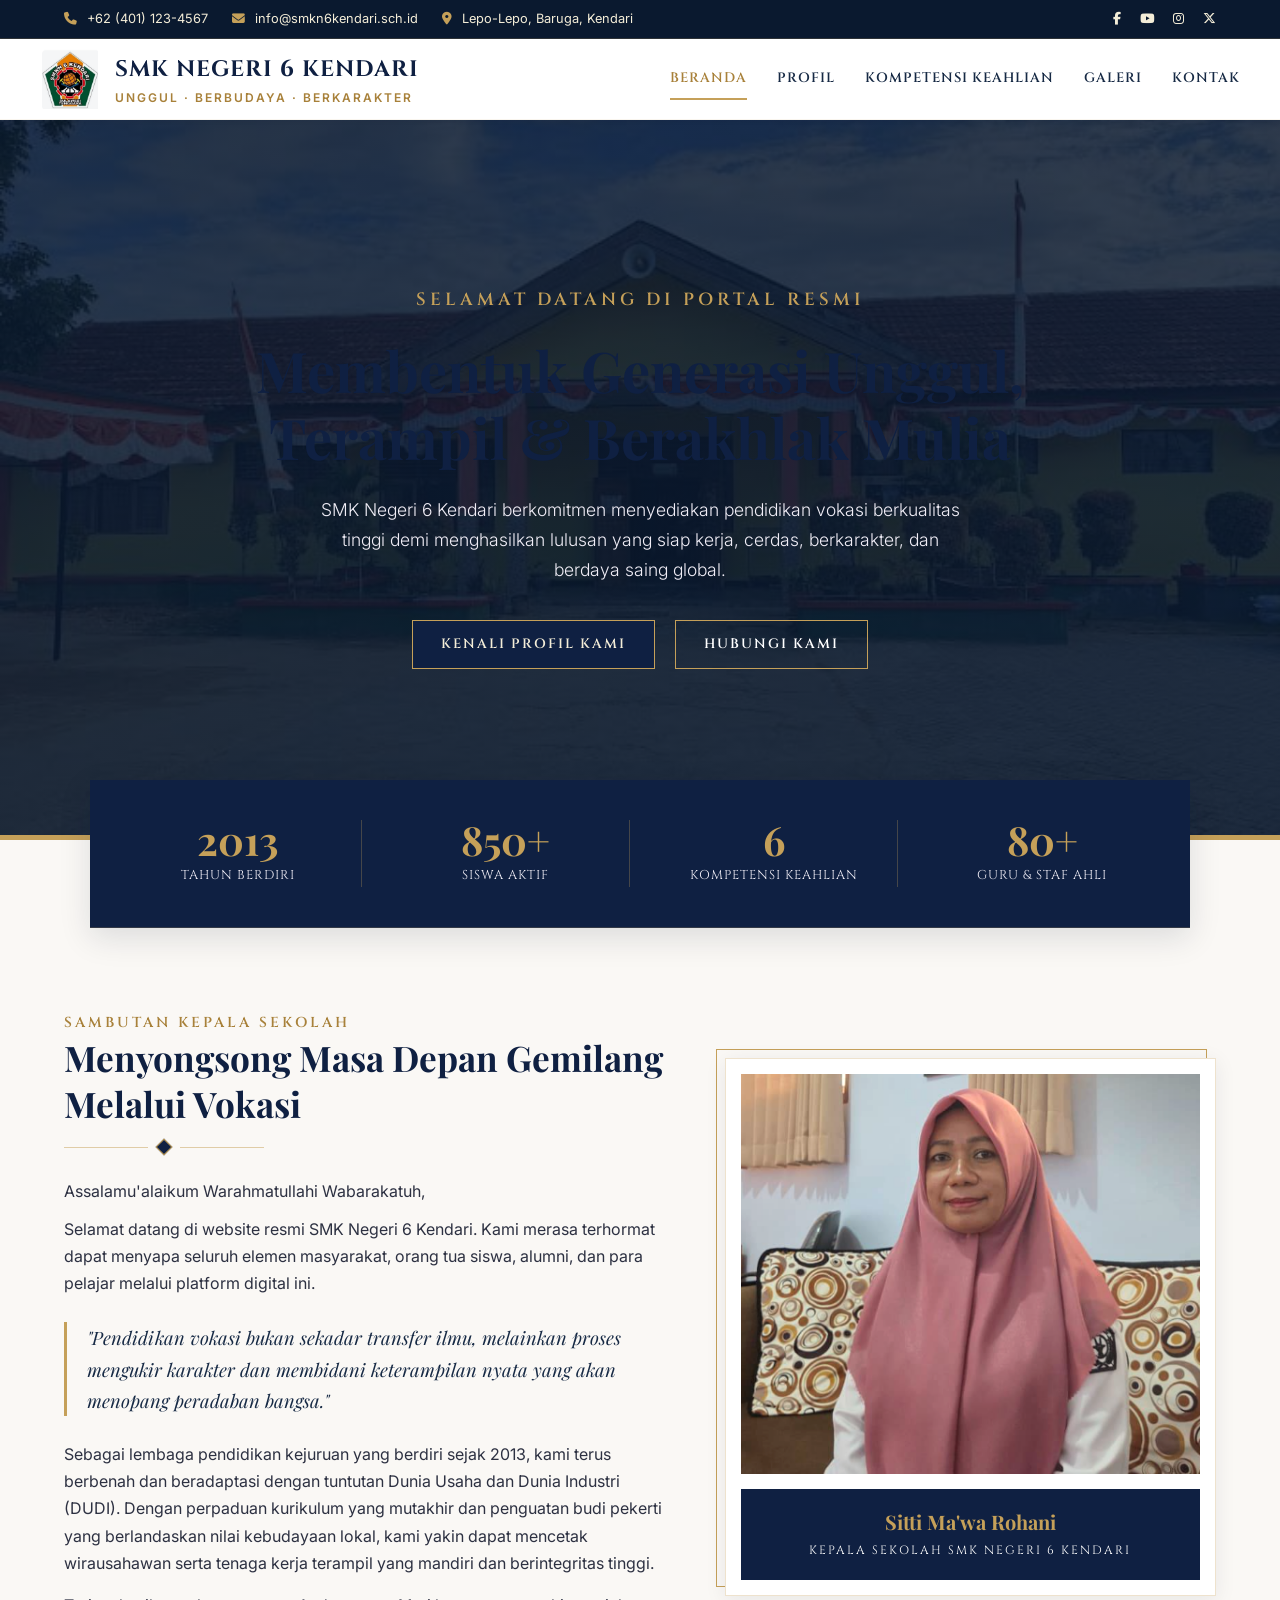
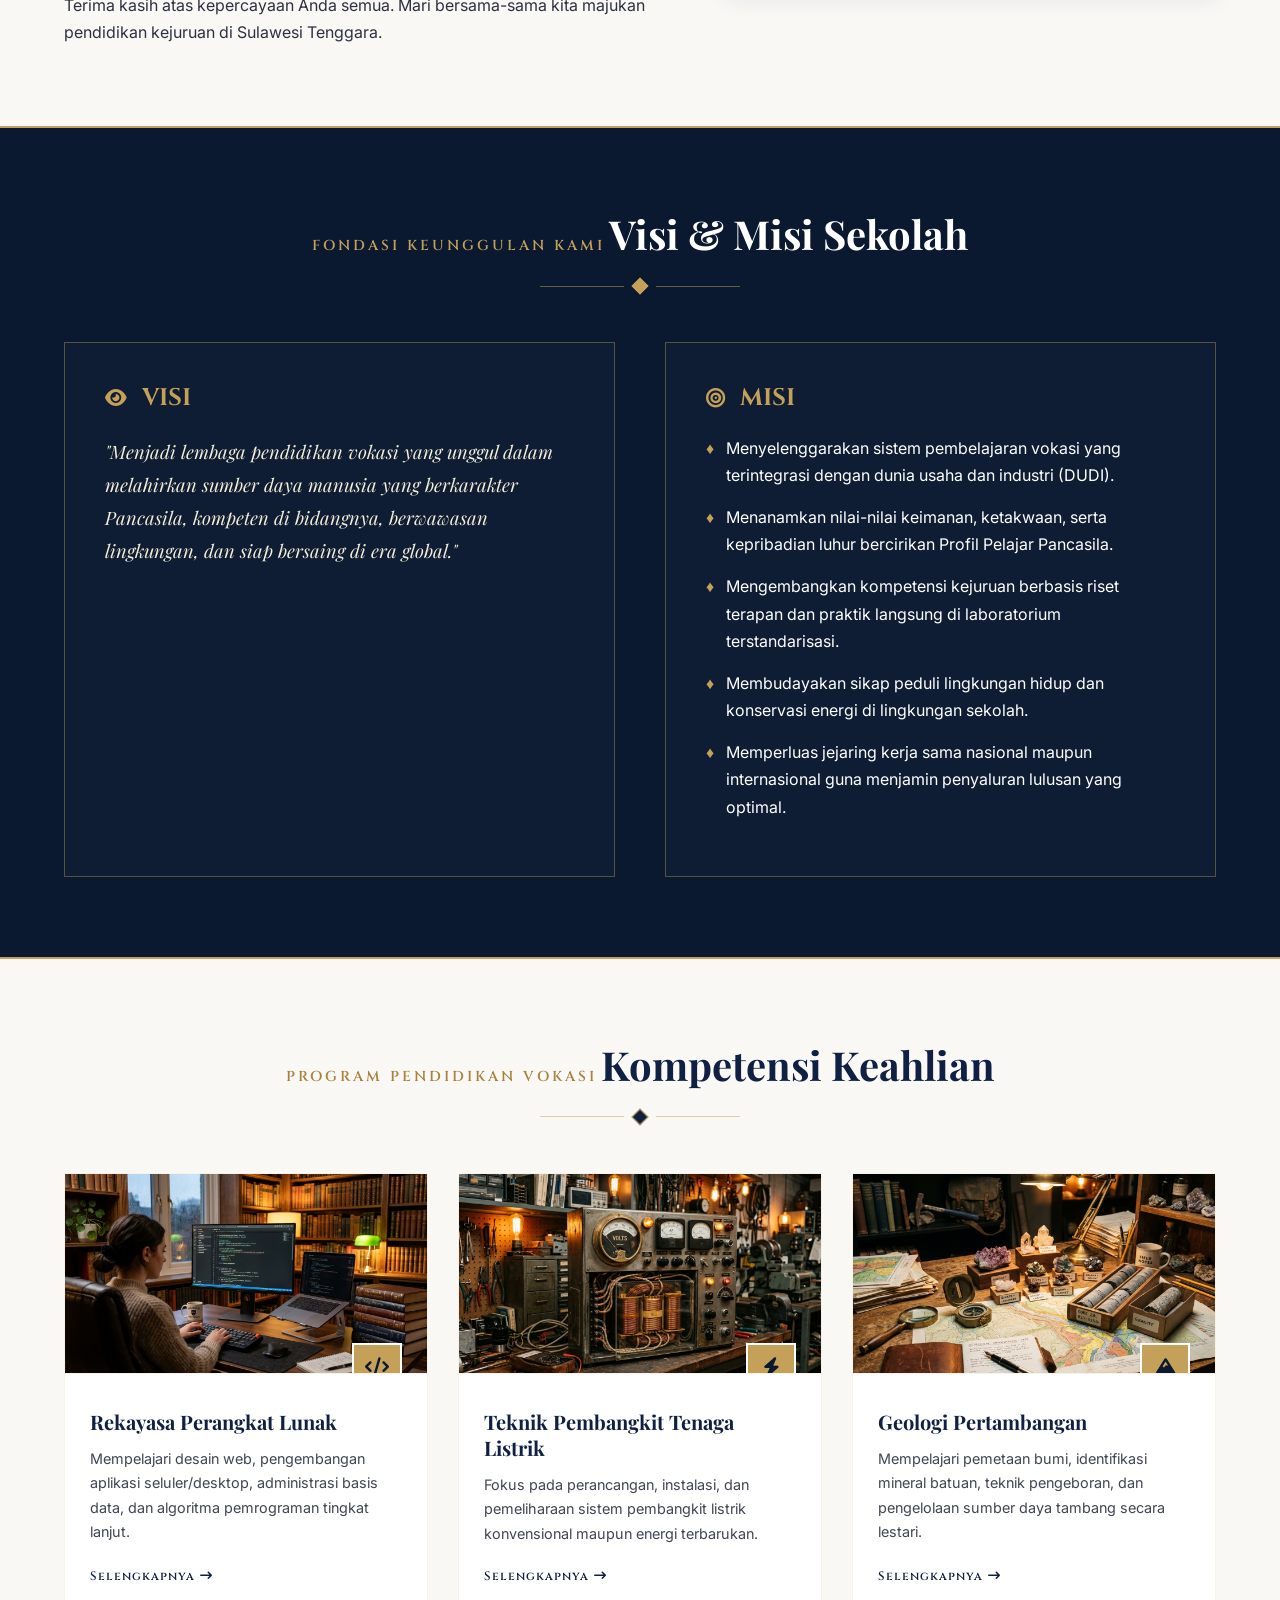
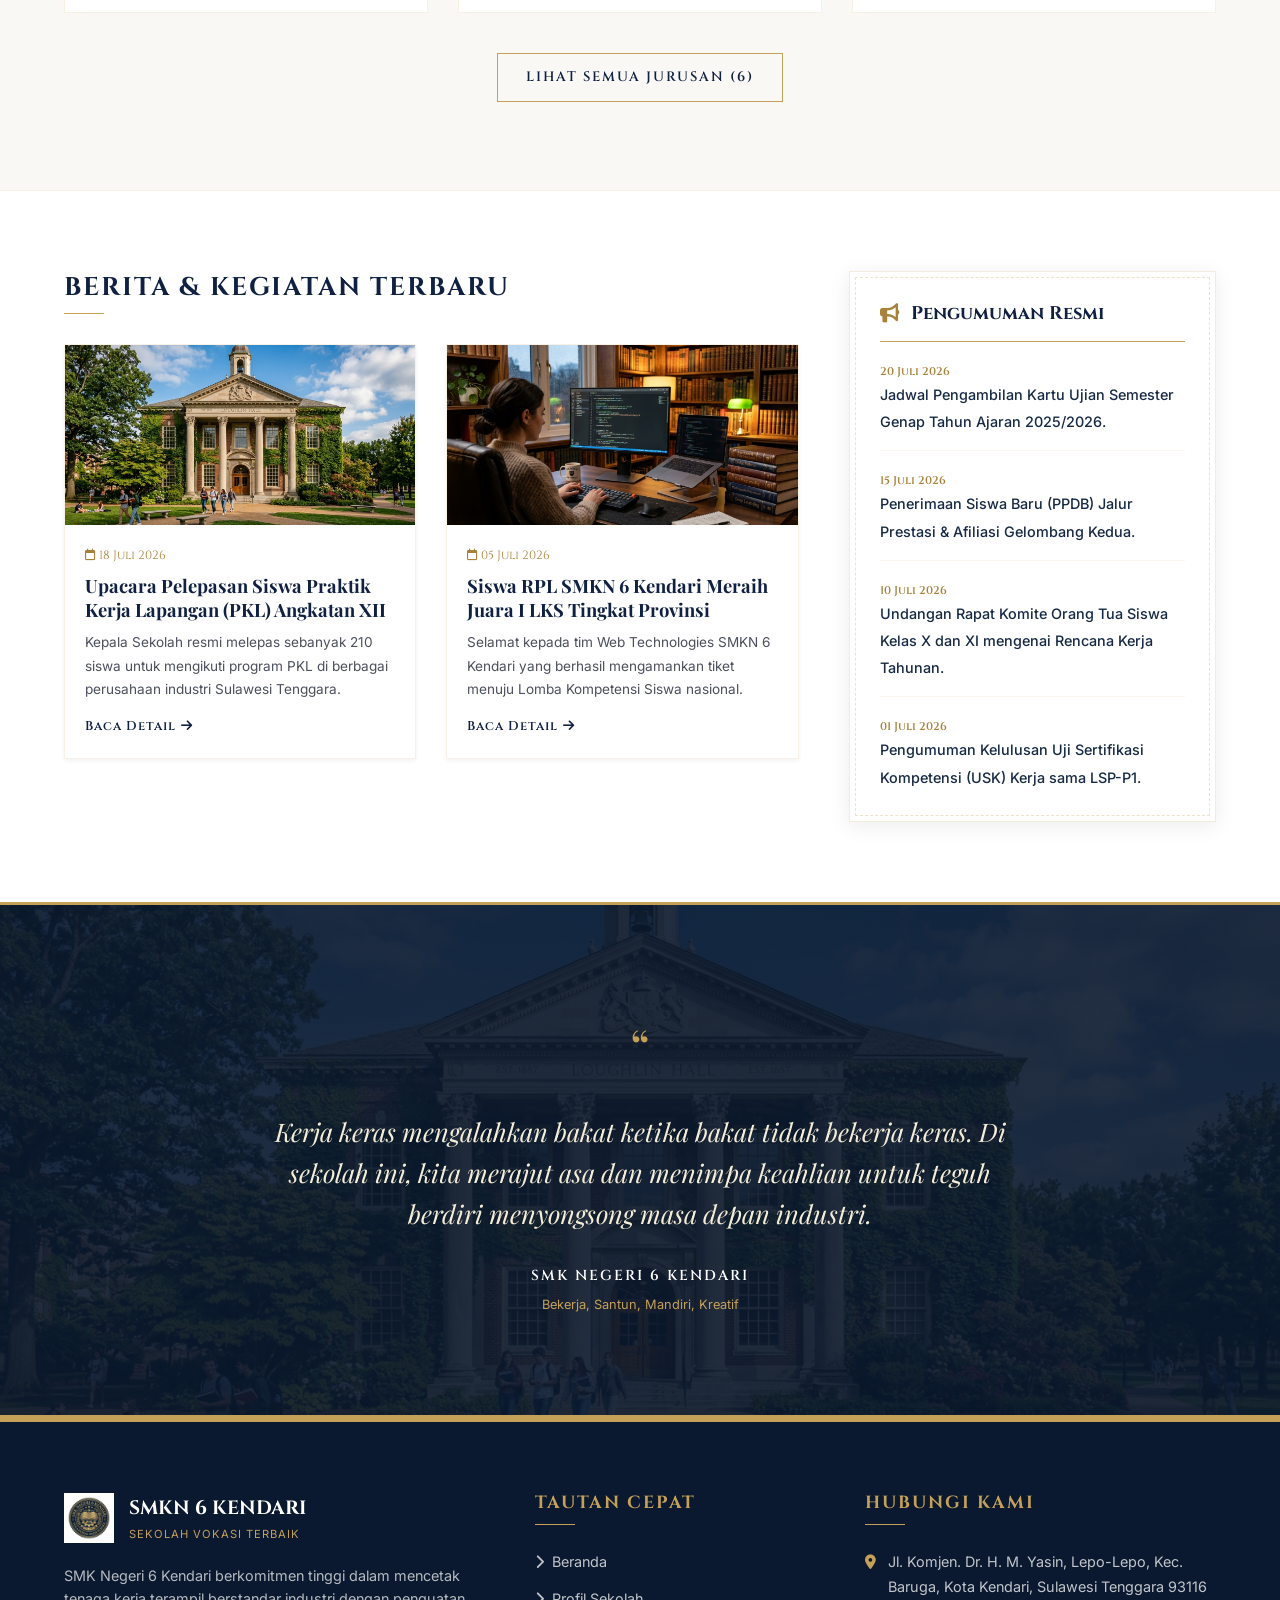
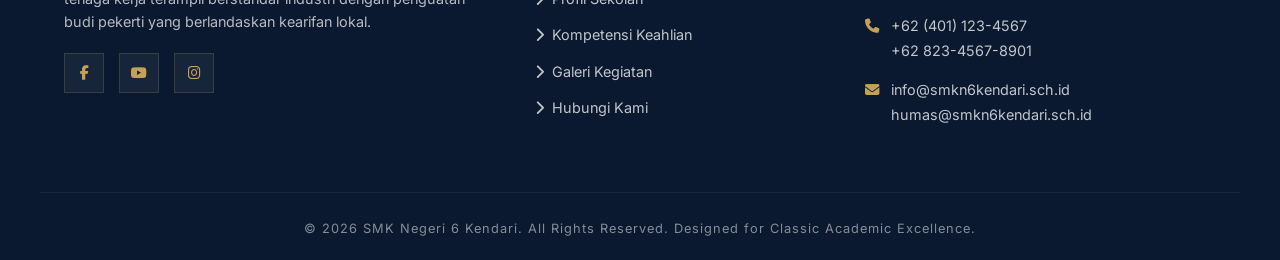
==== index.html @ 278844f0 "commitan pertama" ====
<!DOCTYPE html>
<html lang="id">
<head>
  <meta charset="UTF-8">
  <meta name="viewport" content="width=device-width, initial-scale=1.0">
  <meta name="description" content="Website Resmi SMK Negeri 6 Kendari. Unggul, Berbudaya, Berkarakter. Temukan profil sekolah, program keahlian, prestasi, dan pendaftaran siswa baru.">
  <title>SMK Negeri 6 Kendari - Website Resmi Sekolah</title>
  <link rel="stylesheet" href="style.css">
  <!-- FontAwesome Icons for Classic Emblems and Utilities -->
  <link rel="stylesheet" href="https://cdnjs.cloudflare.com/ajax/libs/font-awesome/6.4.0/css/all.min.css">
</head>
<body>

  <!-- TOP CONTACT BAR -->
  <div class="top-bar">
    <div class="container top-bar-content">
      <div class="top-contacts">
        <span><i class="fa-solid fa-phone"></i> +62 (401) 123-4567</span>
        <span><i class="fa-solid fa-envelope"></i> info@smkn6kendari.sch.id</span>
        <span><i class="fa-solid fa-location-dot"></i> Lepo-Lepo, Baruga, Kendari</span>
      </div>
      <div class="top-socials">
        <a href="#" aria-label="Facebook"><i class="fa-brands fa-facebook-f"></i></a>
        <a href="#" aria-label="YouTube"><i class="fa-brands fa-youtube"></i></a>
        <a href="#" aria-label="Instagram"><i class="fa-brands fa-instagram"></i></a>
        <a href="#" aria-label="Twitter"><i class="fa-brands fa-x-twitter"></i></a>
      </div>
    </div>
  </div>

  <!-- NAVIGATION HEADER -->
  <header>
    <div class="container nav-container">
      <a href="index.html" class="logo-link">
        <img src="logo smk6.png" alt="Logo SMKN 6 Kendari" class="logo-img">
        <div class="logo-text">
          <span class="logo-title">SMK NEGERI 6 KENDARI</span>
          <span class="logo-subtitle">Unggul · Berbudaya · Berkarakter</span>
        </div>
      </a>

      <!-- Desktop Navigation Menu -->
      <nav>
        <ul class="nav-menu">
          <li class="nav-item active"><a href="index.html" class="nav-link">Beranda</a></li>
          <li class="nav-item"><a href="profil.html" class="nav-link">Profil</a></li>
          <li class="nav-item"><a href="jurusan.html" class="nav-link">Kompetensi Keahlian</a></li>
          <li class="nav-item"><a href="galeri.html" class="nav-link">Galeri</a></li>
          <li class="nav-item"><a href="kontak.html" class="nav-link">Kontak</a></li>
        </ul>
      </nav>

      <!-- Mobile Menu Toggle -->
      <button class="menu-toggle" aria-label="Buka Menu">
        <span></span>
        <span></span>
        <span></span>
      </button>
    </div>
  </header>

  <!-- HERO SECTION -->
  <section class="hero">
    <div class="container">
      <div class="hero-content">
        <p class="hero-tagline">Selamat Datang di Portal Resmi</p>
        <h1 class="hero-title">Membentuk Generasi Unggul, Terampil & Berakhlak Mulia</h1>
        <p class="hero-desc">SMK Negeri 6 Kendari berkomitmen menyediakan pendidikan vokasi berkualitas tinggi demi menghasilkan lulusan yang siap kerja, cerdas, berkarakter, dan berdaya saing global.</p>
        <div class="hero-buttons">
          <a href="profil.html" class="btn btn-primary">Kenali Profil Kami</a>
          <a href="kontak.html" class="btn btn-outline" style="border-color: var(--color-gold); color: var(--color-white);">Hubungi Kami</a>
        </div>
      </div>
    </div>
  </section>

  <!-- QUICK STATS BAR -->
  <section class="stats-bar">
    <div class="container">
      <div class="stats-grid">
        <div class="stat-item">
          <div class="stat-num">2013</div>
          <div class="stat-label">Tahun Berdiri</div>
        </div>
        <div class="stat-item">
          <div class="stat-num">850+</div>
          <div class="stat-label">Siswa Aktif</div>
        </div>
        <div class="stat-item">
          <div class="stat-num">6</div>
          <div class="stat-label">Kompetensi Keahlian</div>
        </div>
        <div class="stat-item">
          <div class="stat-num">80+</div>
          <div class="stat-label">Guru & Staf Ahli</div>
        </div>
      </div>
    </div>
  </section>

  <!-- WELCOME / PRINCIPAL SECTION -->
  <section class="section-padding">
    <div class="container">
      <div class="welcome-grid">
        <div class="welcome-text">
          <span class="section-subtitle">Sambutan Kepala Sekolah</span>
          <h2 class="section-title" style="font-size: 2.2rem;">Menyongsong Masa Depan Gemilang Melalui Vokasi</h2>
          <div class="flourish" style="margin: 15px 0 25px 0;">
            <div class="flourish-diamond"></div>
          </div>
          <p>Assalamu'alaikum Warahmatullahi Wabarakatuh,</p>
          <p style="margin-top: 10px;">Selamat datang di website resmi SMK Negeri 6 Kendari. Kami merasa terhormat dapat menyapa seluruh elemen masyarakat, orang tua siswa, alumni, dan para pelajar melalui platform digital ini.</p>
          <blockquote>
            "Pendidikan vokasi bukan sekadar transfer ilmu, melainkan proses mengukir karakter dan membidani keterampilan nyata yang akan menopang peradaban bangsa."
          </blockquote>
          <p>Sebagai lembaga pendidikan kejuruan yang berdiri sejak 2013, kami terus berbenah dan beradaptasi dengan tuntutan Dunia Usaha dan Dunia Industri (DUDI). Dengan perpaduan kurikulum yang mutakhir dan penguatan budi pekerti yang berlandaskan nilai kebudayaan lokal, kami yakin dapat mencetak wirausahawan serta tenaga kerja terampil yang mandiri dan berintegritas tinggi.</p>
          <p style="margin-top: 15px;">Terima kasih atas kepercayaan Anda semua. Mari bersama-sama kita majukan pendidikan kejuruan di Sulawesi Tenggara.</p>
        </div>
        <div class="welcome-image">
          <div class="principal-card">
            <img src="kepala sekolah.png" alt="Foto Kepala SMK Negeri 6 Kendari" class="principal-img">
            <div class="principal-info">
              <h3 class="principal-name">Sitti Ma'wa Rohani</h3>
              <p class="principal-title">Kepala Sekolah SMK Negeri 6 Kendari</p>
            </div>
          </div>
        </div>
      </div>
    </div>
  </section>

  <!-- VISION & MISSION (HIGHLIGHTED CLASSIC BOXES) -->
  <section class="section-padding bg-navy-dark">
    <div class="container">
      <div class="section-title-wrap">
        <span class="section-subtitle" style="color: var(--color-gold);">Fondasi Keunggulan Kami</span>
        <h2 class="section-title">Visi & Misi Sekolah</h2>
        <div class="flourish">
          <div class="flourish-diamond" style="background-color: var(--color-gold);"></div>
        </div>
      </div>
      
      <div class="vision-mission-grid">
        <div class="classic-box">
          <h3 class="classic-box-title"><i class="fa-solid fa-eye"></i> VISI</h3>
          <p style="font-size: 1.15rem; font-family: var(--font-serif); line-height: 1.8; color: var(--color-gold-light); font-style: italic;">
            "Menjadi lembaga pendidikan vokasi yang unggul dalam melahirkan sumber daya manusia yang berkarakter Pancasila, kompeten di bidangnya, berwawasan lingkungan, dan siap bersaing di era global."
          </p>
        </div>
        <div class="classic-box">
          <h3 class="classic-box-title"><i class="fa-solid fa-bullseye"></i> MISI</h3>
          <ul class="mission-list">
            <li>Menyelenggarakan sistem pembelajaran vokasi yang terintegrasi dengan dunia usaha dan industri (DUDI).</li>
            <li>Menanamkan nilai-nilai keimanan, ketakwaan, serta kepribadian luhur bercirikan Profil Pelajar Pancasila.</li>
            <li>Mengembangkan kompetensi kejuruan berbasis riset terapan dan praktik langsung di laboratorium terstandarisasi.</li>
            <li>Membudayakan sikap peduli lingkungan hidup dan konservasi energi di lingkungan sekolah.</li>
            <li>Memperluas jejaring kerja sama nasional maupun internasional guna menjamin penyaluran lulusan yang optimal.</li>
          </ul>
        </div>
      </div>
    </div>
  </section>

  <!-- JURUSAN / KOMPETENSI KEAHLIAN PREVIEW -->
  <section class="section-padding">
    <div class="container">
      <div class="section-title-wrap">
        <span class="section-subtitle">Program Pendidikan Vokasi</span>
        <h2 class="section-title">Kompetensi Keahlian</h2>
        <div class="flourish">
          <div class="flourish-diamond"></div>
        </div>
      </div>

      <div class="majors-grid">
        <!-- Major 1: RPL -->
        <div class="major-card">
          <div class="major-card-img-wrap">
            <img src="assets/rpl.jpg" alt="Rekayasa Perangkat Lunak" class="major-card-img">
            <div class="major-card-icon"><i class="fa-solid fa-code"></i></div>
          </div>
          <div class="major-card-body">
            <h3 class="major-card-title">Rekayasa Perangkat Lunak</h3>
            <p class="major-card-desc">Mempelajari desain web, pengembangan aplikasi seluler/desktop, administrasi basis data, dan algoritma pemrograman tingkat lanjut.</p>
            <a href="jurusan.html#rpl" class="major-card-link">Selengkapnya <i class="fa-solid fa-arrow-right-long"></i></a>
          </div>
        </div>

        <!-- Major 2: TPTL -->
        <div class="major-card">
          <div class="major-card-img-wrap">
            <img src="assets/listrik.jpg" alt="Teknik Pembangkit Tenaga Listrik" class="major-card-img">
            <div class="major-card-icon"><i class="fa-solid fa-bolt"></i></div>
          </div>
          <div class="major-card-body">
            <h3 class="major-card-title">Teknik Pembangkit Tenaga Listrik</h3>
            <p class="major-card-desc">Fokus pada perancangan, instalasi, dan pemeliharaan sistem pembangkit listrik konvensional maupun energi terbarukan.</p>
            <a href="jurusan.html#tptl" class="major-card-link">Selengkapnya <i class="fa-solid fa-arrow-right-long"></i></a>
          </div>
        </div>

        <!-- Major 3: Geologi Pertambangan -->
        <div class="major-card">
          <div class="major-card-img-wrap">
            <img src="assets/geologi.jpg" alt="Geologi Pertambangan" class="major-card-img">
            <div class="major-card-icon"><i class="fa-solid fa-mountain"></i></div>
          </div>
          <div class="major-card-body">
            <h3 class="major-card-title">Geologi Pertambangan</h3>
            <p class="major-card-desc">Mempelajari pemetaan bumi, identifikasi mineral batuan, teknik pengeboran, dan pengelolaan sumber daya tambang secara lestari.</p>
            <a href="jurusan.html#geologi" class="major-card-link">Selengkapnya <i class="fa-solid fa-arrow-right-long"></i></a>
          </div>
        </div>
      </div>

      <div class="text-center" style="margin-top: 40px;">
        <a href="jurusan.html" class="btn btn-outline">Lihat Semua Jurusan (6)</a>
      </div>
    </div>
  </section>

  <!-- NEWS & ANNOUNCEMENTS SECTION -->
  <section class="section-padding" style="background-color: var(--color-white); border-top: 1px solid rgba(197, 160, 89, 0.15);">
    <div class="container">
      <div class="news-announcement-grid">
        
        <!-- Left: School News -->
        <div>
          <h3 class="footer-title" style="color: var(--color-navy); font-size: 1.6rem; margin-bottom: 30px;">Berita & Kegiatan Terbaru</h3>
          <div class="news-grid">
            <article class="news-item">
              <img src="assets/hero_bg.jpg" alt="Pelepasan Siswa PKL" class="news-item-img">
              <div class="news-item-content">
                <span class="news-date"><i class="fa-regular fa-calendar"></i> 18 Juli 2026</span>
                <h4 class="news-title"><a href="#">Upacara Pelepasan Siswa Praktik Kerja Lapangan (PKL) Angkatan XII</a></h4>
                <p class="news-excerpt">Kepala Sekolah resmi melepas sebanyak 210 siswa untuk mengikuti program PKL di berbagai perusahaan industri Sulawesi Tenggara.</p>
                <a href="#" class="major-card-link" style="font-size: 0.8rem;">Baca Detail <i class="fa-solid fa-arrow-right"></i></a>
              </div>
            </article>

            <article class="news-item">
              <img src="assets/rpl.jpg" alt="Juara LKS" class="news-item-img">
              <div class="news-item-content">
                <span class="news-date"><i class="fa-regular fa-calendar"></i> 05 Juli 2026</span>
                <h4 class="news-title"><a href="#">Siswa RPL SMKN 6 Kendari Meraih Juara I LKS Tingkat Provinsi</a></h4>
                <p class="news-excerpt">Selamat kepada tim Web Technologies SMKN 6 Kendari yang berhasil mengamankan tiket menuju Lomba Kompetensi Siswa nasional.</p>
                <a href="#" class="major-card-link" style="font-size: 0.8rem;">Baca Detail <i class="fa-solid fa-arrow-right"></i></a>
              </div>
            </article>
          </div>
        </div>

        <!-- Right: Official Announcements -->
        <div>
          <div class="announcement-box">
            <div class="announcement-title-wrap">
              <i class="fa-solid fa-bullhorn"></i>
              <h3 style="font-family: var(--font-classic); font-size: 1.15rem; color: var(--color-navy); font-weight: 700;">Pengumuman Resmi</h3>
            </div>
            <div class="announcement-list">
              <div class="announcement-item">
                <span class="announcement-date">20 Juli 2026</span>
                <a href="#" class="announcement-text">Jadwal Pengambilan Kartu Ujian Semester Genap Tahun Ajaran 2025/2026.</a>
              </div>
              <div class="announcement-item">
                <span class="announcement-date">15 Juli 2026</span>
                <a href="#" class="announcement-text">Penerimaan Siswa Baru (PPDB) Jalur Prestasi & Afiliasi Gelombang Kedua.</a>
              </div>
              <div class="announcement-item">
                <span class="announcement-date">10 Juli 2026</span>
                <a href="#" class="announcement-text">Undangan Rapat Komite Orang Tua Siswa Kelas X dan XI mengenai Rencana Kerja Tahunan.</a>
              </div>
              <div class="announcement-item">
                <span class="announcement-date">01 Juli 2026</span>
                <a href="#" class="announcement-text">Pengumuman Kelulusan Uji Sertifikasi Kompetensi (USK) Kerja sama LSP-P1.</a>
              </div>
            </div>
          </div>
        </div>

      </div>
    </div>
  </section>

  <!-- CLASSIC QUOTE SECTION -->
  <section class="classic-quote-section">
    <div class="container quote-container">
      <div class="quote-icon">“</div>
      <p class="quote-text">Kerja keras mengalahkan bakat ketika bakat tidak bekerja keras. Di sekolah ini, kita merajut asa dan menimpa keahlian untuk teguh berdiri menyongsong masa depan industri.</p>
      <div class="quote-author">SMK NEGERI 6 KENDARI</div>
      <div class="quote-author-title">Bekerja, Santun, Mandiri, Kreatif</div>
    </div>
  </section>

  <!-- FOOTER -->
  <footer>
    <div class="container footer-grid">
      <!-- Footer Info -->
      <div>
        <div class="footer-logo">
          <img src="assets/logo.jpg" alt="Logo SMKN 6" class="footer-logo-img">
          <div class="footer-logo-text">
            <span class="footer-logo-title">SMKN 6 KENDARI</span>
            <span class="footer-logo-subtitle">Sekolah Vokasi Terbaik</span>
          </div>
        </div>
        <p class="footer-about-text">SMK Negeri 6 Kendari berkomitmen tinggi dalam mencetak tenaga kerja terampil berstandar industri dengan penguatan budi pekerti yang berlandaskan kearifan lokal.</p>
        <div class="footer-socials">
          <a href="#" aria-label="Facebook"><i class="fa-brands fa-facebook-f"></i></a>
          <a href="#" aria-label="YouTube"><i class="fa-brands fa-youtube"></i></a>
          <a href="#" aria-label="Instagram"><i class="fa-brands fa-instagram"></i></a>
        </div>
      </div>

      <!-- Quick Links -->
      <div>
        <h4 class="footer-title">Tautan Cepat</h4>
        <ul class="footer-links">
          <li><a href="index.html"><i class="fa-solid fa-chevron-right"></i> Beranda</a></li>
          <li><a href="profil.html"><i class="fa-solid fa-chevron-right"></i> Profil Sekolah</a></li>
          <li><a href="jurusan.html"><i class="fa-solid fa-chevron-right"></i> Kompetensi Keahlian</a></li>
          <li><a href="galeri.html"><i class="fa-solid fa-chevron-right"></i> Galeri Kegiatan</a></li>
          <li><a href="kontak.html"><i class="fa-solid fa-chevron-right"></i> Hubungi Kami</a></li>
        </ul>
      </div>

      <!-- Contacts -->
      <div>
        <h4 class="footer-title">Hubungi Kami</h4>
        <ul class="footer-contacts">
          <li>
            <i class="fa-solid fa-location-dot"></i>
            <span>Jl. Komjen. Dr. H. M. Yasin, Lepo-Lepo, Kec. Baruga, Kota Kendari, Sulawesi Tenggara 93116</span>
          </li>
          <li>
            <i class="fa-solid fa-phone"></i>
            <span>+62 (401) 123-4567<br>+62 823-4567-8901</span>
          </li>
          <li>
            <i class="fa-solid fa-envelope"></i>
            <span>info@smkn6kendari.sch.id<br>humas@smkn6kendari.sch.id</span>
          </li>
        </ul>
      </div>
    </div>

    <!-- Copyright -->
    <div class="container footer-bottom">
      <p>&copy; 2026 SMK Negeri 6 Kendari. All Rights Reserved. Designed for Classic Academic Excellence.</p>
    </div>
  </footer>

  <script src="script.js"></script>
</body>
</html>
---- style.css ----
/* 
 * SMK Negeri 6 Kendari - Classic Theme Stylesheet
 * Colors: Deep Navy Blue, Antique Gold, Warm Ivory, Pure White, Charcoal
 * Typography: Playfair Display (Serif) & Inter (Sans-serif)
 */

@import url('https://fonts.googleapis.com/css2?family=Inter:wght@300;400;500;600;700&family=Playfair+Display:ital,wght@0,400;0,600;0,700;1,400&family=Cinzel:wght@400;600;700&display=swap');

/* --- DESIGN SYSTEM TOKENS --- */
:root {
  --color-navy-dark: #0a192f;
  --color-navy: #0f2042;
  --color-navy-light: #172a45;
  --color-gold: #c5a059;
  --color-gold-dark: #a8813a;
  --color-gold-light: #f4edd8;
  --color-ivory: #faf8f5;
  --color-white: #ffffff;
  --color-charcoal: #2d3142;
  --color-gray-light: #f0edf6;
  --color-gray: #8d99ae;
  
  --font-serif: 'Playfair Display', Georgia, serif;
  --font-sans: 'Inter', Helvetica, Arial, sans-serif;
  --font-classic: 'Cinzel', serif;

  --shadow-sm: 0 2px 4px rgba(10, 25, 47, 0.05);
  --shadow-md: 0 4px 20px rgba(10, 25, 47, 0.08);
  --shadow-lg: 0 10px 30px rgba(10, 25, 47, 0.12);
  --border-classic: 1px solid rgba(197, 160, 89, 0.3);
  
  --transition-smooth: all 0.4s cubic-bezier(0.16, 1, 0.3, 1);
  --transition-fast: all 0.2s ease-out;
}

/* --- BASE STYLES --- */
* {
  box-sizing: border-box;
  margin: 0;
  padding: 0;
}

html {
  scroll-behavior: smooth;
}

body {
  font-family: var(--font-sans);
  color: var(--color-charcoal);
  background-color: var(--color-ivory);
  line-height: 1.7;
  overflow-x: hidden;
}

h1, h2, h3, h4, h5, h6 {
  font-family: var(--font-serif);
  color: var(--color-navy);
  font-weight: 700;
  line-height: 1.3;
}

a {
  color: inherit;
  text-decoration: none;
  transition: var(--transition-fast);
}

img {
  max-width: 100%;
  height: auto;
  display: block;
}

ul {
  list-style: none;
}

/* --- SCROLLBAR --- */
::-webkit-scrollbar {
  width: 10px;
}
::-webkit-scrollbar-track {
  background: var(--color-ivory);
}
::-webkit-scrollbar-thumb {
  background: var(--color-navy-light);
  border: 2px solid var(--color-ivory);
  border-radius: 5px;
}
::-webkit-scrollbar-thumb:hover {
  background: var(--color-gold);
}

/* --- CONTAINER & UTILITIES --- */
.container {
  width: 100%;
  max-width: 1200px;
  margin: 0 auto;
  padding: 0 24px;
}

.section-padding {
  padding: 80px 0;
}

.text-center { text-align: center; }

/* Flourish separators for classic theme */
.flourish {
  display: flex;
  align-items: center;
  justify-content: center;
  margin: 20px auto 30px auto;
  width: 200px;
}
.flourish::before, .flourish::after {
  content: "";
  flex: 1;
  height: 1px;
  background-color: var(--color-gold);
  opacity: 0.5;
}
.flourish-diamond {
  width: 12px;
  height: 12px;
  border: 1px solid var(--color-gold);
  transform: rotate(45deg);
  margin: 0 10px;
  background-color: var(--color-navy);
}

/* Section Header */
.section-title-wrap {
  text-align: center;
  margin-bottom: 50px;
}
.section-subtitle {
  font-family: var(--font-classic);
  color: var(--color-gold-dark);
  font-size: 0.9rem;
  letter-spacing: 3px;
  text-transform: uppercase;
  margin-bottom: 8px;
  font-weight: 600;
}
.section-title {
  font-size: 2.5rem;
  position: relative;
  display: inline-block;
}

/* Buttons */
.btn {
  display: inline-block;
  padding: 12px 28px;
  font-family: var(--font-classic);
  font-size: 0.85rem;
  font-weight: 600;
  letter-spacing: 2px;
  text-transform: uppercase;
  border: 1px solid transparent;
  cursor: pointer;
  transition: var(--transition-smooth);
  border-radius: 0; /* Classic flat edge */
  position: relative;
  overflow: hidden;
  z-index: 1;
}

.btn-primary {
  background-color: var(--color-navy);
  color: var(--color-gold-light);
  border-color: var(--color-gold);
}
.btn-primary::after {
  content: '';
  position: absolute;
  top: 0;
  left: 0;
  width: 100%;
  height: 100%;
  background: var(--color-gold);
  z-index: -1;
  transform: scaleX(0);
  transform-origin: right;
  transition: transform 0.4s cubic-bezier(0.16, 1, 0.3, 1);
}
.btn-primary:hover::after {
  transform: scaleX(1);
  transform-origin: left;
}
.btn-primary:hover {
  color: var(--color-navy-dark);
}

.btn-outline {
  background-color: transparent;
  color: var(--color-navy);
  border-color: var(--color-gold);
}
.btn-outline:hover {
  background-color: var(--color-navy);
  color: var(--color-gold-light);
  border-color: var(--color-navy);
}

/* --- HEADER / NAVIGATION --- */
.top-bar {
  background-color: var(--color-navy-dark);
  color: var(--color-gold-light);
  padding: 8px 0;
  font-size: 0.8rem;
  border-bottom: 1px solid rgba(197, 160, 89, 0.2);
}
.top-bar-content {
  display: flex;
  justify-content: space-between;
  align-items: center;
  flex-wrap: wrap;
}
.top-contacts span {
  margin-right: 20px;
}
.top-contacts i {
  color: var(--color-gold);
  margin-right: 6px;
}
.top-socials a {
  margin-left: 15px;
  color: var(--color-gold-light);
}
.top-socials a:hover {
  color: var(--color-white);
}

header {
  background-color: var(--color-white);
  box-shadow: var(--shadow-sm);
  position: sticky;
  top: 0;
  z-index: 100;
  transition: var(--transition-fast);
  border-bottom: 1px solid rgba(197, 160, 89, 0.1);
}
header.scrolled {
  box-shadow: var(--shadow-md);
  padding: 5px 0;
}

.nav-container {
  display: flex;
  justify-content: space-between;
  align-items: center;
  padding: 10px 0;
}

.logo-link {
  display: flex;
  align-items: center;
  gap: 15px;
}
.logo-img {
  width: 60px;
  height: 60px;
  object-fit: contain;
}
.logo-text {
  display: flex;
  flex-direction: column;
}
.logo-title {
  font-family: var(--font-classic);
  font-size: 1.4rem;
  font-weight: 700;
  letter-spacing: 1px;
  color: var(--color-navy);
}
.logo-subtitle {
  font-size: 0.75rem;
  letter-spacing: 2px;
  text-transform: uppercase;
  color: var(--color-gold-dark);
  font-weight: 600;
}

/* Desktop Navigation */
.nav-menu {
  display: flex;
  gap: 30px;
}
.nav-item {
  position: relative;
}
.nav-link {
  font-family: var(--font-classic);
  font-size: 0.85rem;
  font-weight: 600;
  letter-spacing: 1px;
  color: var(--color-navy-light);
  padding: 10px 0;
  text-transform: uppercase;
  display: inline-block;
}
.nav-link::after {
  content: '';
  position: absolute;
  bottom: 0;
  left: 0;
  width: 100%;
  height: 2px;
  background-color: var(--color-gold);
  transform: scaleX(0);
  transform-origin: right;
  transition: transform 0.3s ease-out;
}
.nav-link:hover::after, .nav-item.active .nav-link::after {
  transform: scaleX(1);
  transform-origin: left;
}
.nav-link:hover, .nav-item.active .nav-link {
  color: var(--color-gold-dark);
}

/* Mobile Menu Button */
.menu-toggle {
  display: none;
  background: none;
  border: none;
  cursor: pointer;
  padding: 10px;
}
.menu-toggle span {
  display: block;
  width: 25px;
  height: 2px;
  background-color: var(--color-navy);
  margin-bottom: 5px;
  transition: var(--transition-fast);
}
.menu-toggle span:last-child {
  margin-bottom: 0;
}

/* --- HERO SECTION --- */
.hero {
  position: relative;
  height: 80vh;
  min-height: 500px;
  background: linear-gradient(rgba(10, 25, 47, 0.85), rgba(10, 25, 47, 0.85)), url('gedung\ smk6.jpeg') no-repeat center center/cover;
  display: flex;
  align-items: center;
  color: var(--color-white);
  border-bottom: 5px solid var(--color-gold);
  text-align: center;
}
.hero-content {
  max-width: 800px;
  margin: 0 auto;
  z-index: 2;
  opacity: 0;
  transform: translateY(20px);
  animation: fadeInUp 1s cubic-bezier(0.16, 1, 0.3, 1) forwards;
}
.hero-tagline {
  font-family: var(--font-classic);
  color: var(--color-gold);
  font-size: 1.1rem;
  letter-spacing: 4px;
  text-transform: uppercase;
  margin-bottom: 20px;
  font-weight: 600;
}
.hero-title {
  font-size: 3.5rem;
  font-family: var(--font-serif);
  margin-bottom: 25px;
  font-weight: 700;
  line-height: 1.2;
}
.hero-desc {
  font-size: 1.1rem;
  color: var(--color-gray-light);
  margin-bottom: 35px;
  max-width: 650px;
  margin-left: auto;
  margin-right: auto;
  font-weight: 300;
}
.hero-buttons {
  display: flex;
  gap: 20px;
  justify-content: center;
}

/* --- INFO STATS BAR --- */
.stats-bar {
  background-color: var(--color-navy);
  color: var(--color-white);
  padding: 40px 0;
  border-bottom: 1px solid rgba(197, 160, 89, 0.2);
  margin-top: -60px;
  position: relative;
  z-index: 5;
  box-shadow: var(--shadow-lg);
  max-width: 1100px;
  margin-left: auto;
  margin-right: auto;
}
.stats-grid {
  display: grid;
  grid-template-columns: repeat(4, 1fr);
  gap: 20px;
  text-align: center;
}
.stat-item {
  border-right: 1px solid rgba(197, 160, 89, 0.3);
}
.stat-item:last-child {
  border-right: none;
}
.stat-num {
  font-family: var(--font-serif);
  font-size: 2.5rem;
  font-weight: 700;
  color: var(--color-gold);
  line-height: 1;
  margin-bottom: 5px;
}
.stat-label {
  font-family: var(--font-classic);
  font-size: 0.8rem;
  letter-spacing: 1px;
  text-transform: uppercase;
  color: var(--color-gray-light);
}

/* --- WELCOME / PRINCIPAL SECTION --- */
.welcome-grid {
  display: grid;
  grid-template-columns: 1.1fr 0.9fr;
  gap: 60px;
  align-items: center;
}
.welcome-text blockquote {
  font-family: var(--font-serif);
  font-size: 1.15rem;
  font-style: italic;
  color: var(--color-navy-light);
  border-left: 3px solid var(--color-gold);
  padding-left: 20px;
  margin: 25px 0;
}
.principal-card {
  position: relative;
  border: 1px solid rgba(197, 160, 89, 0.3);
  padding: 15px;
  background-color: var(--color-white);
  box-shadow: var(--shadow-md);
}
.principal-card::after {
  content: "";
  position: absolute;
  top: -10px;
  left: -10px;
  width: 100%;
  height: 100%;
  border: 1px solid var(--color-gold);
  z-index: -1;
  pointer-events: none;
}
.principal-img {
  width: 100%;
  height: 400px;
  object-fit: cover;
  filter: sepia(10%) contrast(105%);
}
.principal-info {
  background-color: var(--color-navy);
  color: var(--color-white);
  padding: 20px;
  margin-top: 15px;
  text-align: center;
}
.principal-name {
  font-family: var(--font-serif);
  font-size: 1.25rem;
  color: var(--color-gold);
}
.principal-title {
  font-family: var(--font-classic);
  font-size: 0.75rem;
  letter-spacing: 2px;
  text-transform: uppercase;
  margin-top: 5px;
}

/* --- VISION & MISSION --- */
.bg-navy-dark {
  background-color: var(--color-navy-dark);
  color: var(--color-white);
  border-top: 2px solid var(--color-gold);
  border-bottom: 2px solid var(--color-gold);
}
.bg-navy-dark .section-title {
  color: var(--color-white);
}
.vision-mission-grid {
  display: grid;
  grid-template-columns: 1fr 1fr;
  gap: 50px;
}
.classic-box {
  border: 1px solid rgba(197, 160, 89, 0.4);
  padding: 40px;
  position: relative;
  background-color: rgba(255, 255, 255, 0.02);
}
.classic-box-title {
  font-family: var(--font-classic);
  font-size: 1.5rem;
  color: var(--color-gold);
  margin-bottom: 20px;
  display: flex;
  align-items: center;
  gap: 15px;
}
.classic-box-title i {
  font-size: 1.2rem;
}
.mission-list {
  padding-left: 20px;
}
.mission-list li {
  margin-bottom: 15px;
  position: relative;
  list-style-type: none;
}
.mission-list li::before {
  content: "♦";
  position: absolute;
  left: -20px;
  color: var(--color-gold);
}

/* --- MAJORS PREVIEW --- */
.majors-grid {
  display: grid;
  grid-template-columns: repeat(3, 1fr);
  gap: 30px;
}
.major-card {
  background-color: var(--color-white);
  border: 1px solid rgba(197, 160, 89, 0.15);
  transition: var(--transition-smooth);
  position: relative;
  display: flex;
  flex-direction: column;
}
.major-card:hover {
  transform: translateY(-8px);
  border-color: var(--color-gold);
  box-shadow: var(--shadow-lg);
}
.major-card-img-wrap {
  position: relative;
  overflow: hidden;
  height: 200px;
  border-bottom: 1px solid rgba(197, 160, 89, 0.15);
}
.major-card-img {
  width: 100%;
  height: 100%;
  object-fit: cover;
  transition: var(--transition-smooth);
}
.major-card:hover .major-card-img {
  transform: scale(1.08);
}
.major-card-icon {
  position: absolute;
  bottom: -20px;
  right: 25px;
  background-color: var(--color-gold);
  color: var(--color-navy-dark);
  width: 50px;
  height: 50px;
  display: flex;
  align-items: center;
  justify-content: center;
  font-size: 1.2rem;
  box-shadow: var(--shadow-sm);
  border: 2px solid var(--color-white);
}
.major-card-body {
  padding: 35px 25px 25px 25px;
  flex-grow: 1;
  display: flex;
  flex-direction: column;
}
.major-card-title {
  font-family: var(--font-serif);
  font-size: 1.25rem;
  margin-bottom: 12px;
  color: var(--color-navy);
}
.major-card-desc {
  font-size: 0.9rem;
  color: var(--color-charcoal);
  opacity: 0.9;
  margin-bottom: 20px;
  flex-grow: 1;
}
.major-card-link {
  font-family: var(--font-classic);
  font-size: 0.75rem;
  font-weight: 600;
  letter-spacing: 1px;
  color: var(--color-navy);
  align-self: flex-start;
  display: flex;
  align-items: center;
  gap: 5px;
}
.major-card-link i {
  transition: transform 0.2s ease;
}
.major-card:hover .major-card-link i {
  transform: translateX(4px);
}
.major-card-link:hover {
  color: var(--color-gold-dark);
}

/* --- NEWS & ANNOUNCEMENTS --- */
.news-announcement-grid {
  display: grid;
  grid-template-columns: 2fr 1fr;
  gap: 50px;
}

/* News List */
.news-grid {
  display: grid;
  grid-template-columns: 1fr 1fr;
  gap: 30px;
}
.news-item {
  background-color: var(--color-white);
  border: 1px solid rgba(197, 160, 89, 0.15);
  box-shadow: var(--shadow-sm);
}
.news-item-img {
  height: 180px;
  width: 100%;
  object-fit: cover;
}
.news-item-content {
  padding: 20px;
}
.news-date {
  font-family: var(--font-classic);
  font-size: 0.75rem;
  color: var(--color-gold-dark);
  margin-bottom: 8px;
  display: block;
}
.news-title {
  font-family: var(--font-serif);
  font-size: 1.15rem;
  margin-bottom: 10px;
}
.news-excerpt {
  font-size: 0.85rem;
  color: var(--color-charcoal);
  opacity: 0.85;
  margin-bottom: 15px;
}

/* Announcements Column */
.announcement-box {
  background-color: var(--color-white);
  border: 1px solid rgba(197, 160, 89, 0.2);
  padding: 30px;
  box-shadow: var(--shadow-md);
  position: relative;
}
.announcement-box::before {
  content: "";
  position: absolute;
  top: 5px;
  left: 5px;
  right: 5px;
  bottom: 5px;
  border: 1px dashed rgba(197, 160, 89, 0.3);
  pointer-events: none;
}
.announcement-title-wrap {
  border-bottom: 1px solid var(--color-gold);
  padding-bottom: 15px;
  margin-bottom: 20px;
  display: flex;
  align-items: center;
  gap: 12px;
}
.announcement-title-wrap i {
  color: var(--color-gold-dark);
  font-size: 1.2rem;
}
.announcement-list {
  display: flex;
  flex-direction: column;
  gap: 20px;
}
.announcement-item {
  border-bottom: 1px solid rgba(197, 160, 89, 0.1);
  padding-bottom: 15px;
}
.announcement-item:last-child {
  border-bottom: none;
  padding-bottom: 0;
}
.announcement-date {
  font-family: var(--font-classic);
  font-size: 0.7rem;
  color: var(--color-gold-dark);
  font-weight: 600;
  display: block;
}
.announcement-text {
  font-size: 0.9rem;
  font-weight: 500;
  color: var(--color-navy-light);
  line-height: 1.4;
  margin-top: 4px;
}
.announcement-text:hover {
  color: var(--color-gold-dark);
}

/* --- TESTIMONIALS / GREETING QUOTE --- */
.classic-quote-section {
  background: linear-gradient(rgba(10, 25, 47, 0.9), rgba(10, 25, 47, 0.9)), url('assets/hero_bg.jpg') no-repeat center center/cover;
  color: var(--color-white);
  padding: 100px 0;
  text-align: center;
  border-top: 3px solid var(--color-gold);
  border-bottom: 3px solid var(--color-gold);
}
.quote-container {
  max-width: 800px;
  margin: 0 auto;
}
.quote-icon {
  font-size: 3rem;
  color: var(--color-gold);
  margin-bottom: 25px;
  font-family: var(--font-serif);
}
.quote-text {
  font-family: var(--font-serif);
  font-size: 1.6rem;
  line-height: 1.6;
  font-style: italic;
  margin-bottom: 30px;
  color: var(--color-gold-light);
}
.quote-author {
  font-family: var(--font-classic);
  font-size: 0.9rem;
  letter-spacing: 2px;
  text-transform: uppercase;
  color: var(--color-white);
  font-weight: 600;
}
.quote-author-title {
  font-size: 0.8rem;
  color: var(--color-gold);
  margin-top: 5px;
}

/* --- FOOTER --- */
footer {
  background-color: var(--color-navy-dark);
  color: var(--color-white);
  padding: 70px 0 20px 0;
  border-top: 4px solid var(--color-gold);
  font-size: 0.9rem;
}
.footer-grid {
  display: grid;
  grid-template-columns: 1.2fr 0.8fr 1fr;
  gap: 50px;
  margin-bottom: 50px;
}
.footer-logo {
  display: flex;
  align-items: center;
  gap: 15px;
  margin-bottom: 20px;
}
.footer-logo-img {
  width: 50px;
  height: 50px;
}
.footer-logo-text {
  display: flex;
  flex-direction: column;
}
.footer-logo-title {
  font-family: var(--font-classic);
  font-size: 1.2rem;
  color: var(--color-white);
  font-weight: 700;
}
.footer-logo-subtitle {
  font-size: 0.7rem;
  letter-spacing: 1px;
  text-transform: uppercase;
  color: var(--color-gold);
}
.footer-about-text {
  color: rgba(255, 255, 255, 0.7);
  line-height: 1.6;
}
.footer-title {
  font-family: var(--font-classic);
  color: var(--color-gold);
  font-size: 1.1rem;
  letter-spacing: 2px;
  text-transform: uppercase;
  margin-bottom: 25px;
  position: relative;
  padding-bottom: 10px;
}
.footer-title::after {
  content: "";
  position: absolute;
  bottom: 0;
  left: 0;
  width: 40px;
  height: 1px;
  background-color: var(--color-gold);
}
.footer-links li {
  margin-bottom: 12px;
}
.footer-links a {
  color: rgba(255, 255, 255, 0.75);
  display: flex;
  align-items: center;
  gap: 8px;
}
.footer-links a:hover {
  color: var(--color-gold);
  transform: translateX(4px);
}
.footer-contacts li {
  margin-bottom: 15px;
  display: flex;
  align-items: flex-start;
  gap: 12px;
  color: rgba(255, 255, 255, 0.75);
}
.footer-contacts i {
  color: var(--color-gold);
  margin-top: 5px;
}
.footer-socials {
  display: flex;
  gap: 15px;
  margin-top: 20px;
}
.footer-socials a {
  background-color: rgba(255, 255, 255, 0.05);
  color: var(--color-gold);
  width: 40px;
  height: 40px;
  display: flex;
  align-items: center;
  justify-content: center;
  border: 1px solid rgba(197, 160, 89, 0.2);
  transition: var(--transition-fast);
}
.footer-socials a:hover {
  background-color: var(--color-gold);
  color: var(--color-navy-dark);
}

.footer-bottom {
  border-top: 1px solid rgba(255, 255, 255, 0.07);
  padding-top: 25px;
  text-align: center;
  color: rgba(255, 255, 255, 0.5);
  font-size: 0.8rem;
  letter-spacing: 1px;
}

/* --- INNER PAGE STYLES --- */

/* Page Banner */
.page-banner {
  background: linear-gradient(rgba(10, 25, 47, 0.8), rgba(10, 25, 47, 0.8)), url('assets/hero_bg.jpg') no-repeat center center/cover;
  padding: 80px 0;
  text-align: center;
  color: var(--color-white);
  border-bottom: 4px solid var(--color-gold);
}
.page-title {
  font-size: 3rem;
  font-family: var(--font-serif);
  margin-bottom: 15px;
}
.breadcrumb {
  display: flex;
  justify-content: center;
  gap: 10px;
  font-family: var(--font-classic);
  font-size: 0.8rem;
  letter-spacing: 1px;
  color: var(--color-gold-light);
}
.breadcrumb a:hover {
  color: var(--color-gold);
}
.breadcrumb-separator {
  color: var(--color-gold);
  opacity: 0.7;
}
.breadcrumb-current {
  color: var(--color-white);
}

/* Profil Page Details */
.about-intro-grid {
  display: grid;
  grid-template-columns: 1.2fr 0.8fr;
  gap: 60px;
  align-items: center;
  margin-bottom: 80px;
}
.about-intro-text p {
  margin-bottom: 20px;
}
.about-seal-wrapper {
  display: flex;
  justify-content: center;
  align-items: center;
  padding: 40px;
  background-color: var(--color-white);
  border: 1px solid rgba(197, 160, 89, 0.3);
  box-shadow: var(--shadow-md);
  position: relative;
}
.about-seal-wrapper::before {
  content: "";
  position: absolute;
  top: 10px; left: 10px; right: 10px; bottom: 10px;
  border: 1px dashed rgba(197, 160, 89, 0.3);
}
.about-seal-wrapper img {
  max-width: 200px;
  filter: drop-shadow(0 4px 10px rgba(0,0,0,0.1));
}

.history-timeline {
  max-width: 800px;
  margin: 0 auto;
  position: relative;
  padding-left: 40px;
}
.history-timeline::before {
  content: "";
  position: absolute;
  left: 10px;
  top: 0;
  bottom: 0;
  width: 2px;
  background-color: var(--color-gold);
  opacity: 0.3;
}
.timeline-item {
  position: relative;
  margin-bottom: 50px;
}
.timeline-item::before {
  content: "";
  position: absolute;
  left: -35px;
  top: 6px;
  width: 12px;
  height: 12px;
  border: 2px solid var(--color-gold);
  background-color: var(--color-navy);
  transform: rotate(45deg);
}
.timeline-year {
  font-family: var(--font-classic);
  font-size: 1.2rem;
  color: var(--color-gold-dark);
  font-weight: 700;
  margin-bottom: 10px;
}
.timeline-content {
  background-color: var(--color-white);
  padding: 25px;
  border: 1px solid rgba(197, 160, 89, 0.15);
  box-shadow: var(--shadow-sm);
}

.facility-grid {
  display: grid;
  grid-template-columns: repeat(3, 1fr);
  gap: 30px;
}
.facility-card {
  background-color: var(--color-white);
  border: 1px solid rgba(197, 160, 89, 0.15);
  overflow: hidden;
}
.facility-img {
  height: 200px;
  width: 100%;
  object-fit: cover;
}
.facility-info {
  padding: 20px;
}
.facility-name {
  font-family: var(--font-serif);
  font-size: 1.2rem;
  margin-bottom: 8px;
}
.facility-desc {
  font-size: 0.85rem;
  opacity: 0.8;
}

/* Org Chart Section */
.org-chart-wrapper {
  background-color: var(--color-white);
  padding: 40px;
  border: 1px solid rgba(197, 160, 89, 0.2);
  overflow-x: auto;
}
.org-node {
  background-color: var(--color-navy);
  color: var(--color-white);
  padding: 15px 25px;
  text-align: center;
  max-width: 250px;
  margin: 0 auto;
  border: 1px solid var(--color-gold);
  font-family: var(--font-serif);
}
.org-node .name {
  color: var(--color-gold);
  font-size: 1.1rem;
}
.org-node .role {
  font-family: var(--font-classic);
  font-size: 0.75rem;
  letter-spacing: 1px;
  margin-top: 5px;
}
.org-line-vertical {
  width: 2px;
  height: 30px;
  background-color: var(--color-gold);
  margin: 0 auto;
  opacity: 0.5;
}
.org-grid-horizontal {
  display: flex;
  justify-content: center;
  gap: 20px;
  flex-wrap: wrap;
}

/* Jurusan/Majors Page Details */
.majors-detail-section {
  display: flex;
  flex-direction: column;
  gap: 80px;
}
.major-detail-card {
  background-color: var(--color-white);
  border: 1px solid rgba(197, 160, 89, 0.2);
  display: grid;
  grid-template-columns: 1fr 1fr;
  box-shadow: var(--shadow-md);
}
.major-detail-card:nth-child(even) {
  direction: rtl;
}
.major-detail-card:nth-child(even) .major-detail-info {
  direction: ltr;
}
.major-detail-img {
  width: 100%;
  height: 100%;
  min-height: 400px;
  object-fit: cover;
}
.major-detail-info {
  padding: 60px 50px;
  display: flex;
  flex-direction: column;
  justify-content: center;
}
.major-detail-title {
  font-size: 2.2rem;
  margin-bottom: 20px;
  color: var(--color-navy);
}
.major-detail-text {
  margin-bottom: 25px;
  color: var(--color-charcoal);
  line-height: 1.8;
}
.major-careers-title {
  font-family: var(--font-classic);
  font-size: 0.85rem;
  color: var(--color-gold-dark);
  letter-spacing: 2px;
  margin-bottom: 12px;
}
.major-careers {
  display: flex;
  flex-wrap: wrap;
  gap: 10px;
}
.major-career-badge {
  background-color: var(--color-ivory);
  border: 1px solid rgba(197, 160, 89, 0.3);
  padding: 6px 14px;
  font-size: 0.8rem;
  font-weight: 500;
  color: var(--color-navy-light);
}

/* Gallery & Portfolio Filter */
.filter-container {
  display: flex;
  justify-content: center;
  gap: 15px;
  margin-bottom: 40px;
  flex-wrap: wrap;
}
.filter-btn {
  background: none;
  border: 1px solid rgba(197, 160, 89, 0.3);
  padding: 8px 20px;
  font-family: var(--font-classic);
  font-size: 0.75rem;
  font-weight: 600;
  letter-spacing: 1px;
  color: var(--color-navy);
  cursor: pointer;
  transition: var(--transition-fast);
}
.filter-btn:hover, .filter-btn.active {
  background-color: var(--color-navy);
  color: var(--color-gold-light);
  border-color: var(--color-navy);
}

.gallery-grid {
  display: grid;
  grid-template-columns: repeat(3, 1fr);
  gap: 30px;
}
.gallery-item {
  position: relative;
  background-color: var(--color-white);
  border: 1px solid rgba(197, 160, 89, 0.15);
  overflow: hidden;
  height: 250px;
  cursor: pointer;
  box-shadow: var(--shadow-sm);
  display: block;
}
.gallery-item img {
  width: 100%;
  height: 100%;
  object-fit: cover;
  transition: var(--transition-smooth);
}
.gallery-overlay {
  position: absolute;
  top: 0; left: 0; right: 0; bottom: 0;
  background: rgba(10, 25, 47, 0.85);
  color: var(--color-white);
  display: flex;
  flex-direction: column;
  justify-content: center;
  align-items: center;
  opacity: 0;
  transition: var(--transition-smooth);
  padding: 20px;
  text-align: center;
  border: 1px solid var(--color-gold);
}
.gallery-item:hover .gallery-overlay {
  opacity: 1;
}
.gallery-item:hover img {
  transform: scale(1.1);
}
.gallery-item-title {
  font-family: var(--font-serif);
  font-size: 1.2rem;
  color: var(--color-gold);
  margin-bottom: 5px;
}
.gallery-item-category {
  font-family: var(--font-classic);
  font-size: 0.7rem;
  letter-spacing: 2px;
  color: var(--color-white);
  opacity: 0.8;
  text-transform: uppercase;
}

/* Lightbox Modal */
.lightbox-modal {
  display: none;
  position: fixed;
  top: 0; left: 0; width: 100%; height: 100%;
  background-color: rgba(10, 25, 47, 0.95);
  z-index: 1000;
  justify-content: center;
  align-items: center;
  opacity: 0;
  transition: opacity 0.3s ease;
}
.lightbox-modal.show {
  display: flex;
  opacity: 1;
}
.lightbox-content {
  position: relative;
  max-width: 90vw;
  max-height: 80vh;
}
.lightbox-img {
  max-width: 100%;
  max-height: 80vh;
  object-fit: contain;
  border: 2px solid var(--color-gold);
}
.lightbox-caption {
  color: var(--color-white);
  text-align: center;
  margin-top: 15px;
  font-family: var(--font-serif);
  font-size: 1.2rem;
}
.lightbox-close {
  position: absolute;
  top: -40px; right: 0;
  color: var(--color-gold);
  font-size: 2rem;
  background: none;
  border: none;
  cursor: pointer;
}
.lightbox-close:hover {
  color: var(--color-white);
}

/* Contact Page Grid */
.contact-grid {
  display: grid;
  grid-template-columns: 0.8fr 1.2fr;
  gap: 50px;
}
.contact-info-column {
  display: flex;
  flex-direction: column;
  gap: 30px;
}
.contact-info-card {
  background-color: var(--color-white);
  border: 1px solid rgba(197, 160, 89, 0.2);
  padding: 30px;
  box-shadow: var(--shadow-sm);
}
.contact-info-card-title {
  font-family: var(--font-classic);
  font-size: 1.1rem;
  color: var(--color-navy);
  margin-bottom: 20px;
  display: flex;
  align-items: center;
  gap: 10px;
  border-bottom: 1px solid rgba(197, 160, 89, 0.2);
  padding-bottom: 10px;
}
.contact-info-card-title i {
  color: var(--color-gold-dark);
}
.contact-info-detail {
  display: flex;
  flex-direction: column;
  gap: 15px;
}
.contact-detail-item {
  display: flex;
  gap: 15px;
  align-items: flex-start;
  font-size: 0.9rem;
}
.contact-detail-item i {
  color: var(--color-gold-dark);
  margin-top: 4px;
}

.contact-form-column {
  background-color: var(--color-white);
  border: 1px solid rgba(197, 160, 89, 0.2);
  padding: 40px;
  box-shadow: var(--shadow-md);
  position: relative;
}
.contact-form-column::before {
  content: "";
  position: absolute;
  top: 10px; left: 10px; right: 10px; bottom: 10px;
  border: 1px dashed rgba(197, 160, 89, 0.2);
  pointer-events: none;
}
.form-title {
  font-family: var(--font-serif);
  font-size: 1.8rem;
  margin-bottom: 25px;
  position: relative;
  z-index: 2;
}
.form-group {
  margin-bottom: 20px;
  position: relative;
  z-index: 2;
}
.form-label {
  display: block;
  font-family: var(--font-classic);
  font-size: 0.8rem;
  font-weight: 600;
  letter-spacing: 1px;
  margin-bottom: 6px;
  color: var(--color-navy-light);
}
.form-control {
  width: 100%;
  padding: 12px 15px;
  font-family: var(--font-sans);
  border: 1px solid rgba(10, 25, 47, 0.15);
  font-size: 0.95rem;
  background-color: var(--color-ivory);
  transition: var(--transition-fast);
}
.form-control:focus {
  outline: none;
  border-color: var(--color-gold);
  background-color: var(--color-white);
  box-shadow: 0 0 0 3px rgba(197, 160, 89, 0.1);
}
textarea.form-control {
  resize: vertical;
}

.map-container {
  height: 400px;
  border: 1px solid rgba(197, 160, 89, 0.3);
  margin-top: 50px;
  box-shadow: var(--shadow-sm);
  background-color: var(--color-gray-light);
}
.map-iframe {
  width: 100%;
  height: 100%;
  border: none;
}

/* FAQ Accordion Section */
.faq-section {
  margin-top: 80px;
}
.faq-list {
  max-width: 800px;
  margin: 0 auto;
  display: flex;
  flex-direction: column;
  gap: 15px;
}
.faq-item {
  background-color: var(--color-white);
  border: 1px solid rgba(197, 160, 89, 0.15);
  box-shadow: var(--shadow-sm);
}
.faq-header {
  padding: 20px 25px;
  display: flex;
  justify-content: space-between;
  align-items: center;
  cursor: pointer;
  background-color: var(--color-white);
  transition: var(--transition-fast);
}
.faq-header:hover {
  background-color: rgba(197, 160, 89, 0.05);
}
.faq-question {
  font-family: var(--font-serif);
  font-size: 1.1rem;
  color: var(--color-navy);
  font-weight: 600;
}
.faq-icon {
  font-size: 1.2rem;
  color: var(--color-gold-dark);
  transition: transform 0.3s ease;
}
.faq-item.active .faq-icon {
  transform: rotate(180deg);
}
.faq-body {
  max-height: 0;
  overflow: hidden;
  transition: max-height 0.3s cubic-bezier(0.16, 1, 0.3, 1);
}
.faq-content {
  padding: 0 25px 25px 25px;
  font-size: 0.95rem;
  color: var(--color-charcoal);
  border-top: 1px solid rgba(197, 160, 89, 0.05);
}

/* Animations */
@keyframes fadeInUp {
  to {
    opacity: 1;
    transform: translateY(0);
  }
}

/* Mobile Responsiveness Rules */
@media (max-width: 1024px) {
  .welcome-grid, .news-announcement-grid, .footer-grid, .about-intro-grid, .contact-grid {
    grid-template-columns: 1fr;
    gap: 40px;
  }
  
  .majors-grid, .gallery-grid, .facility-grid {
    grid-template-columns: repeat(2, 1fr);
  }
  
  .major-detail-card {
    grid-template-columns: 1fr;
  }
  .major-detail-card:nth-child(even) {
    direction: ltr;
  }
  .major-detail-img {
    height: 300px;
    min-height: auto;
  }
  .major-detail-info {
    padding: 30px;
  }
  
  .stats-grid {
    grid-template-columns: repeat(2, 1fr);
  }
  .stat-item:nth-child(2) {
    border-right: none;
  }
  .stats-bar {
    margin-top: -20px;
  }
}

@media (max-width: 768px) {
  .nav-menu {
    position: fixed;
    top: 110px;
    left: -100%;
    width: 100%;
    height: calc(100vh - 110px);
    background-color: var(--color-white);
    flex-direction: column;
    padding: 40px 24px;
    gap: 20px;
    transition: var(--transition-smooth);
    box-shadow: var(--shadow-lg);
    border-top: 2px solid var(--color-gold);
    overflow-y: auto;
  }
  .nav-menu.active {
    left: 0;
  }
  .menu-toggle {
    display: block;
  }
  .menu-toggle.active span:first-child {
    transform: translateY(7px) rotate(45deg);
  }
  .menu-toggle.active span:nth-child(2) {
    opacity: 0;
  }
  .menu-toggle.active span:last-child {
    transform: translateY(-7px) rotate(-45deg);
  }
  
  .hero-title {
    font-size: 2.3rem;
  }
  .hero-desc {
    font-size: 0.95rem;
  }
  .hero-buttons {
    flex-direction: column;
    gap: 12px;
  }
  
  .section-title {
    font-size: 2rem;
  }
  .vision-mission-grid {
    grid-template-columns: 1fr;
  }
  
  .majors-grid, .gallery-grid, .facility-grid, .news-grid {
    grid-template-columns: 1fr;
  }
  .gallery-item {
    height: 200px;
  }
}

@media (max-width: 480px) {
  .stats-grid {
    grid-template-columns: 1fr;
  }
  .stat-item {
    border-right: none;
    border-bottom: 1px solid rgba(197, 160, 89, 0.2);
    padding-bottom: 15px;
  }
  .stat-item:last-child {
    border-bottom: none;
    padding-bottom: 0;
  }
  
  .top-contacts {
    display: flex;
    flex-direction: column;
    gap: 5px;
  }
  .top-socials {
    margin-top: 8px;
  }
}
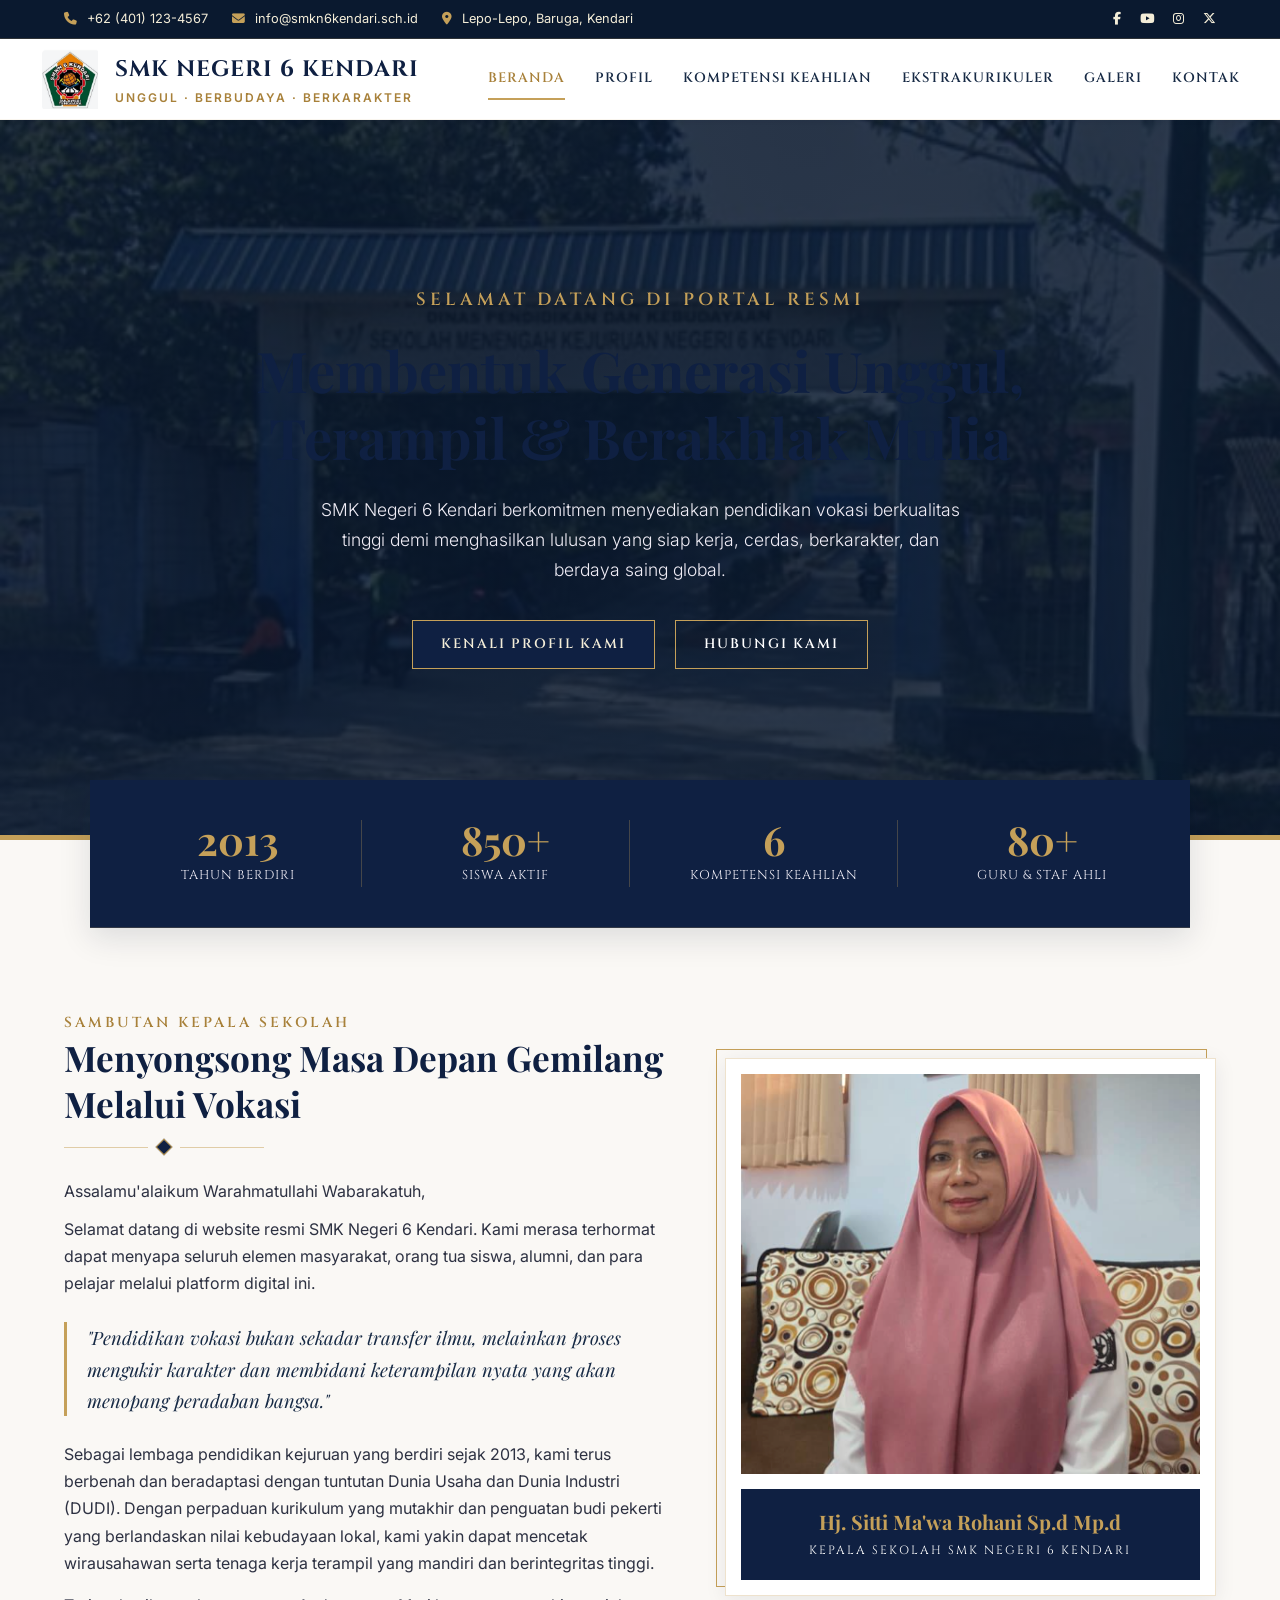
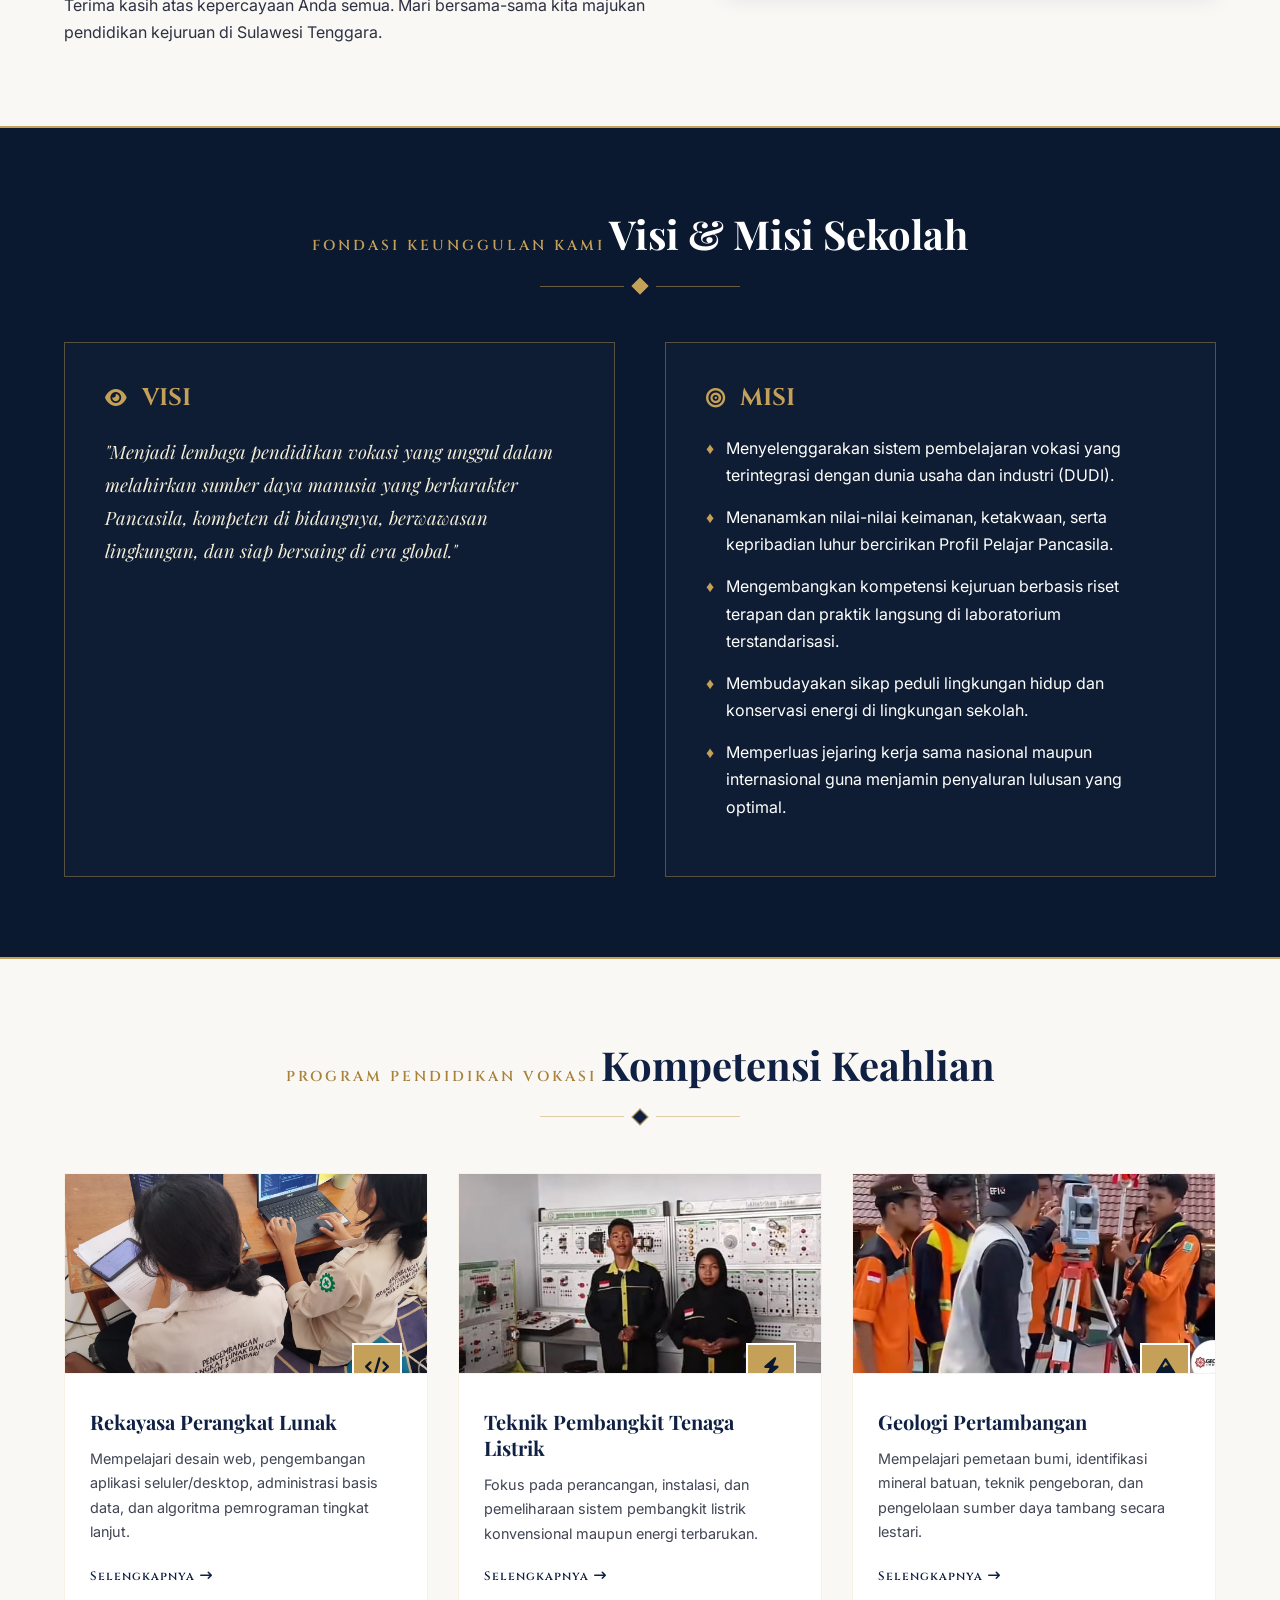
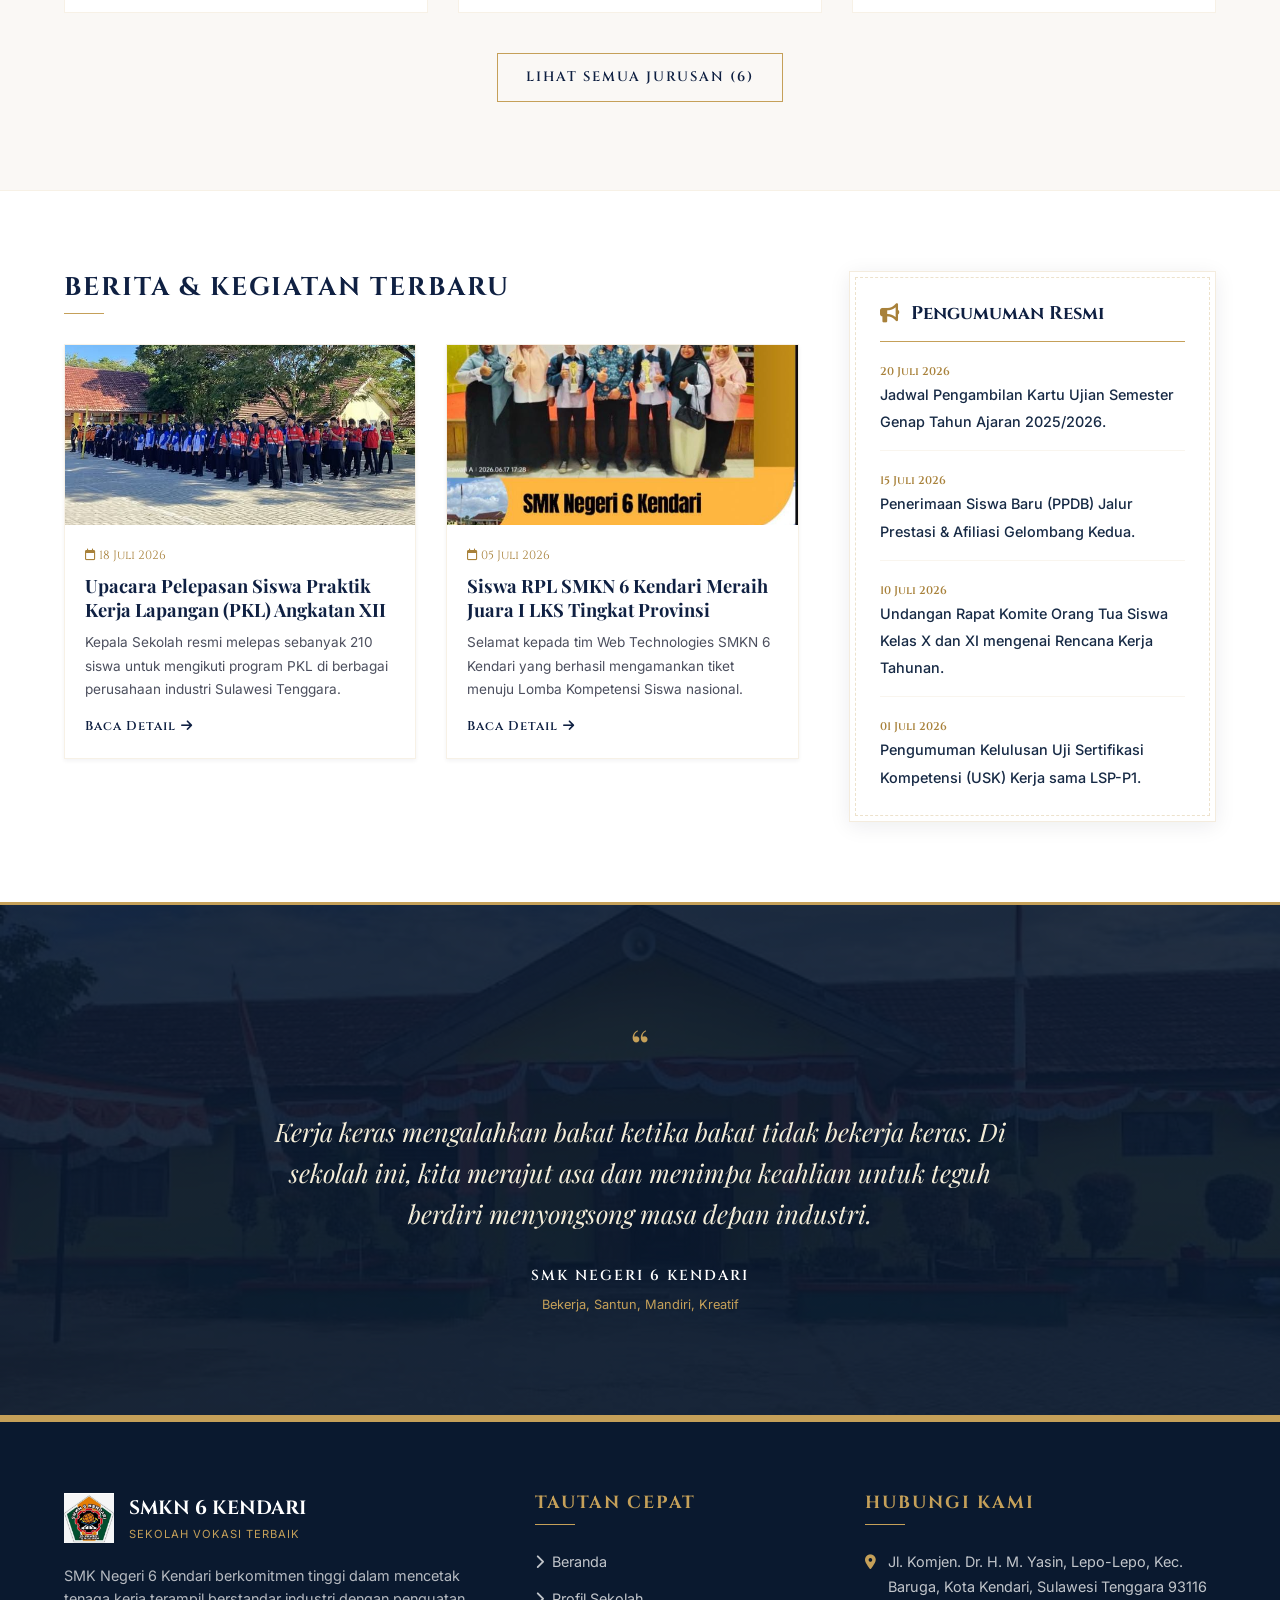
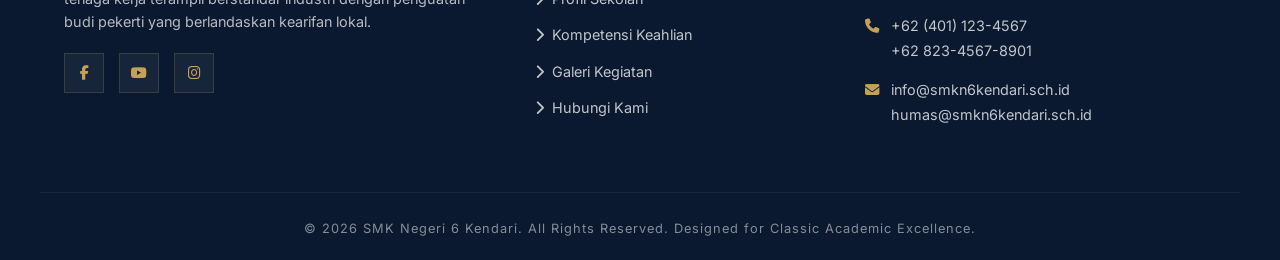
==== commit 3b87ed4e: "commitan pertama" ====
--- a/index.html
+++ b/index.html
@@ -1,14 +1,17 @@
 <!DOCTYPE html>
 <html lang="id">
+
 <head>
   <meta charset="UTF-8">
   <meta name="viewport" content="width=device-width, initial-scale=1.0">
-  <meta name="description" content="Website Resmi SMK Negeri 6 Kendari. Unggul, Berbudaya, Berkarakter. Temukan profil sekolah, program keahlian, prestasi, dan pendaftaran siswa baru.">
+  <meta name="description"
+    content="Website Resmi SMK Negeri 6 Kendari. Unggul, Berbudaya, Berkarakter. Temukan profil sekolah, program keahlian, prestasi, dan pendaftaran siswa baru.">
   <title>SMK Negeri 6 Kendari - Website Resmi Sekolah</title>
   <link rel="stylesheet" href="style.css">
   <!-- FontAwesome Icons for Classic Emblems and Utilities -->
   <link rel="stylesheet" href="https://cdnjs.cloudflare.com/ajax/libs/font-awesome/6.4.0/css/all.min.css">
 </head>
+
 <body>
 
   <!-- TOP CONTACT BAR -->
@@ -45,6 +48,7 @@
           <li class="nav-item active"><a href="index.html" class="nav-link">Beranda</a></li>
           <li class="nav-item"><a href="profil.html" class="nav-link">Profil</a></li>
           <li class="nav-item"><a href="jurusan.html" class="nav-link">Kompetensi Keahlian</a></li>
+          <li class="nav-item"><a href="ekstrakurikuler.html" class="nav-link">Ekstrakurikuler</a></li>
           <li class="nav-item"><a href="galeri.html" class="nav-link">Galeri</a></li>
           <li class="nav-item"><a href="kontak.html" class="nav-link">Kontak</a></li>
         </ul>
@@ -65,10 +69,12 @@
       <div class="hero-content">
         <p class="hero-tagline">Selamat Datang di Portal Resmi</p>
         <h1 class="hero-title">Membentuk Generasi Unggul, Terampil & Berakhlak Mulia</h1>
-        <p class="hero-desc">SMK Negeri 6 Kendari berkomitmen menyediakan pendidikan vokasi berkualitas tinggi demi menghasilkan lulusan yang siap kerja, cerdas, berkarakter, dan berdaya saing global.</p>
+        <p class="hero-desc">SMK Negeri 6 Kendari berkomitmen menyediakan pendidikan vokasi berkualitas tinggi demi
+          menghasilkan lulusan yang siap kerja, cerdas, berkarakter, dan berdaya saing global.</p>
         <div class="hero-buttons">
           <a href="profil.html" class="btn btn-primary">Kenali Profil Kami</a>
-          <a href="kontak.html" class="btn btn-outline" style="border-color: var(--color-gold); color: var(--color-white);">Hubungi Kami</a>
+          <a href="kontak.html" class="btn btn-outline"
+            style="border-color: var(--color-gold); color: var(--color-white);">Hubungi Kami</a>
         </div>
       </div>
     </div>
@@ -109,18 +115,25 @@
             <div class="flourish-diamond"></div>
           </div>
           <p>Assalamu'alaikum Warahmatullahi Wabarakatuh,</p>
-          <p style="margin-top: 10px;">Selamat datang di website resmi SMK Negeri 6 Kendari. Kami merasa terhormat dapat menyapa seluruh elemen masyarakat, orang tua siswa, alumni, dan para pelajar melalui platform digital ini.</p>
+          <p style="margin-top: 10px;">Selamat datang di website resmi SMK Negeri 6 Kendari. Kami merasa terhormat dapat
+            menyapa seluruh elemen masyarakat, orang tua siswa, alumni, dan para pelajar melalui platform digital ini.
+          </p>
           <blockquote>
-            "Pendidikan vokasi bukan sekadar transfer ilmu, melainkan proses mengukir karakter dan membidani keterampilan nyata yang akan menopang peradaban bangsa."
+            "Pendidikan vokasi bukan sekadar transfer ilmu, melainkan proses mengukir karakter dan membidani
+            keterampilan nyata yang akan menopang peradaban bangsa."
           </blockquote>
-          <p>Sebagai lembaga pendidikan kejuruan yang berdiri sejak 2013, kami terus berbenah dan beradaptasi dengan tuntutan Dunia Usaha dan Dunia Industri (DUDI). Dengan perpaduan kurikulum yang mutakhir dan penguatan budi pekerti yang berlandaskan nilai kebudayaan lokal, kami yakin dapat mencetak wirausahawan serta tenaga kerja terampil yang mandiri dan berintegritas tinggi.</p>
-          <p style="margin-top: 15px;">Terima kasih atas kepercayaan Anda semua. Mari bersama-sama kita majukan pendidikan kejuruan di Sulawesi Tenggara.</p>
+          <p>Sebagai lembaga pendidikan kejuruan yang berdiri sejak 2013, kami terus berbenah dan beradaptasi dengan
+            tuntutan Dunia Usaha dan Dunia Industri (DUDI). Dengan perpaduan kurikulum yang mutakhir dan penguatan budi
+            pekerti yang berlandaskan nilai kebudayaan lokal, kami yakin dapat mencetak wirausahawan serta tenaga kerja
+            terampil yang mandiri dan berintegritas tinggi.</p>
+          <p style="margin-top: 15px;">Terima kasih atas kepercayaan Anda semua. Mari bersama-sama kita majukan
+            pendidikan kejuruan di Sulawesi Tenggara.</p>
         </div>
         <div class="welcome-image">
           <div class="principal-card">
             <img src="kepala sekolah.png" alt="Foto Kepala SMK Negeri 6 Kendari" class="principal-img">
             <div class="principal-info">
-              <h3 class="principal-name">Sitti Ma'wa Rohani</h3>
+              <h3 class="principal-name">Hj. Sitti Ma'wa Rohani Sp.d Mp.d</h3>
               <p class="principal-title">Kepala Sekolah SMK Negeri 6 Kendari</p>
             </div>
           </div>
@@ -139,22 +152,28 @@
           <div class="flourish-diamond" style="background-color: var(--color-gold);"></div>
         </div>
       </div>
-      
+
       <div class="vision-mission-grid">
         <div class="classic-box">
           <h3 class="classic-box-title"><i class="fa-solid fa-eye"></i> VISI</h3>
-          <p style="font-size: 1.15rem; font-family: var(--font-serif); line-height: 1.8; color: var(--color-gold-light); font-style: italic;">
-            "Menjadi lembaga pendidikan vokasi yang unggul dalam melahirkan sumber daya manusia yang berkarakter Pancasila, kompeten di bidangnya, berwawasan lingkungan, dan siap bersaing di era global."
+          <p
+            style="font-size: 1.15rem; font-family: var(--font-serif); line-height: 1.8; color: var(--color-gold-light); font-style: italic;">
+            "Menjadi lembaga pendidikan vokasi yang unggul dalam melahirkan sumber daya manusia yang berkarakter
+            Pancasila, kompeten di bidangnya, berwawasan lingkungan, dan siap bersaing di era global."
           </p>
         </div>
         <div class="classic-box">
           <h3 class="classic-box-title"><i class="fa-solid fa-bullseye"></i> MISI</h3>
           <ul class="mission-list">
-            <li>Menyelenggarakan sistem pembelajaran vokasi yang terintegrasi dengan dunia usaha dan industri (DUDI).</li>
-            <li>Menanamkan nilai-nilai keimanan, ketakwaan, serta kepribadian luhur bercirikan Profil Pelajar Pancasila.</li>
-            <li>Mengembangkan kompetensi kejuruan berbasis riset terapan dan praktik langsung di laboratorium terstandarisasi.</li>
+            <li>Menyelenggarakan sistem pembelajaran vokasi yang terintegrasi dengan dunia usaha dan industri (DUDI).
+            </li>
+            <li>Menanamkan nilai-nilai keimanan, ketakwaan, serta kepribadian luhur bercirikan Profil Pelajar Pancasila.
+            </li>
+            <li>Mengembangkan kompetensi kejuruan berbasis riset terapan dan praktik langsung di laboratorium
+              terstandarisasi.</li>
             <li>Membudayakan sikap peduli lingkungan hidup dan konservasi energi di lingkungan sekolah.</li>
-            <li>Memperluas jejaring kerja sama nasional maupun internasional guna menjamin penyaluran lulusan yang optimal.</li>
+            <li>Memperluas jejaring kerja sama nasional maupun internasional guna menjamin penyaluran lulusan yang
+              optimal.</li>
           </ul>
         </div>
       </div>
@@ -176,39 +195,45 @@
         <!-- Major 1: RPL -->
         <div class="major-card">
           <div class="major-card-img-wrap">
-            <img src="assets/rpl.jpg" alt="Rekayasa Perangkat Lunak" class="major-card-img">
+            <img src="siswa rpl.jpeg" alt="Rekayasa Perangkat Lunak" class="major-card-img">
             <div class="major-card-icon"><i class="fa-solid fa-code"></i></div>
           </div>
           <div class="major-card-body">
             <h3 class="major-card-title">Rekayasa Perangkat Lunak</h3>
-            <p class="major-card-desc">Mempelajari desain web, pengembangan aplikasi seluler/desktop, administrasi basis data, dan algoritma pemrograman tingkat lanjut.</p>
-            <a href="jurusan.html#rpl" class="major-card-link">Selengkapnya <i class="fa-solid fa-arrow-right-long"></i></a>
+            <p class="major-card-desc">Mempelajari desain web, pengembangan aplikasi seluler/desktop, administrasi basis
+              data, dan algoritma pemrograman tingkat lanjut.</p>
+            <a href="jurusan.html#rpl" class="major-card-link">Selengkapnya <i
+                class="fa-solid fa-arrow-right-long"></i></a>
           </div>
         </div>
 
         <!-- Major 2: TPTL -->
         <div class="major-card">
           <div class="major-card-img-wrap">
-            <img src="assets/listrik.jpg" alt="Teknik Pembangkit Tenaga Listrik" class="major-card-img">
+            <img src="siswa listrik.jpeg" alt="Teknik Pembangkit Tenaga Listrik" class="major-card-img">
             <div class="major-card-icon"><i class="fa-solid fa-bolt"></i></div>
           </div>
           <div class="major-card-body">
             <h3 class="major-card-title">Teknik Pembangkit Tenaga Listrik</h3>
-            <p class="major-card-desc">Fokus pada perancangan, instalasi, dan pemeliharaan sistem pembangkit listrik konvensional maupun energi terbarukan.</p>
-            <a href="jurusan.html#tptl" class="major-card-link">Selengkapnya <i class="fa-solid fa-arrow-right-long"></i></a>
+            <p class="major-card-desc">Fokus pada perancangan, instalasi, dan pemeliharaan sistem pembangkit listrik
+              konvensional maupun energi terbarukan.</p>
+            <a href="jurusan.html#tptl" class="major-card-link">Selengkapnya <i
+                class="fa-solid fa-arrow-right-long"></i></a>
           </div>
         </div>
 
         <!-- Major 3: Geologi Pertambangan -->
         <div class="major-card">
           <div class="major-card-img-wrap">
-            <img src="assets/geologi.jpg" alt="Geologi Pertambangan" class="major-card-img">
+            <img src="siswa geologi.jpeg" alt="Geologi Pertambangan" class="major-card-img">
             <div class="major-card-icon"><i class="fa-solid fa-mountain"></i></div>
           </div>
           <div class="major-card-body">
             <h3 class="major-card-title">Geologi Pertambangan</h3>
-            <p class="major-card-desc">Mempelajari pemetaan bumi, identifikasi mineral batuan, teknik pengeboran, dan pengelolaan sumber daya tambang secara lestari.</p>
-            <a href="jurusan.html#geologi" class="major-card-link">Selengkapnya <i class="fa-solid fa-arrow-right-long"></i></a>
+            <p class="major-card-desc">Mempelajari pemetaan bumi, identifikasi mineral batuan, teknik pengeboran, dan
+              pengelolaan sumber daya tambang secara lestari.</p>
+            <a href="jurusan.html#geologi" class="major-card-link">Selengkapnya <i
+                class="fa-solid fa-arrow-right-long"></i></a>
           </div>
         </div>
       </div>
@@ -220,31 +245,38 @@
   </section>
 
   <!-- NEWS & ANNOUNCEMENTS SECTION -->
-  <section class="section-padding" style="background-color: var(--color-white); border-top: 1px solid rgba(197, 160, 89, 0.15);">
+  <section class="section-padding"
+    style="background-color: var(--color-white); border-top: 1px solid rgba(197, 160, 89, 0.15);">
     <div class="container">
       <div class="news-announcement-grid">
-        
+
         <!-- Left: School News -->
         <div>
-          <h3 class="footer-title" style="color: var(--color-navy); font-size: 1.6rem; margin-bottom: 30px;">Berita & Kegiatan Terbaru</h3>
+          <h3 class="footer-title" style="color: var(--color-navy); font-size: 1.6rem; margin-bottom: 30px;">Berita &
+            Kegiatan Terbaru</h3>
           <div class="news-grid">
             <article class="news-item">
-              <img src="assets/hero_bg.jpg" alt="Pelepasan Siswa PKL" class="news-item-img">
+              <img src="upacara pelepasan.jpeg" alt="Pelepasan Siswa PKL" class="news-item-img">
               <div class="news-item-content">
                 <span class="news-date"><i class="fa-regular fa-calendar"></i> 18 Juli 2026</span>
-                <h4 class="news-title"><a href="#">Upacara Pelepasan Siswa Praktik Kerja Lapangan (PKL) Angkatan XII</a></h4>
-                <p class="news-excerpt">Kepala Sekolah resmi melepas sebanyak 210 siswa untuk mengikuti program PKL di berbagai perusahaan industri Sulawesi Tenggara.</p>
-                <a href="#" class="major-card-link" style="font-size: 0.8rem;">Baca Detail <i class="fa-solid fa-arrow-right"></i></a>
+                <h4 class="news-title"><a href="#">Upacara Pelepasan Siswa Praktik Kerja Lapangan (PKL) Angkatan XII</a>
+                </h4>
+                <p class="news-excerpt">Kepala Sekolah resmi melepas sebanyak 210 siswa untuk mengikuti program PKL di
+                  berbagai perusahaan industri Sulawesi Tenggara.</p>
+                <a href="#" class="major-card-link" style="font-size: 0.8rem;">Baca Detail <i
+                    class="fa-solid fa-arrow-right"></i></a>
               </div>
             </article>
 
             <article class="news-item">
-              <img src="assets/rpl.jpg" alt="Juara LKS" class="news-item-img">
+              <img src="lomba LKS.jpeg" alt="Juara LKS" class="news-item-img">
               <div class="news-item-content">
                 <span class="news-date"><i class="fa-regular fa-calendar"></i> 05 Juli 2026</span>
                 <h4 class="news-title"><a href="#">Siswa RPL SMKN 6 Kendari Meraih Juara I LKS Tingkat Provinsi</a></h4>
-                <p class="news-excerpt">Selamat kepada tim Web Technologies SMKN 6 Kendari yang berhasil mengamankan tiket menuju Lomba Kompetensi Siswa nasional.</p>
-                <a href="#" class="major-card-link" style="font-size: 0.8rem;">Baca Detail <i class="fa-solid fa-arrow-right"></i></a>
+                <p class="news-excerpt">Selamat kepada tim Web Technologies SMKN 6 Kendari yang berhasil mengamankan
+                  tiket menuju Lomba Kompetensi Siswa nasional.</p>
+                <a href="#" class="major-card-link" style="font-size: 0.8rem;">Baca Detail <i
+                    class="fa-solid fa-arrow-right"></i></a>
               </div>
             </article>
           </div>
@@ -255,24 +287,30 @@
           <div class="announcement-box">
             <div class="announcement-title-wrap">
               <i class="fa-solid fa-bullhorn"></i>
-              <h3 style="font-family: var(--font-classic); font-size: 1.15rem; color: var(--color-navy); font-weight: 700;">Pengumuman Resmi</h3>
+              <h3
+                style="font-family: var(--font-classic); font-size: 1.15rem; color: var(--color-navy); font-weight: 700;">
+                Pengumuman Resmi</h3>
             </div>
             <div class="announcement-list">
               <div class="announcement-item">
                 <span class="announcement-date">20 Juli 2026</span>
-                <a href="#" class="announcement-text">Jadwal Pengambilan Kartu Ujian Semester Genap Tahun Ajaran 2025/2026.</a>
+                <a href="#" class="announcement-text">Jadwal Pengambilan Kartu Ujian Semester Genap Tahun Ajaran
+                  2025/2026.</a>
               </div>
               <div class="announcement-item">
                 <span class="announcement-date">15 Juli 2026</span>
-                <a href="#" class="announcement-text">Penerimaan Siswa Baru (PPDB) Jalur Prestasi & Afiliasi Gelombang Kedua.</a>
+                <a href="#" class="announcement-text">Penerimaan Siswa Baru (PPDB) Jalur Prestasi & Afiliasi Gelombang
+                  Kedua.</a>
               </div>
               <div class="announcement-item">
                 <span class="announcement-date">10 Juli 2026</span>
-                <a href="#" class="announcement-text">Undangan Rapat Komite Orang Tua Siswa Kelas X dan XI mengenai Rencana Kerja Tahunan.</a>
+                <a href="#" class="announcement-text">Undangan Rapat Komite Orang Tua Siswa Kelas X dan XI mengenai
+                  Rencana Kerja Tahunan.</a>
               </div>
               <div class="announcement-item">
                 <span class="announcement-date">01 Juli 2026</span>
-                <a href="#" class="announcement-text">Pengumuman Kelulusan Uji Sertifikasi Kompetensi (USK) Kerja sama LSP-P1.</a>
+                <a href="#" class="announcement-text">Pengumuman Kelulusan Uji Sertifikasi Kompetensi (USK) Kerja sama
+                  LSP-P1.</a>
               </div>
             </div>
           </div>
@@ -286,7 +324,8 @@
   <section class="classic-quote-section">
     <div class="container quote-container">
       <div class="quote-icon">“</div>
-      <p class="quote-text">Kerja keras mengalahkan bakat ketika bakat tidak bekerja keras. Di sekolah ini, kita merajut asa dan menimpa keahlian untuk teguh berdiri menyongsong masa depan industri.</p>
+      <p class="quote-text">Kerja keras mengalahkan bakat ketika bakat tidak bekerja keras. Di sekolah ini, kita merajut
+        asa dan menimpa keahlian untuk teguh berdiri menyongsong masa depan industri.</p>
       <div class="quote-author">SMK NEGERI 6 KENDARI</div>
       <div class="quote-author-title">Bekerja, Santun, Mandiri, Kreatif</div>
     </div>
@@ -298,13 +337,14 @@
       <!-- Footer Info -->
       <div>
         <div class="footer-logo">
-          <img src="assets/logo.jpg" alt="Logo SMKN 6" class="footer-logo-img">
+          <img src="logo smk6.png" alt="Logo SMKN 6" class="footer-logo-img">
           <div class="footer-logo-text">
             <span class="footer-logo-title">SMKN 6 KENDARI</span>
             <span class="footer-logo-subtitle">Sekolah Vokasi Terbaik</span>
           </div>
         </div>
-        <p class="footer-about-text">SMK Negeri 6 Kendari berkomitmen tinggi dalam mencetak tenaga kerja terampil berstandar industri dengan penguatan budi pekerti yang berlandaskan kearifan lokal.</p>
+        <p class="footer-about-text">SMK Negeri 6 Kendari berkomitmen tinggi dalam mencetak tenaga kerja terampil
+          berstandar industri dengan penguatan budi pekerti yang berlandaskan kearifan lokal.</p>
         <div class="footer-socials">
           <a href="#" aria-label="Facebook"><i class="fa-brands fa-facebook-f"></i></a>
           <a href="#" aria-label="YouTube"><i class="fa-brands fa-youtube"></i></a>
@@ -352,4 +392,5 @@
 
   <script src="script.js"></script>
 </body>
-</html>
+
+</html>
--- a/style.css
+++ b/style.css
@@ -346,7 +346,7 @@
   position: relative;
   height: 80vh;
   min-height: 500px;
-  background: linear-gradient(rgba(10, 25, 47, 0.85), rgba(10, 25, 47, 0.85)), url('gedung\ smk6.jpeg') no-repeat center center/cover;
+  background: linear-gradient(rgba(10, 25, 47, 0.85), rgba(10, 25, 47, 0.85)), url('gerbang\ sekolah.jpeg') no-repeat center center/cover;
   display: flex;
   align-items: center;
   color: var(--color-white);
@@ -739,7 +739,7 @@
 
 /* --- TESTIMONIALS / GREETING QUOTE --- */
 .classic-quote-section {
-  background: linear-gradient(rgba(10, 25, 47, 0.9), rgba(10, 25, 47, 0.9)), url('assets/hero_bg.jpg') no-repeat center center/cover;
+  background: linear-gradient(rgba(10, 25, 47, 0.9), rgba(10, 25, 47, 0.9)), url('gedung\ smk6.jpeg') no-repeat center center/cover;
   color: var(--color-white);
   padding: 100px 0;
   text-align: center;
@@ -899,7 +899,7 @@
 
 /* Page Banner */
 .page-banner {
-  background: linear-gradient(rgba(10, 25, 47, 0.8), rgba(10, 25, 47, 0.8)), url('assets/hero_bg.jpg') no-repeat center center/cover;
+  background: linear-gradient(rgba(10, 25, 47, 0.8), rgba(10, 25, 47, 0.8)), url('gedung\ smk6.jpeg') no-repeat center center/cover;
   padding: 80px 0;
   text-align: center;
   color: var(--color-white);
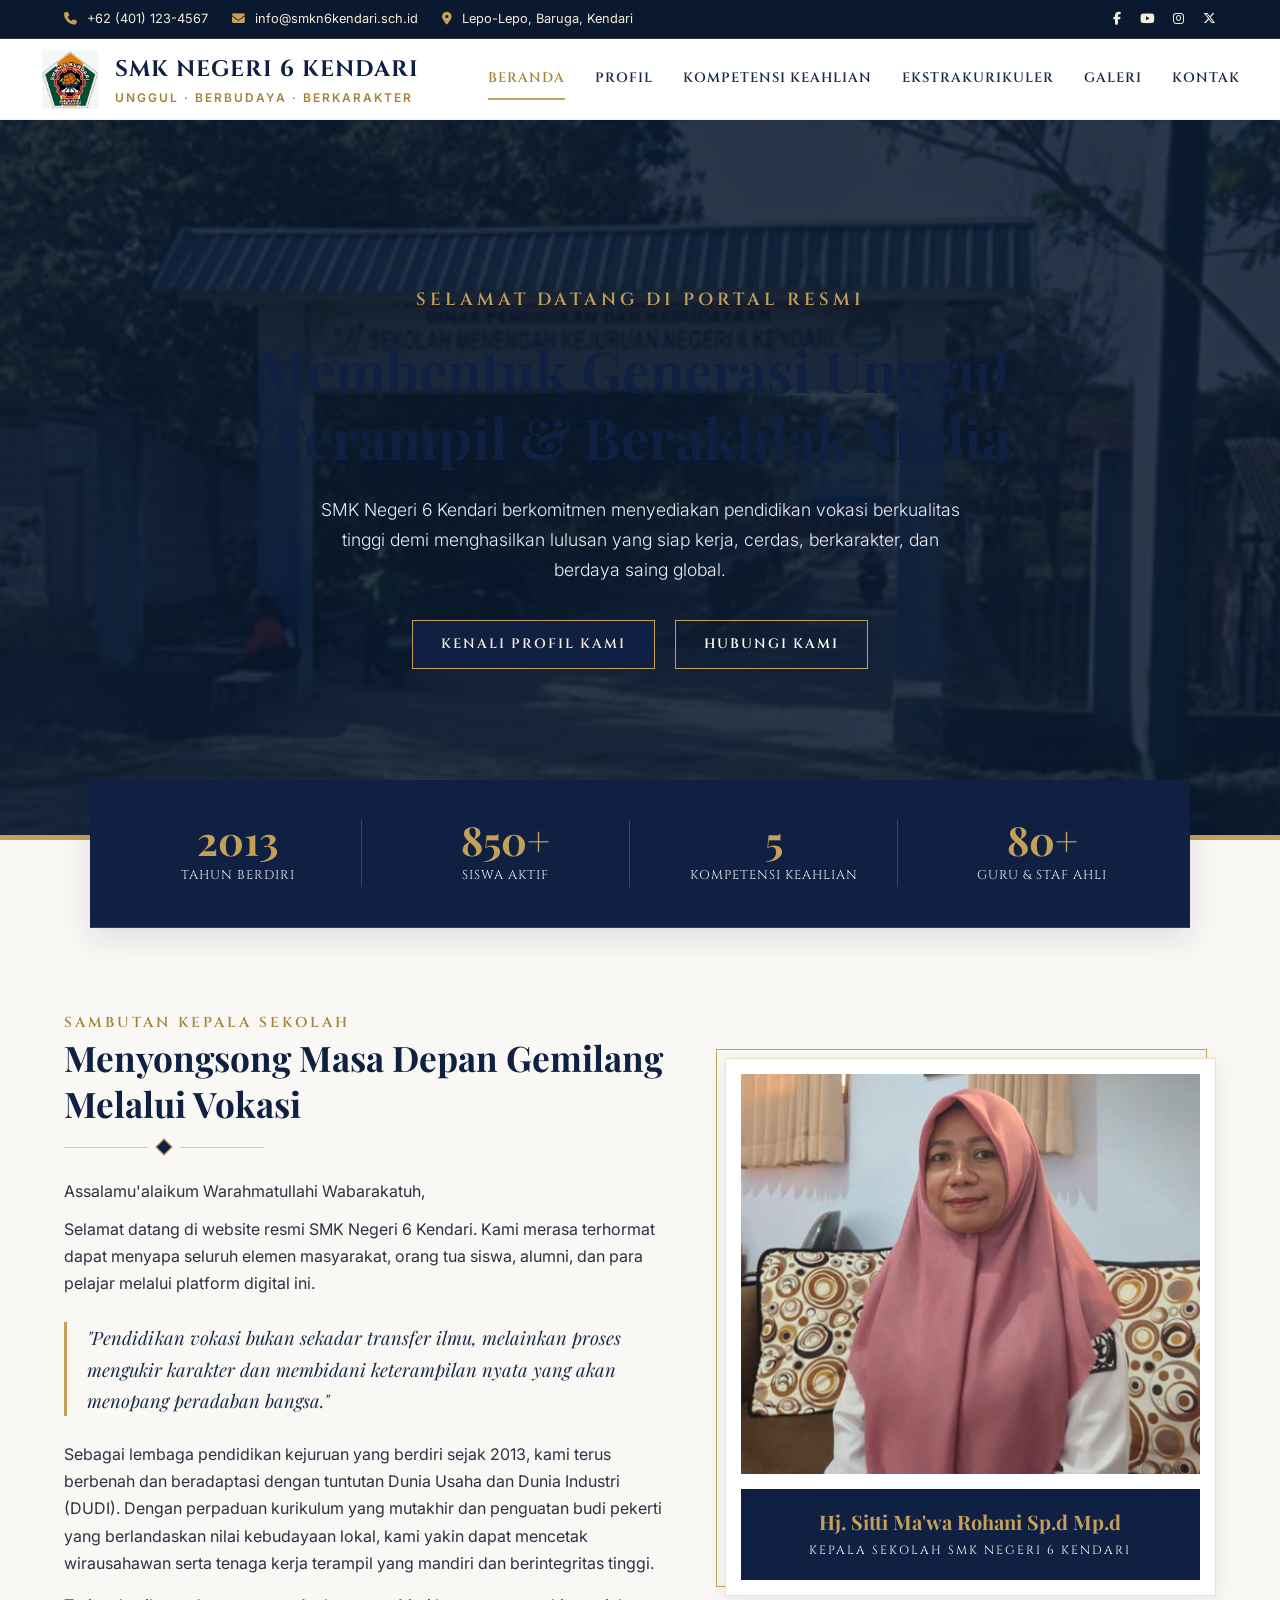
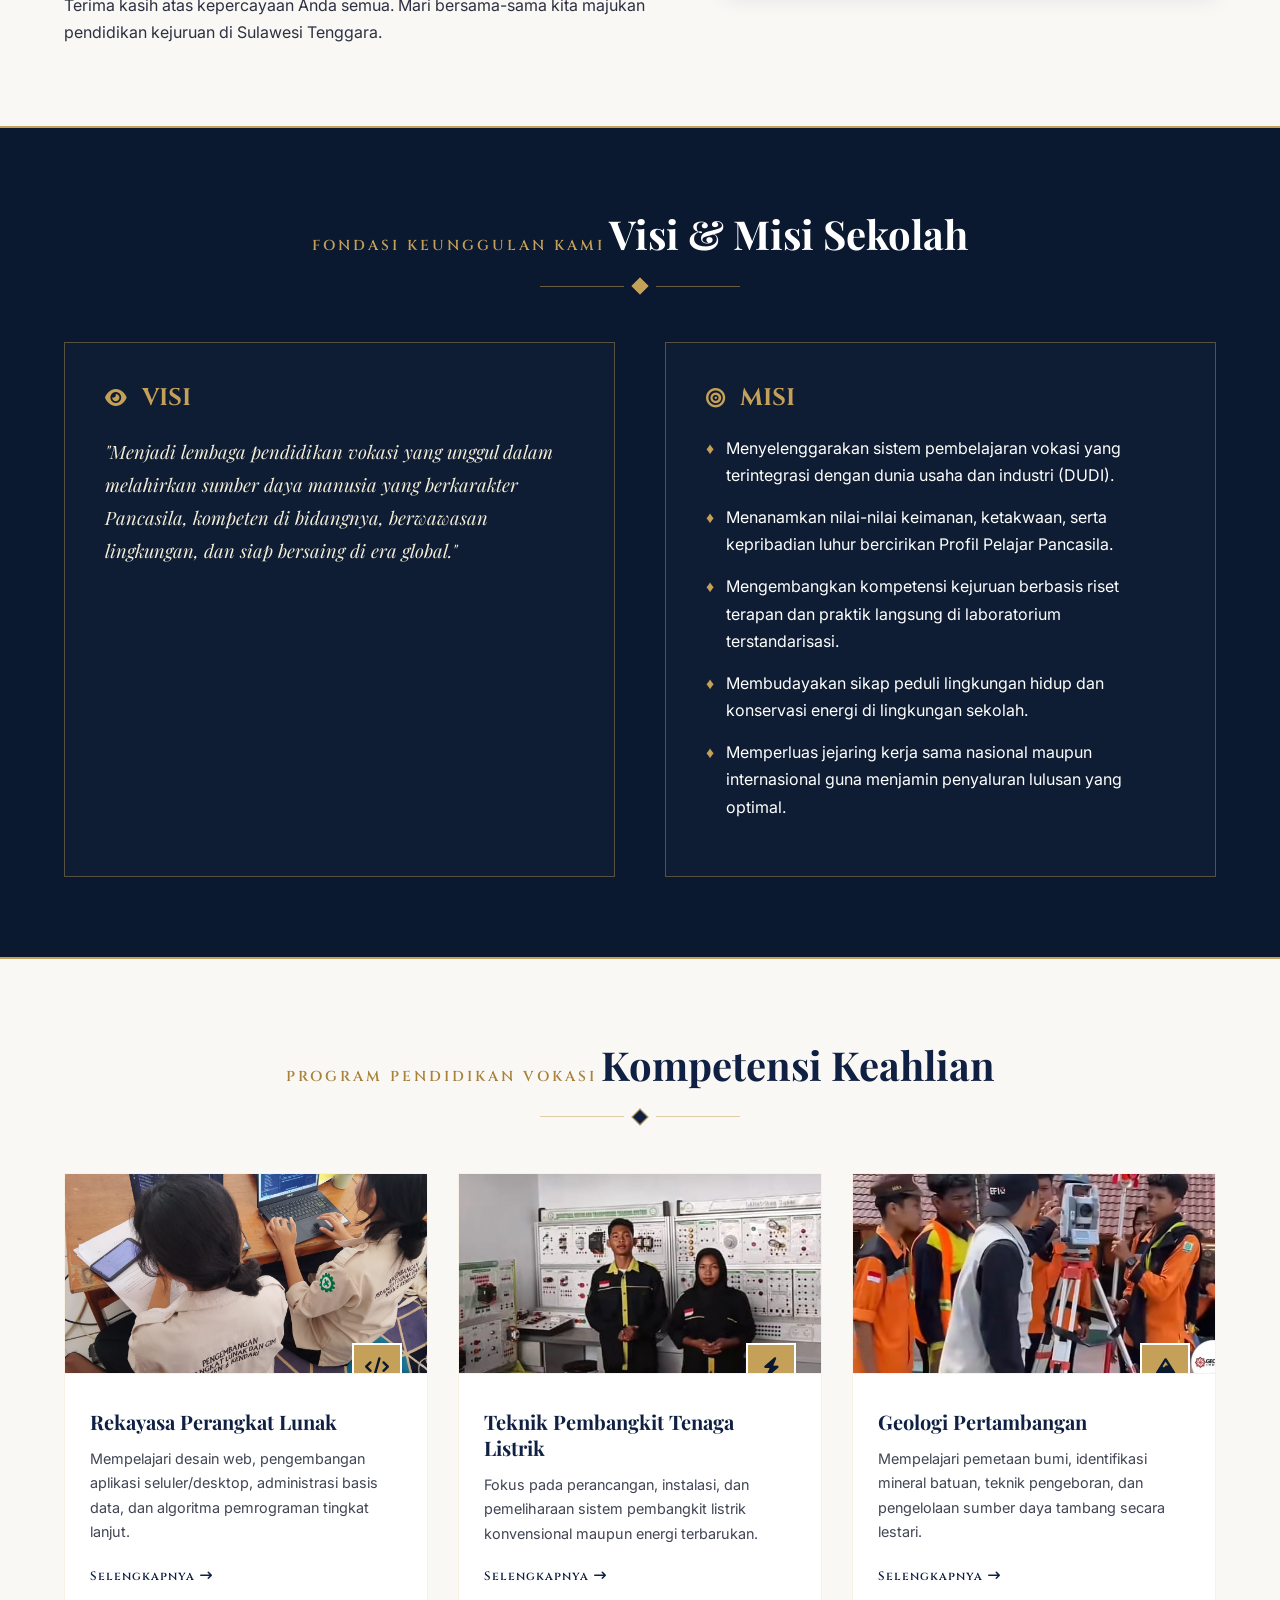
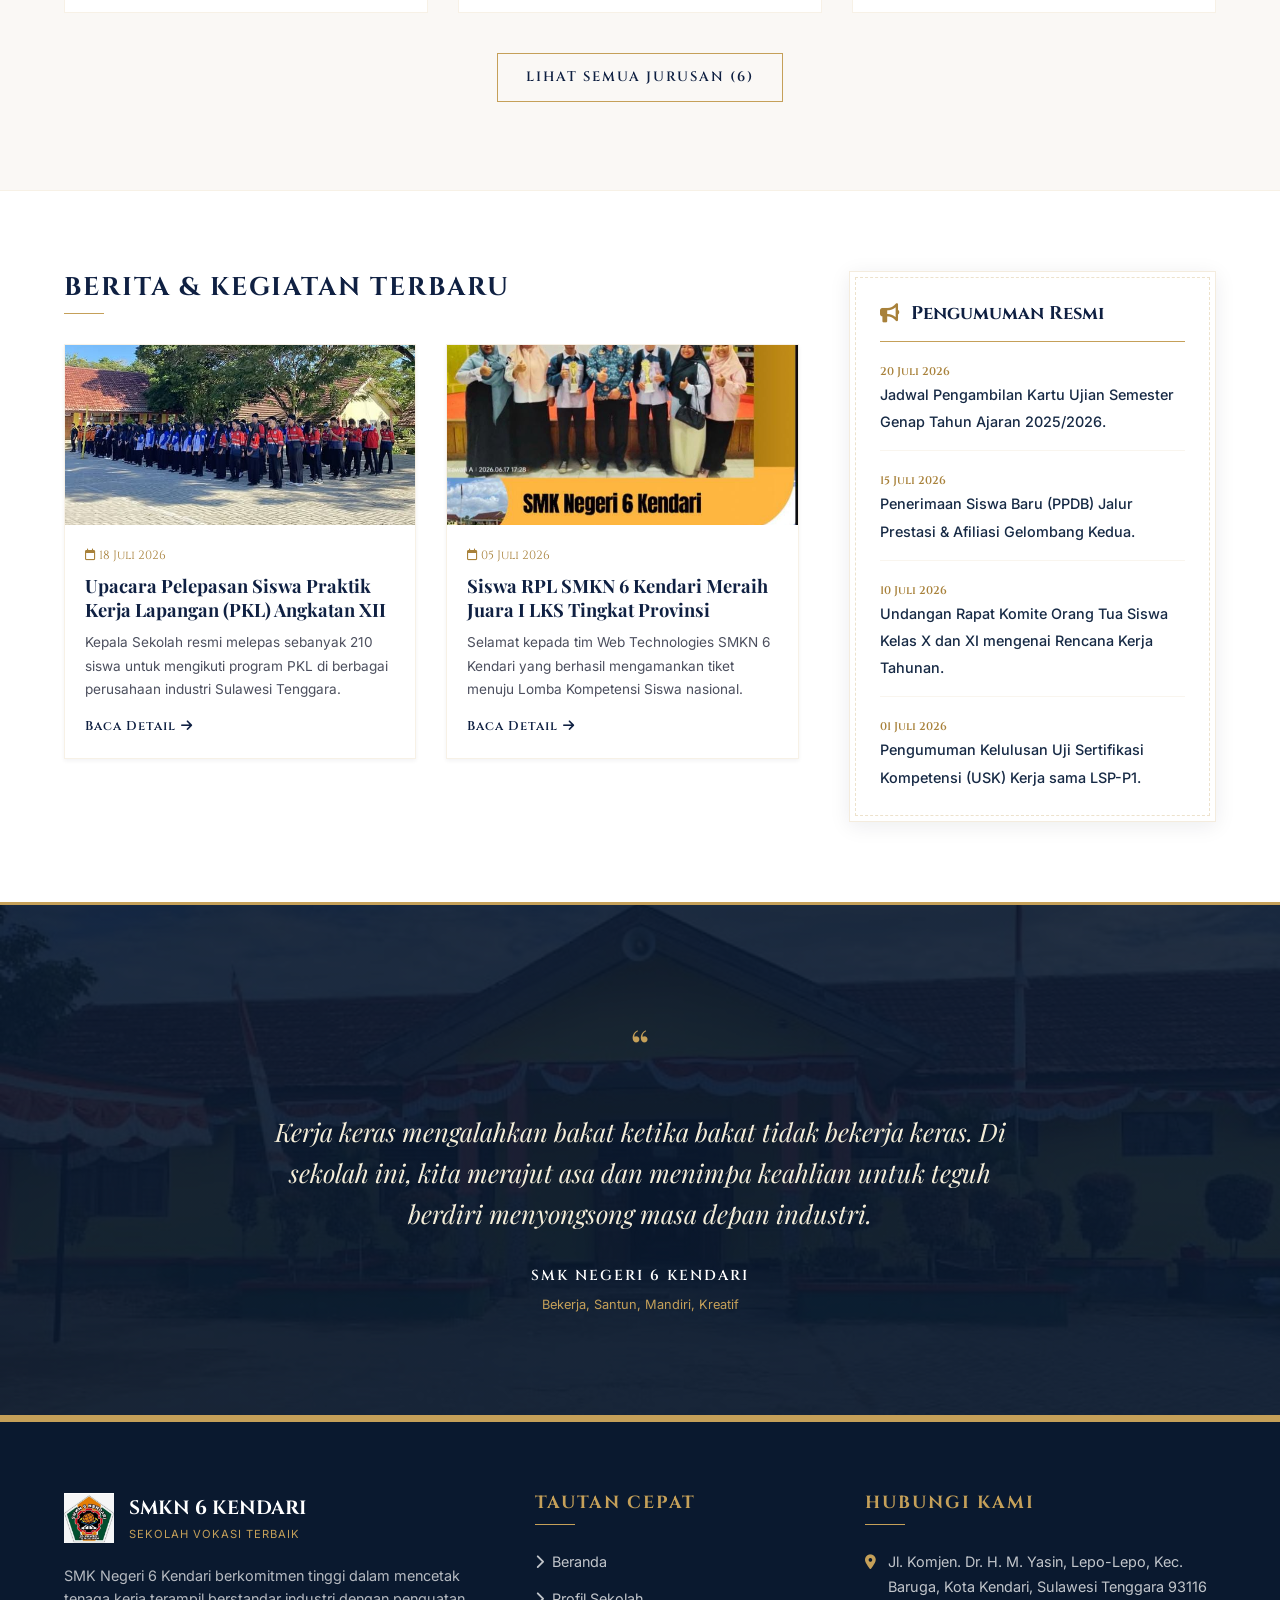
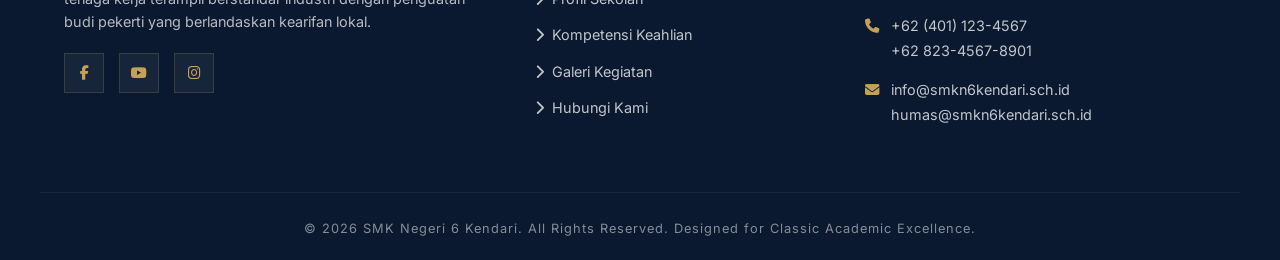
==== commit f319fc27: "perubahan kedua" ====
--- a/index.html
+++ b/index.html
@@ -93,7 +93,7 @@
           <div class="stat-label">Siswa Aktif</div>
         </div>
         <div class="stat-item">
-          <div class="stat-num">6</div>
+          <div class="stat-num">5</div>
           <div class="stat-label">Kompetensi Keahlian</div>
         </div>
         <div class="stat-item">
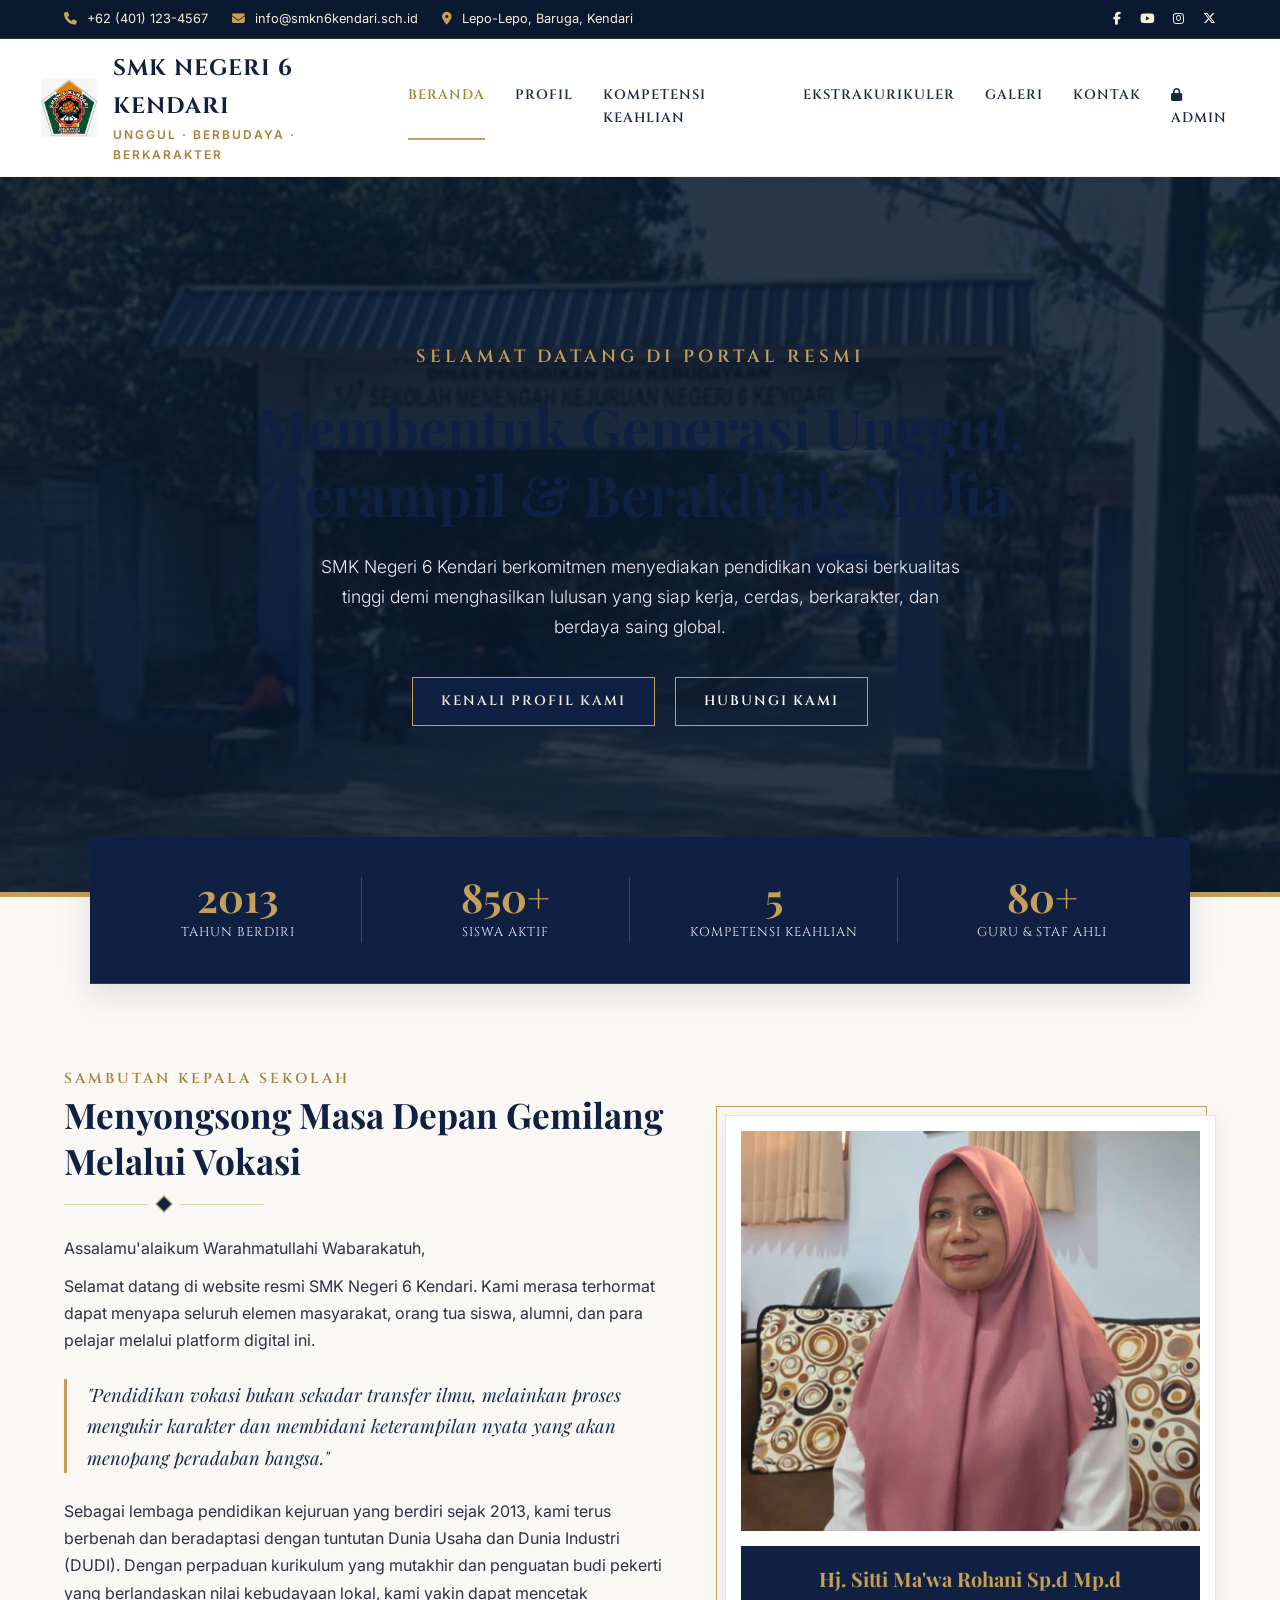
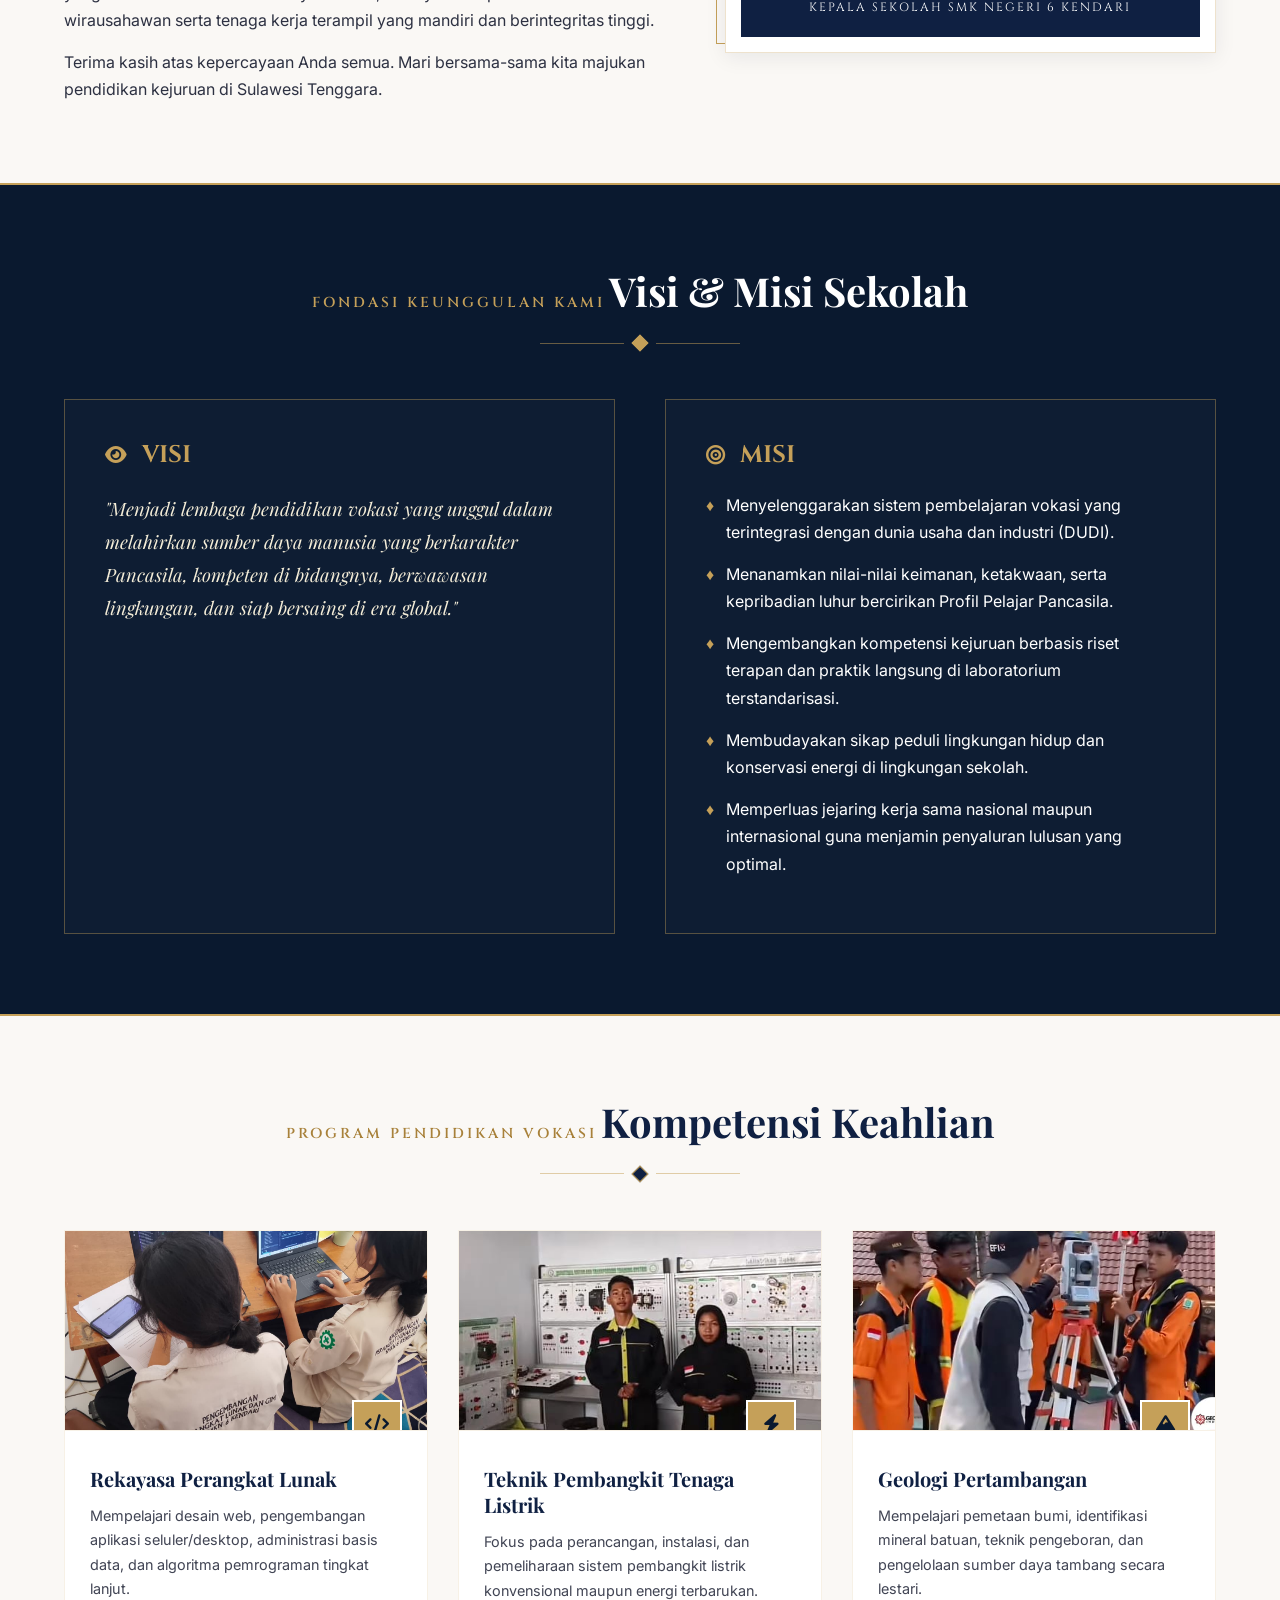
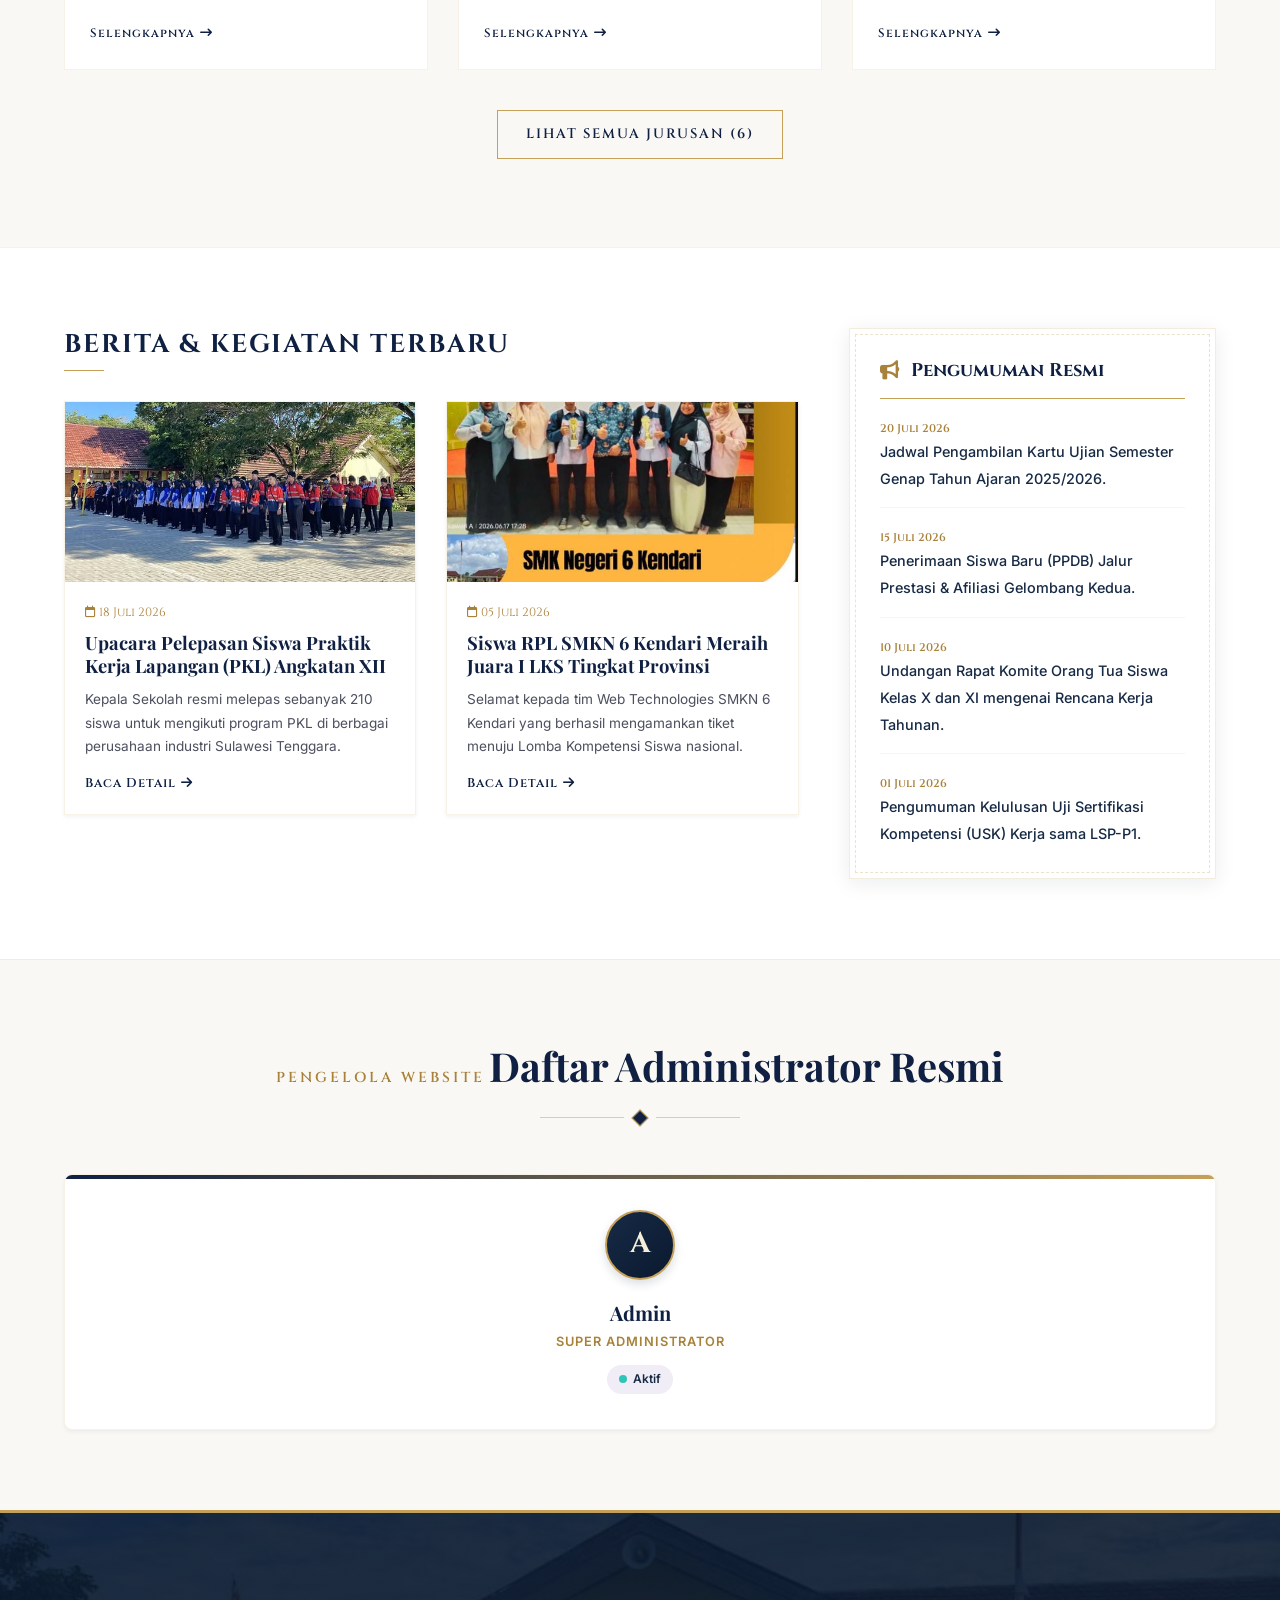
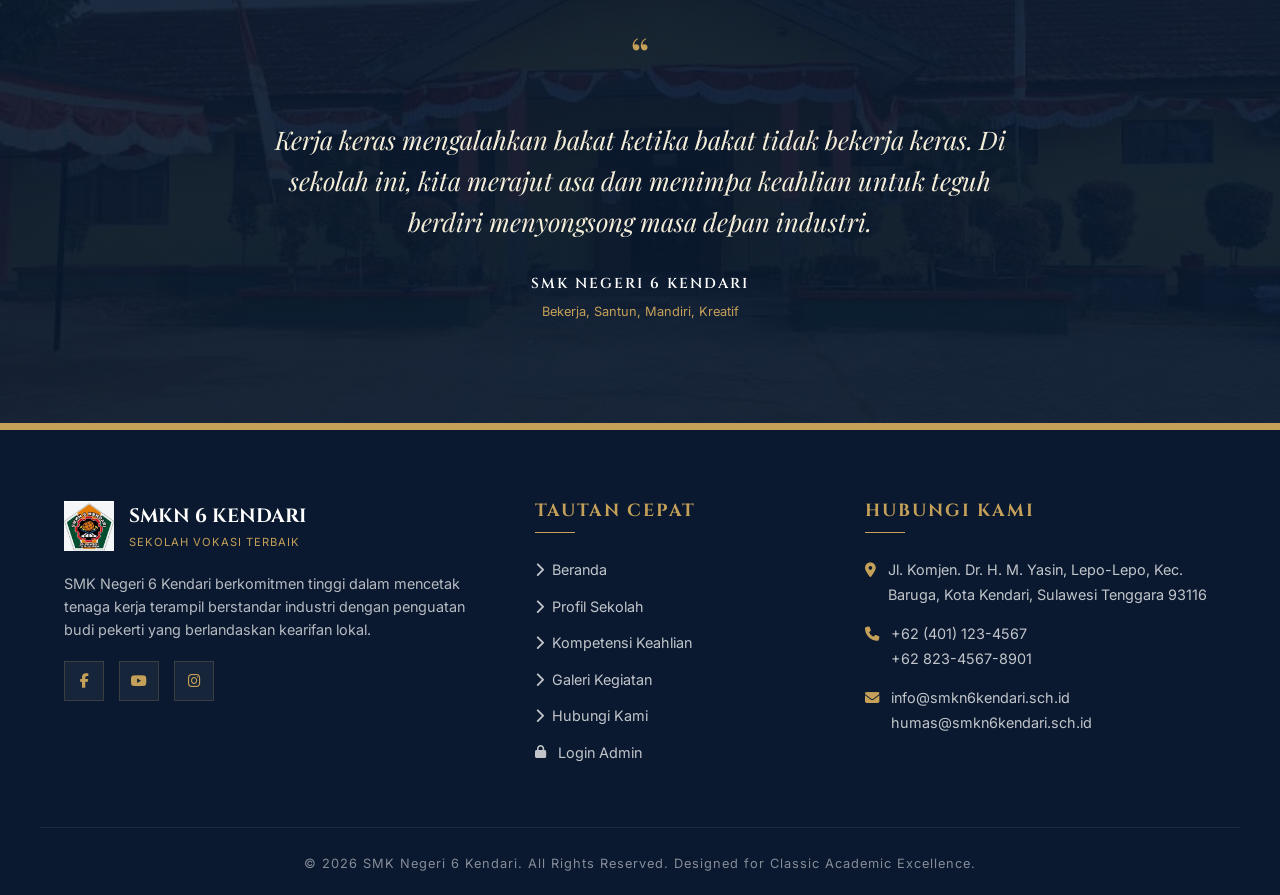
==== commit 65af4228: "perubahankedua" ====
--- a/index.html
+++ b/index.html
@@ -10,6 +10,102 @@
   <link rel="stylesheet" href="style.css">
   <!-- FontAwesome Icons for Classic Emblems and Utilities -->
   <link rel="stylesheet" href="https://cdnjs.cloudflare.com/ajax/libs/font-awesome/6.4.0/css/all.min.css">
+  <style>
+    /* Custom News Detail Modal */
+    .news-modal {
+      display: none;
+      position: fixed;
+      top: 0;
+      left: 0;
+      width: 100%;
+      height: 100%;
+      background-color: rgba(10, 25, 47, 0.75);
+      backdrop-filter: blur(5px);
+      z-index: 10000;
+      justify-content: center;
+      align-items: center;
+      padding: 20px;
+      opacity: 0;
+      transition: opacity 0.3s ease;
+    }
+    .news-modal.show {
+      display: flex;
+      opacity: 1;
+    }
+    .news-modal-content {
+      background-color: var(--color-white);
+      border: 1px solid var(--color-gold);
+      border-radius: 10px;
+      max-width: 650px;
+      width: 100%;
+      max-height: 85vh;
+      overflow-y: auto;
+      box-shadow: var(--shadow-lg);
+      transform: scale(0.9);
+      transition: transform 0.3s cubic-bezier(0.175, 0.885, 0.32, 1.275);
+      position: relative;
+    }
+    .news-modal.show .news-modal-content {
+      transform: scale(1);
+    }
+    .news-modal-close {
+      position: absolute;
+      top: 15px;
+      right: 15px;
+      background: var(--color-white);
+      border: 1px solid rgba(197, 160, 89, 0.3);
+      border-radius: 50%;
+      width: 35px;
+      height: 35px;
+      display: flex;
+      align-items: center;
+      justify-content: center;
+      cursor: pointer;
+      color: var(--color-navy);
+      transition: var(--transition-fast);
+      box-shadow: var(--shadow-sm);
+      z-index: 10;
+    }
+    .news-modal-close:hover {
+      background-color: var(--color-danger, #e71d36);
+      color: var(--color-white);
+      border-color: var(--color-danger, #e71d36);
+    }
+    .news-modal-img {
+      width: 100%;
+      max-height: 320px;
+      object-fit: cover;
+      border-bottom: 3px solid var(--color-gold);
+    }
+    .news-modal-body {
+      padding: 25px 30px 30px 30px;
+    }
+    .news-modal-date {
+      display: inline-block;
+      font-size: 0.75rem;
+      color: var(--color-gold-dark);
+      font-weight: 600;
+      margin-bottom: 12px;
+      background-color: var(--color-gold-light);
+      padding: 4px 10px;
+      border-radius: 4px;
+      text-transform: uppercase;
+      letter-spacing: 0.5px;
+    }
+    .news-modal-title {
+      font-family: var(--font-serif);
+      font-size: 1.6rem;
+      color: var(--color-navy);
+      margin-bottom: 15px;
+      line-height: 1.35;
+    }
+    .news-modal-text {
+      font-size: 0.95rem;
+      line-height: 1.75;
+      color: var(--color-charcoal);
+      white-space: pre-line;
+    }
+  </style>
 </head>
 
 <body>
@@ -51,6 +147,7 @@
           <li class="nav-item"><a href="ekstrakurikuler.html" class="nav-link">Ekstrakurikuler</a></li>
           <li class="nav-item"><a href="galeri.html" class="nav-link">Galeri</a></li>
           <li class="nav-item"><a href="kontak.html" class="nav-link">Kontak</a></li>
+          <li class="nav-item"><a href="#" id="loginAdminBtn" class="nav-link"><i class="fa-solid fa-lock" style="font-size: 0.8rem; margin-right: 4px;"></i> Admin</a></li>
         </ul>
       </nav>
 
@@ -254,17 +351,15 @@
         <div>
           <h3 class="footer-title" style="color: var(--color-navy); font-size: 1.6rem; margin-bottom: 30px;">Berita &
             Kegiatan Terbaru</h3>
-          <div class="news-grid">
+          <div class="news-grid" id="newsGrid">
+            <!-- Fallback content if API fails/offline -->
             <article class="news-item">
               <img src="upacara pelepasan.jpeg" alt="Pelepasan Siswa PKL" class="news-item-img">
               <div class="news-item-content">
                 <span class="news-date"><i class="fa-regular fa-calendar"></i> 18 Juli 2026</span>
-                <h4 class="news-title"><a href="#">Upacara Pelepasan Siswa Praktik Kerja Lapangan (PKL) Angkatan XII</a>
-                </h4>
-                <p class="news-excerpt">Kepala Sekolah resmi melepas sebanyak 210 siswa untuk mengikuti program PKL di
-                  berbagai perusahaan industri Sulawesi Tenggara.</p>
-                <a href="#" class="major-card-link" style="font-size: 0.8rem;">Baca Detail <i
-                    class="fa-solid fa-arrow-right"></i></a>
+                <h4 class="news-title"><a href="#">Upacara Pelepasan Siswa Praktik Kerja Lapangan (PKL) Angkatan XII</a></h4>
+                <p class="news-excerpt">Kepala Sekolah resmi melepas sebanyak 210 siswa untuk mengikuti program PKL di berbagai perusahaan industri Sulawesi Tenggara.</p>
+                <a href="#" class="major-card-link" style="font-size: 0.8rem;">Baca Detail <i class="fa-solid fa-arrow-right"></i></a>
               </div>
             </article>
 
@@ -273,10 +368,8 @@
               <div class="news-item-content">
                 <span class="news-date"><i class="fa-regular fa-calendar"></i> 05 Juli 2026</span>
                 <h4 class="news-title"><a href="#">Siswa RPL SMKN 6 Kendari Meraih Juara I LKS Tingkat Provinsi</a></h4>
-                <p class="news-excerpt">Selamat kepada tim Web Technologies SMKN 6 Kendari yang berhasil mengamankan
-                  tiket menuju Lomba Kompetensi Siswa nasional.</p>
-                <a href="#" class="major-card-link" style="font-size: 0.8rem;">Baca Detail <i
-                    class="fa-solid fa-arrow-right"></i></a>
+                <p class="news-excerpt">Selamat kepada tim Web Technologies SMKN 6 Kendari yang berhasil mengamankan tiket menuju Lomba Kompetensi Siswa nasional.</p>
+                <a href="#" class="major-card-link" style="font-size: 0.8rem;">Baca Detail <i class="fa-solid fa-arrow-right"></i></a>
               </div>
             </article>
           </div>
@@ -287,35 +380,48 @@
           <div class="announcement-box">
             <div class="announcement-title-wrap">
               <i class="fa-solid fa-bullhorn"></i>
-              <h3
-                style="font-family: var(--font-classic); font-size: 1.15rem; color: var(--color-navy); font-weight: 700;">
-                Pengumuman Resmi</h3>
+              <h3 style="font-family: var(--font-classic); font-size: 1.15rem; color: var(--color-navy); font-weight: 700;">Pengumuman Resmi</h3>
             </div>
-            <div class="announcement-list">
+            <div class="announcement-list" id="announcementList">
+              <!-- Fallback content -->
               <div class="announcement-item">
                 <span class="announcement-date">20 Juli 2026</span>
-                <a href="#" class="announcement-text">Jadwal Pengambilan Kartu Ujian Semester Genap Tahun Ajaran
-                  2025/2026.</a>
+                <a href="#" class="announcement-text">Jadwal Pengambilan Kartu Ujian Semester Genap Tahun Ajaran 2025/2026.</a>
               </div>
               <div class="announcement-item">
                 <span class="announcement-date">15 Juli 2026</span>
-                <a href="#" class="announcement-text">Penerimaan Siswa Baru (PPDB) Jalur Prestasi & Afiliasi Gelombang
-                  Kedua.</a>
+                <a href="#" class="announcement-text">Penerimaan Siswa Baru (PPDB) Jalur Prestasi & Afiliasi Gelombang Kedua.</a>
               </div>
               <div class="announcement-item">
                 <span class="announcement-date">10 Juli 2026</span>
-                <a href="#" class="announcement-text">Undangan Rapat Komite Orang Tua Siswa Kelas X dan XI mengenai
-                  Rencana Kerja Tahunan.</a>
+                <a href="#" class="announcement-text">Undangan Rapat Komite Orang Tua Siswa Kelas X dan XI mengenai Rencana Kerja Tahunan.</a>
               </div>
               <div class="announcement-item">
                 <span class="announcement-date">01 Juli 2026</span>
-                <a href="#" class="announcement-text">Pengumuman Kelulusan Uji Sertifikasi Kompetensi (USK) Kerja sama
-                  LSP-P1.</a>
+                <a href="#" class="announcement-text">Pengumuman Kelulusan Uji Sertifikasi Kompetensi (USK) Kerja sama LSP-P1.</a>
               </div>
             </div>
           </div>
         </div>
 
+      </div>
+    </div>
+  </section>
+
+  <!-- ADMIN LIST SECTION -->
+  <section class="section-padding bg-ivory" id="adminListSection" style="border-top: 1px solid rgba(197, 160, 89, 0.15);">
+    <div class="container">
+      <div class="section-title-wrap">
+        <span class="section-subtitle">Pengelola Website</span>
+        <h2 class="section-title">Daftar Administrator Resmi</h2>
+        <div class="flourish">
+          <div class="flourish-diamond"></div>
+        </div>
+      </div>
+      <div class="admins-grid" id="adminsGrid">
+        <div class="text-center" style="grid-column: 1/-1; color: var(--color-gray);">
+          <i class="fa-solid fa-spinner fa-spin"></i> Memuat daftar pengelola...
+        </div>
       </div>
     </div>
   </section>
@@ -361,6 +467,7 @@
           <li><a href="jurusan.html"><i class="fa-solid fa-chevron-right"></i> Kompetensi Keahlian</a></li>
           <li><a href="galeri.html"><i class="fa-solid fa-chevron-right"></i> Galeri Kegiatan</a></li>
           <li><a href="kontak.html"><i class="fa-solid fa-chevron-right"></i> Hubungi Kami</a></li>
+          <li><a href="#" id="footerLoginAdminBtn"><i class="fa-solid fa-lock" style="font-size: 0.8rem; margin-right: 4px;"></i> Login Admin</a></li>
         </ul>
       </div>
 
@@ -390,6 +497,54 @@
     </div>
   </footer>
 
+  <!-- News Detail Modal -->
+  <div id="newsDetailModal" class="news-modal">
+    <div class="news-modal-content">
+      <button class="news-modal-close" id="closeNewsModalBtn" aria-label="Tutup"><i class="fa-solid fa-xmark"></i></button>
+      <img id="modalNewsImg" src="" alt="" class="news-modal-img">
+      <div class="news-modal-body">
+        <span id="modalNewsDate" class="news-modal-date"></span>
+        <h3 id="modalNewsTitle" class="news-modal-title"></h3>
+        <p id="modalNewsText" class="news-modal-text"></p>
+      </div>
+    </div>
+  </div>
+
+  <!-- Admin Login Modal -->
+  <div id="adminLoginModal" class="news-modal" style="display: none; justify-content: center; align-items: center;">
+    <div class="news-modal-content" style="max-width: 400px; background-color: var(--color-navy-dark); border-color: var(--color-gold); border-radius: 12px; padding: 35px 30px;">
+      <button class="news-modal-close" id="closeLoginModalBtn" aria-label="Tutup" style="color: var(--color-gold); background: transparent; border-color: rgba(197, 160, 89, 0.3);"><i class="fa-solid fa-xmark"></i></button>
+      <div style="text-align: center; margin-bottom: 25px;">
+        <img src="logo smk6.png" alt="Logo" style="width: 75px; height: 75px; margin: 0 auto 15px auto; object-fit: contain;">
+        <h3 style="font-family: var(--font-classic); color: var(--color-gold-light); font-size: 1.3rem; font-weight: 700; margin-bottom: 5px; letter-spacing: 1px;">PORTAL ADMIN</h3>
+        <p style="color: var(--color-gray); font-size: 0.8rem; font-family: var(--font-sans);">Masuk ke Dashboard SMK Negeri 6 Kendari</p>
+      </div>
+      
+      <!-- Error Alert -->
+      <div id="loginErrorAlert" style="display: none; background: rgba(220, 53, 69, 0.15); border: 1px solid rgba(220, 53, 69, 0.4); color: #ff8585; padding: 10px 12px; border-radius: 6px; margin-bottom: 20px; font-size: 0.85rem; text-align: left; font-family: var(--font-sans);">
+        <i class="fa-solid fa-triangle-exclamation" style="margin-right: 6px;"></i> <span id="loginErrorMessage">Username atau password salah</span>
+      </div>
+
+      <form id="modalLoginForm">
+        <div style="margin-bottom: 20px; text-align: left;">
+          <label style="display: block; color: var(--color-gold); font-size: 0.8rem; font-weight: 600; margin-bottom: 8px; font-family: var(--font-sans); text-transform: uppercase;" for="modalUsername">Username</label>
+          <div style="position: relative;">
+            <i class="fa-solid fa-user" style="position: absolute; left: 15px; top: 50%; transform: translateY(-50%); color: var(--color-gold); font-size: 0.9rem;"></i>
+            <input type="text" id="modalUsername" placeholder="Masukkan username" required autocomplete="username" style="width: 100%; padding: 12px 15px 12px 45px; background: rgba(10, 25, 47, 0.6); border: 1px solid rgba(197, 160, 89, 0.2); border-radius: 6px; color: var(--color-white); font-size: 0.9rem; font-family: var(--font-sans); outline: none; transition: var(--transition-fast);">
+          </div>
+        </div>
+        <div style="margin-bottom: 25px; text-align: left;">
+          <label style="display: block; color: var(--color-gold); font-size: 0.8rem; font-weight: 600; margin-bottom: 8px; font-family: var(--font-sans); text-transform: uppercase;" for="modalPassword">Password</label>
+          <div style="position: relative;">
+            <i class="fa-solid fa-lock" style="position: absolute; left: 15px; top: 50%; transform: translateY(-50%); color: var(--color-gold); font-size: 0.9rem;"></i>
+            <input type="password" id="modalPassword" placeholder="Masukkan password" required autocomplete="current-password" style="width: 100%; padding: 12px 15px 12px 45px; background: rgba(10, 25, 47, 0.6); border: 1px solid rgba(197, 160, 89, 0.2); border-radius: 6px; color: var(--color-white); font-size: 0.9rem; font-family: var(--font-sans); outline: none; transition: var(--transition-fast);">
+          </div>
+        </div>
+        <button type="submit" id="modalLoginSubmit" style="width: 100%; padding: 12px; background: linear-gradient(135deg, var(--color-gold) 0%, var(--color-gold-dark) 100%); border: none; border-radius: 6px; color: var(--color-navy-dark); font-family: var(--font-sans); font-size: 0.9rem; font-weight: 700; cursor: pointer; transition: var(--transition-smooth); box-shadow: 0 4px 12px rgba(197, 160, 89, 0.2);">MASUK DASHBOARD</button>
+      </form>
+    </div>
+  </div>
+
   <script src="script.js"></script>
 </body>
 
--- a/style.css
+++ b/style.css
@@ -1561,3 +1561,97 @@
     margin-top: 8px;
   }
 }
+
+/* --- ADMINS GRID FOR HOME PAGE --- */
+.admins-grid {
+  display: grid;
+  grid-template-columns: repeat(auto-fit, minmax(240px, 1fr));
+  gap: 30px;
+  margin-top: 40px;
+  justify-content: center;
+}
+
+.admin-card {
+  background-color: var(--color-white);
+  border: 1px solid rgba(197, 160, 89, 0.15);
+  border-radius: 8px;
+  padding: 35px 24px;
+  text-align: center;
+  box-shadow: var(--shadow-sm);
+  transition: var(--transition-smooth);
+  position: relative;
+  overflow: hidden;
+}
+
+.admin-card:hover {
+  transform: translateY(-8px);
+  box-shadow: var(--shadow-md);
+  border-color: var(--color-gold);
+}
+
+.admin-card::before {
+  content: '';
+  position: absolute;
+  top: 0;
+  left: 0;
+  width: 100%;
+  height: 4px;
+  background: linear-gradient(90deg, var(--color-navy) 0%, var(--color-gold) 100%);
+}
+
+.admin-card-avatar {
+  width: 70px;
+  height: 70px;
+  border-radius: 50%;
+  background: linear-gradient(135deg, var(--color-navy-light) 0%, var(--color-navy-dark) 100%);
+  color: var(--color-gold-light);
+  display: flex;
+  align-items: center;
+  justify-content: center;
+  font-family: var(--font-classic);
+  font-size: 1.8rem;
+  font-weight: 700;
+  margin: 0 auto 20px auto;
+  border: 2px solid var(--color-gold);
+  box-shadow: 0 4px 10px rgba(10, 25, 47, 0.15);
+}
+
+.admin-card-name {
+  font-family: var(--font-serif);
+  font-size: 1.25rem;
+  font-weight: 700;
+  color: var(--color-navy);
+  margin-bottom: 5px;
+  text-transform: capitalize;
+}
+
+.admin-card-role {
+  font-family: var(--font-sans);
+  font-size: 0.8rem;
+  font-weight: 600;
+  color: var(--color-gold-dark);
+  text-transform: uppercase;
+  letter-spacing: 1px;
+  margin-bottom: 12px;
+}
+
+.admin-card-status {
+  display: inline-flex;
+  align-items: center;
+  gap: 6px;
+  background-color: var(--color-gray-light);
+  padding: 4px 12px;
+  border-radius: 20px;
+  font-size: 0.75rem;
+  font-weight: 600;
+  color: var(--color-navy-light);
+}
+
+.admin-card-status::before {
+  content: '';
+  width: 8px;
+  height: 8px;
+  background-color: #2ec4b6;
+  border-radius: 50%;
+}
+
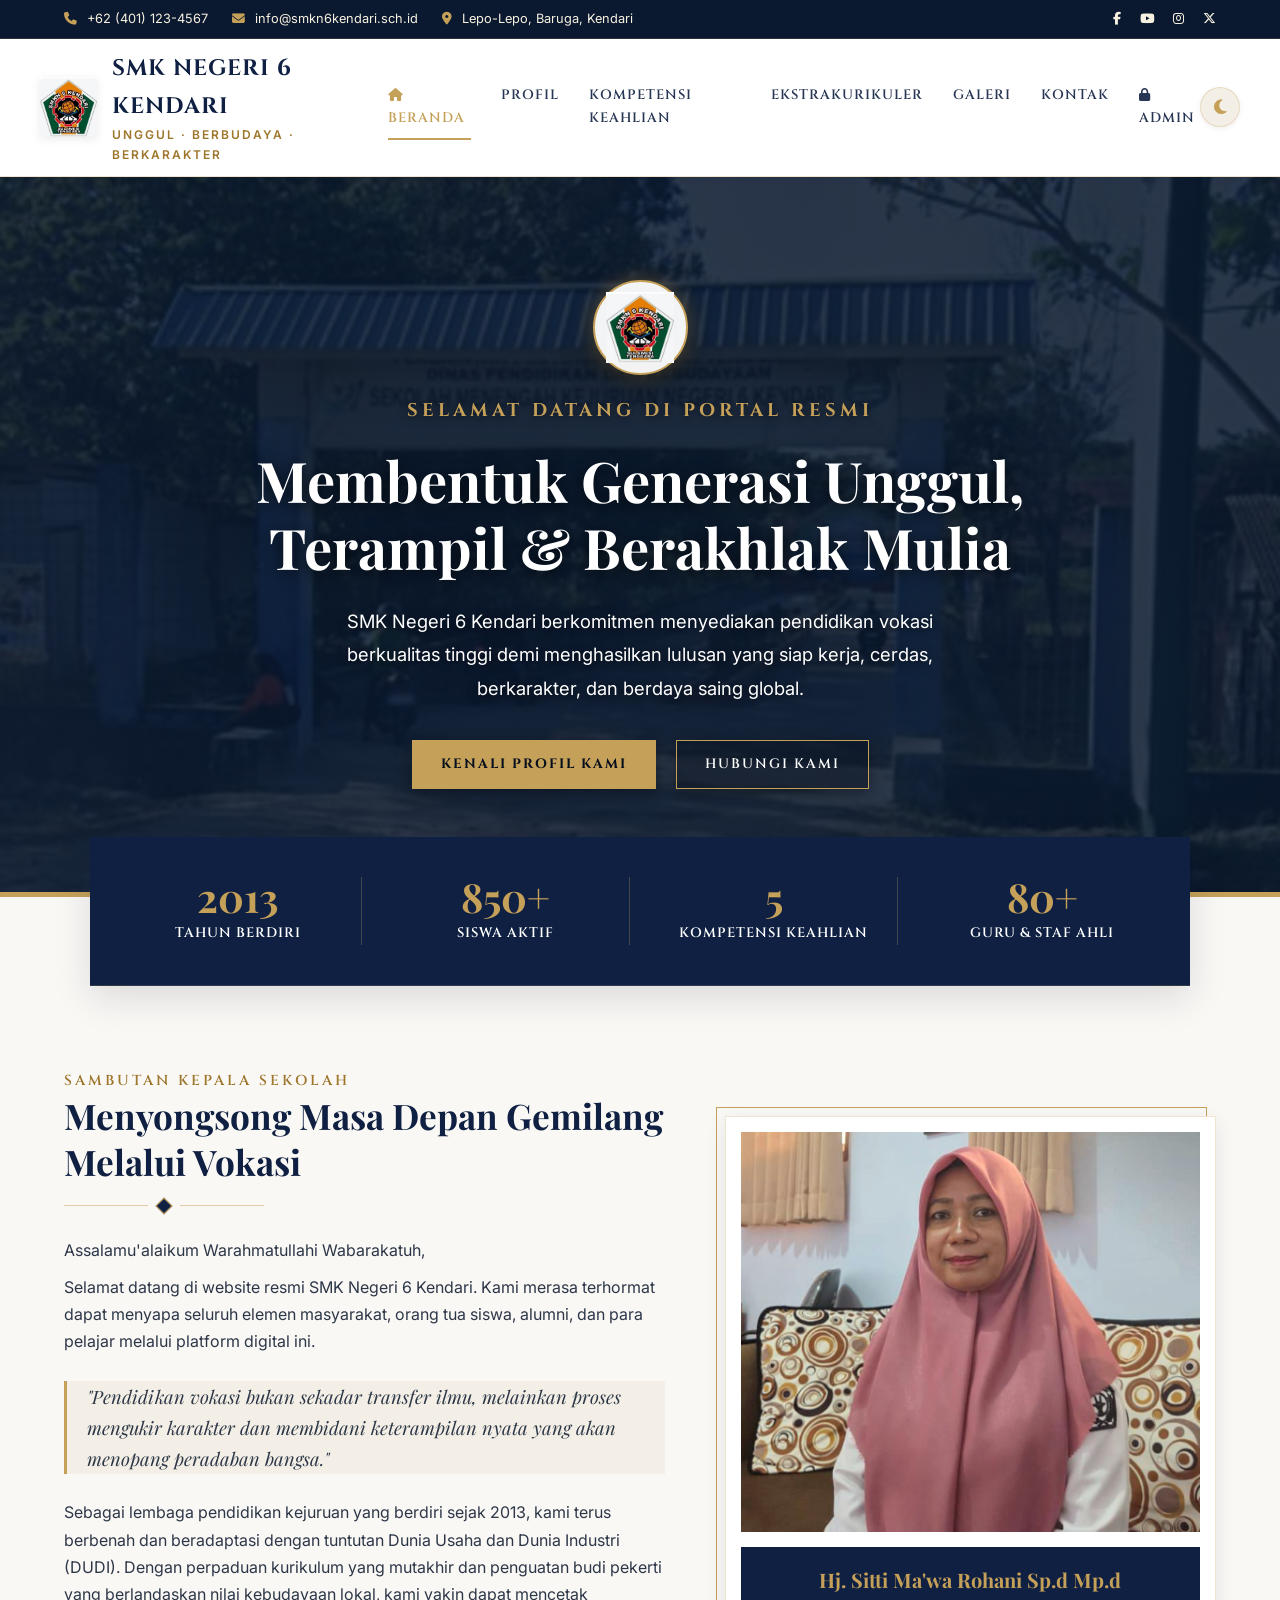
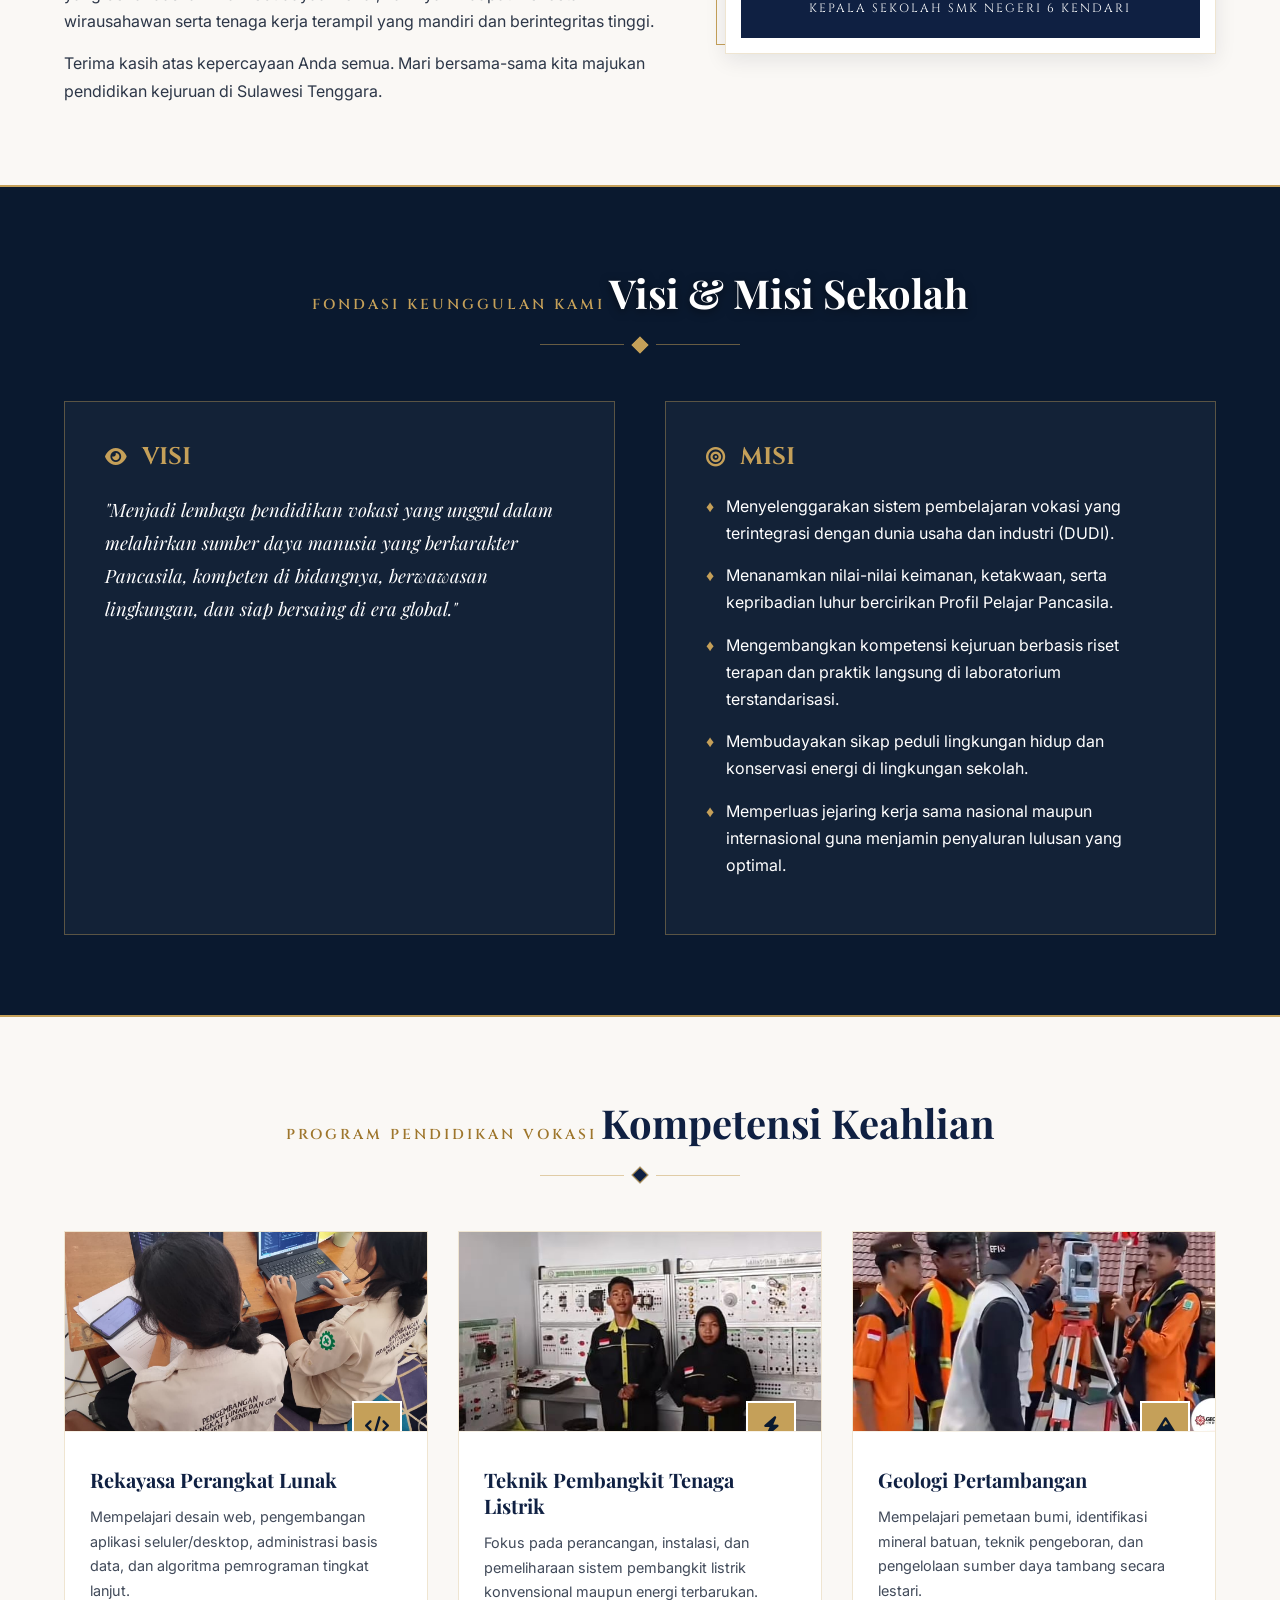
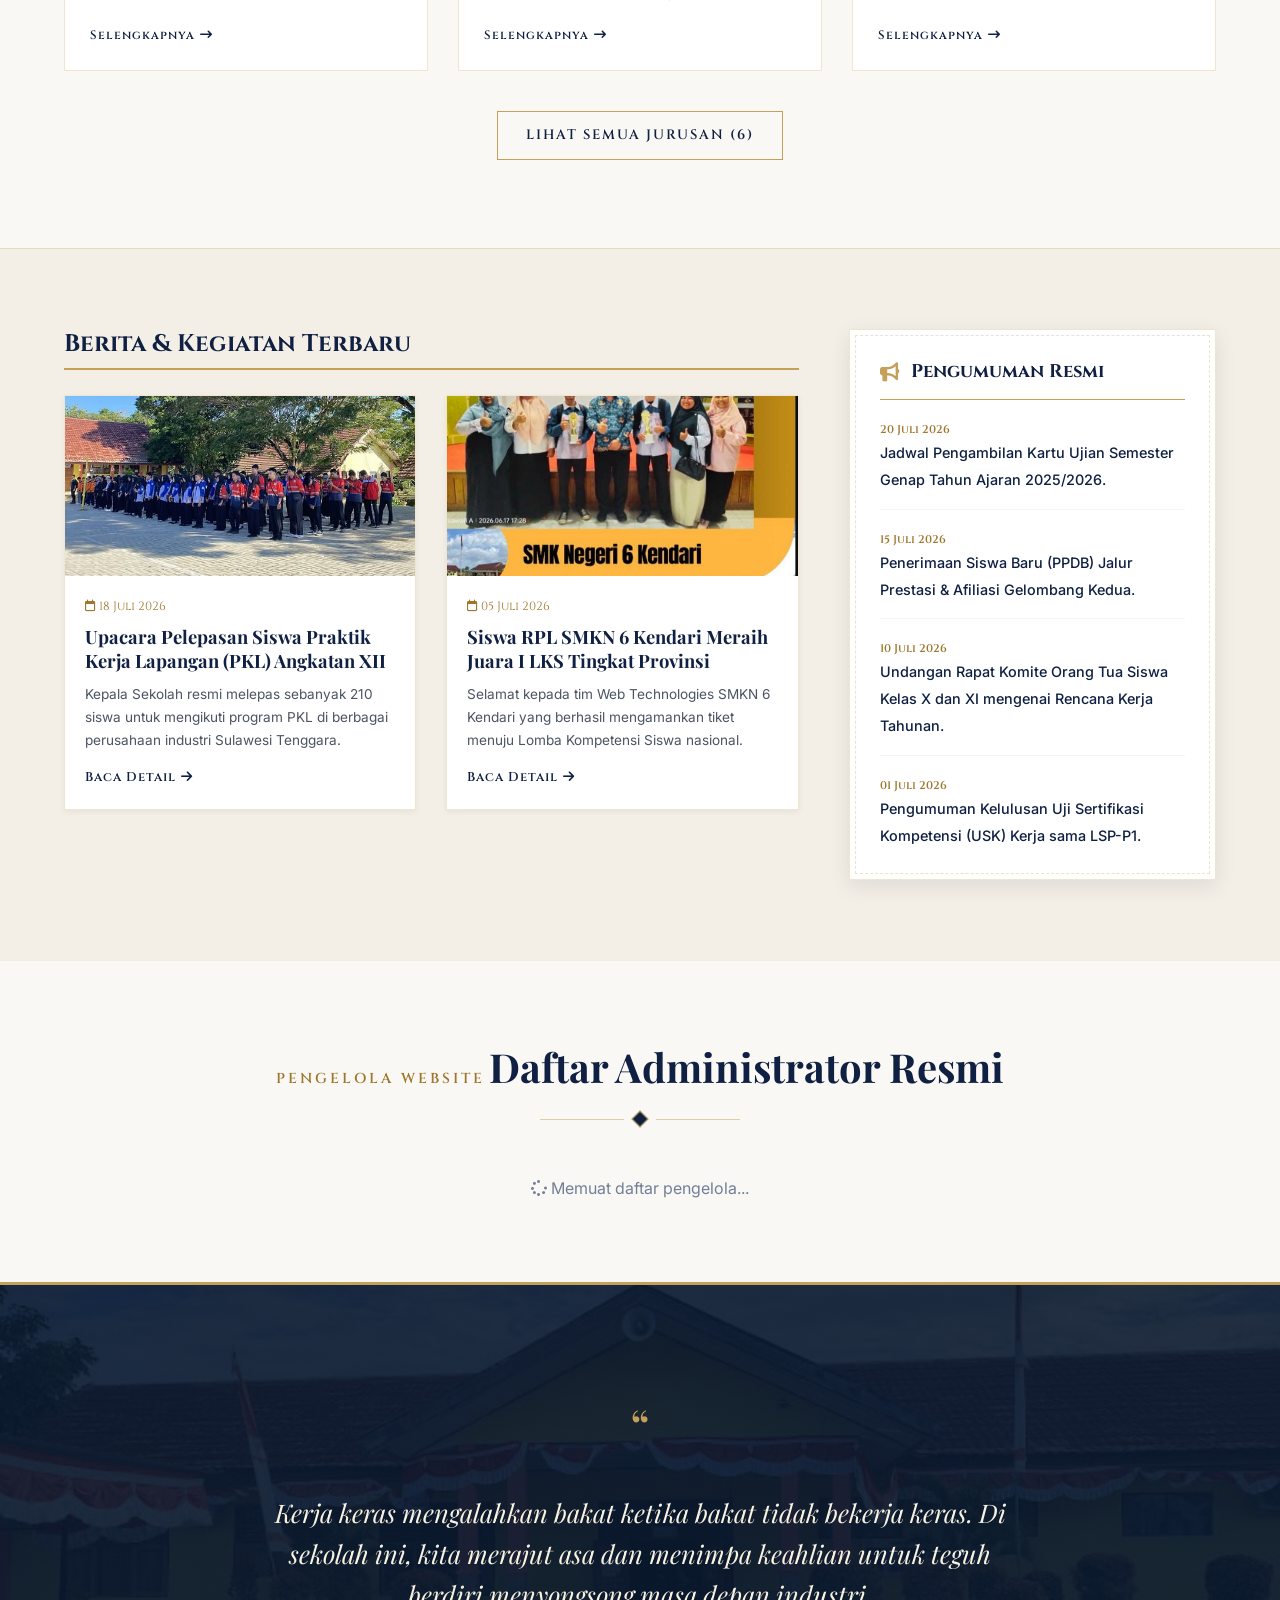
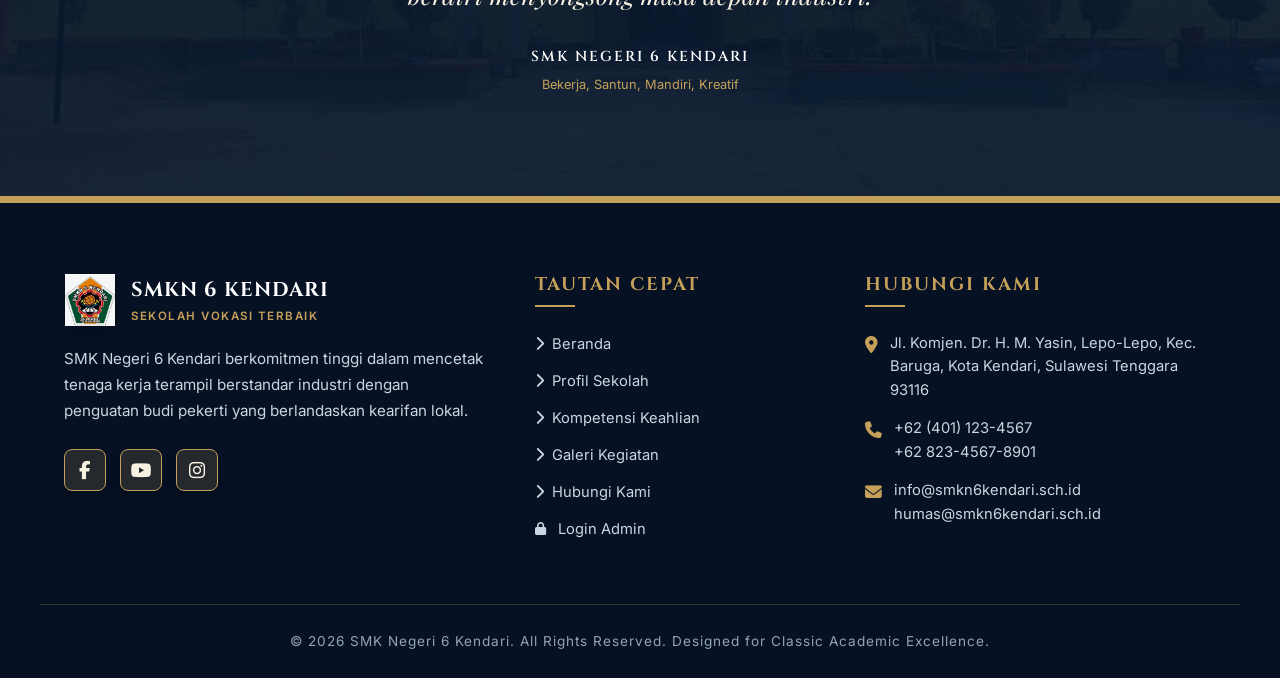
==== commit 27f20d6d: "perubahan kedua" ====
--- a/index.html
+++ b/index.html
@@ -7,6 +7,10 @@
   <meta name="description"
     content="Website Resmi SMK Negeri 6 Kendari. Unggul, Berbudaya, Berkarakter. Temukan profil sekolah, program keahlian, prestasi, dan pendaftaran siswa baru.">
   <title>SMK Negeri 6 Kendari - Website Resmi Sekolah</title>
+  <!-- Favicon / Logo Profil & Tab Browser -->
+  <link rel="icon" type="image/png" href="logo smk6.png">
+  <link rel="shortcut icon" type="image/png" href="logo smk6.png">
+  <link rel="apple-touch-icon" href="logo smk6.png">
   <link rel="stylesheet" href="style.css">
   <!-- FontAwesome Icons for Classic Emblems and Utilities -->
   <link rel="stylesheet" href="https://cdnjs.cloudflare.com/ajax/libs/font-awesome/6.4.0/css/all.min.css">
@@ -28,10 +32,12 @@
       opacity: 0;
       transition: opacity 0.3s ease;
     }
+
     .news-modal.show {
       display: flex;
       opacity: 1;
     }
+
     .news-modal-content {
       background-color: var(--color-white);
       border: 1px solid var(--color-gold);
@@ -45,9 +51,11 @@
       transition: transform 0.3s cubic-bezier(0.175, 0.885, 0.32, 1.275);
       position: relative;
     }
+
     .news-modal.show .news-modal-content {
       transform: scale(1);
     }
+
     .news-modal-close {
       position: absolute;
       top: 15px;
@@ -66,20 +74,24 @@
       box-shadow: var(--shadow-sm);
       z-index: 10;
     }
+
     .news-modal-close:hover {
       background-color: var(--color-danger, #e71d36);
       color: var(--color-white);
       border-color: var(--color-danger, #e71d36);
     }
+
     .news-modal-img {
       width: 100%;
       max-height: 320px;
       object-fit: cover;
       border-bottom: 3px solid var(--color-gold);
     }
+
     .news-modal-body {
       padding: 25px 30px 30px 30px;
     }
+
     .news-modal-date {
       display: inline-block;
       font-size: 0.75rem;
@@ -92,6 +104,7 @@
       text-transform: uppercase;
       letter-spacing: 0.5px;
     }
+
     .news-modal-title {
       font-family: var(--font-serif);
       font-size: 1.6rem;
@@ -99,6 +112,7 @@
       margin-bottom: 15px;
       line-height: 1.35;
     }
+
     .news-modal-text {
       font-size: 0.95rem;
       line-height: 1.75;
@@ -141,22 +155,28 @@
       <!-- Desktop Navigation Menu -->
       <nav>
         <ul class="nav-menu">
-          <li class="nav-item active"><a href="index.html" class="nav-link">Beranda</a></li>
+          <li class="nav-item active"><a href="index.html" class="nav-link"><i class="fa-solid fa-house" style="margin-right: 5px; font-size: 0.82rem;"></i> Beranda</a></li>
           <li class="nav-item"><a href="profil.html" class="nav-link">Profil</a></li>
           <li class="nav-item"><a href="jurusan.html" class="nav-link">Kompetensi Keahlian</a></li>
           <li class="nav-item"><a href="ekstrakurikuler.html" class="nav-link">Ekstrakurikuler</a></li>
           <li class="nav-item"><a href="galeri.html" class="nav-link">Galeri</a></li>
           <li class="nav-item"><a href="kontak.html" class="nav-link">Kontak</a></li>
-          <li class="nav-item"><a href="#" id="loginAdminBtn" class="nav-link"><i class="fa-solid fa-lock" style="font-size: 0.8rem; margin-right: 4px;"></i> Admin</a></li>
+          <li class="nav-item"><a href="#" id="loginAdminBtn" class="nav-link"><i class="fa-solid fa-lock"
+                style="font-size: 0.8rem; margin-right: 4px;"></i> Admin</a></li>
         </ul>
       </nav>
 
-      <!-- Mobile Menu Toggle -->
-      <button class="menu-toggle" aria-label="Buka Menu">
-        <span></span>
-        <span></span>
-        <span></span>
-      </button>
+      <!-- Right Nav Actions (Theme Toggle & Mobile Menu) -->
+      <div class="nav-actions">
+        <button id="themeToggleBtn" class="theme-toggle-btn" aria-label="Ganti Tema Terang/Gelap" title="Ganti Tema">
+          <i class="fa-solid fa-moon"></i>
+        </button>
+        <button class="menu-toggle" aria-label="Buka Menu">
+          <span></span>
+          <span></span>
+          <span></span>
+        </button>
+      </div>
     </div>
   </header>
 
@@ -164,6 +184,9 @@
   <section class="hero">
     <div class="container">
       <div class="hero-content">
+        <div class="hero-logo-wrap">
+          <img src="logo smk6.png" alt="Logo SMK Negeri 6 Kendari" class="hero-logo-img">
+        </div>
         <p class="hero-tagline">Selamat Datang di Portal Resmi</p>
         <h1 class="hero-title">Membentuk Generasi Unggul, Terampil & Berakhlak Mulia</h1>
         <p class="hero-desc">SMK Negeri 6 Kendari berkomitmen menyediakan pendidikan vokasi berkualitas tinggi demi
@@ -342,24 +365,27 @@
   </section>
 
   <!-- NEWS & ANNOUNCEMENTS SECTION -->
-  <section class="section-padding"
-    style="background-color: var(--color-white); border-top: 1px solid rgba(197, 160, 89, 0.15);">
+  <section class="section-padding bg-section-alt" style="border-top: 1px solid var(--border-color);">
     <div class="container">
       <div class="news-announcement-grid">
 
         <!-- Left: School News -->
         <div>
-          <h3 class="footer-title" style="color: var(--color-navy); font-size: 1.6rem; margin-bottom: 30px;">Berita &
-            Kegiatan Terbaru</h3>
+          <h3 class="section-title-sub"
+            style="font-family: var(--font-classic); color: var(--text-heading); font-size: 1.5rem; margin-bottom: 25px; border-bottom: 2px solid var(--color-gold); padding-bottom: 8px;">
+            Berita & Kegiatan Terbaru</h3>
           <div class="news-grid" id="newsGrid">
             <!-- Fallback content if API fails/offline -->
             <article class="news-item">
               <img src="upacara pelepasan.jpeg" alt="Pelepasan Siswa PKL" class="news-item-img">
               <div class="news-item-content">
                 <span class="news-date"><i class="fa-regular fa-calendar"></i> 18 Juli 2026</span>
-                <h4 class="news-title"><a href="#">Upacara Pelepasan Siswa Praktik Kerja Lapangan (PKL) Angkatan XII</a></h4>
-                <p class="news-excerpt">Kepala Sekolah resmi melepas sebanyak 210 siswa untuk mengikuti program PKL di berbagai perusahaan industri Sulawesi Tenggara.</p>
-                <a href="#" class="major-card-link" style="font-size: 0.8rem;">Baca Detail <i class="fa-solid fa-arrow-right"></i></a>
+                <h4 class="news-title"><a href="#">Upacara Pelepasan Siswa Praktik Kerja Lapangan (PKL) Angkatan XII</a>
+                </h4>
+                <p class="news-excerpt">Kepala Sekolah resmi melepas sebanyak 210 siswa untuk mengikuti program PKL di
+                  berbagai perusahaan industri Sulawesi Tenggara.</p>
+                <a href="#" class="major-card-link" style="font-size: 0.8rem;">Baca Detail <i
+                    class="fa-solid fa-arrow-right"></i></a>
               </div>
             </article>
 
@@ -368,8 +394,10 @@
               <div class="news-item-content">
                 <span class="news-date"><i class="fa-regular fa-calendar"></i> 05 Juli 2026</span>
                 <h4 class="news-title"><a href="#">Siswa RPL SMKN 6 Kendari Meraih Juara I LKS Tingkat Provinsi</a></h4>
-                <p class="news-excerpt">Selamat kepada tim Web Technologies SMKN 6 Kendari yang berhasil mengamankan tiket menuju Lomba Kompetensi Siswa nasional.</p>
-                <a href="#" class="major-card-link" style="font-size: 0.8rem;">Baca Detail <i class="fa-solid fa-arrow-right"></i></a>
+                <p class="news-excerpt">Selamat kepada tim Web Technologies SMKN 6 Kendari yang berhasil mengamankan
+                  tiket menuju Lomba Kompetensi Siswa nasional.</p>
+                <a href="#" class="major-card-link" style="font-size: 0.8rem;">Baca Detail <i
+                    class="fa-solid fa-arrow-right"></i></a>
               </div>
             </article>
           </div>
@@ -379,26 +407,32 @@
         <div>
           <div class="announcement-box">
             <div class="announcement-title-wrap">
-              <i class="fa-solid fa-bullhorn"></i>
-              <h3 style="font-family: var(--font-classic); font-size: 1.15rem; color: var(--color-navy); font-weight: 700;">Pengumuman Resmi</h3>
+              <i class="fa-solid fa-bullhorn" style="color: var(--color-gold);"></i>
+              <h3
+                style="font-family: var(--font-classic); font-size: 1.15rem; color: var(--text-heading); font-weight: 700;">
+                Pengumuman Resmi</h3>
             </div>
             <div class="announcement-list" id="announcementList">
               <!-- Fallback content -->
               <div class="announcement-item">
                 <span class="announcement-date">20 Juli 2026</span>
-                <a href="#" class="announcement-text">Jadwal Pengambilan Kartu Ujian Semester Genap Tahun Ajaran 2025/2026.</a>
+                <a href="#" class="announcement-text">Jadwal Pengambilan Kartu Ujian Semester Genap Tahun Ajaran
+                  2025/2026.</a>
               </div>
               <div class="announcement-item">
                 <span class="announcement-date">15 Juli 2026</span>
-                <a href="#" class="announcement-text">Penerimaan Siswa Baru (PPDB) Jalur Prestasi & Afiliasi Gelombang Kedua.</a>
+                <a href="#" class="announcement-text">Penerimaan Siswa Baru (PPDB) Jalur Prestasi & Afiliasi Gelombang
+                  Kedua.</a>
               </div>
               <div class="announcement-item">
                 <span class="announcement-date">10 Juli 2026</span>
-                <a href="#" class="announcement-text">Undangan Rapat Komite Orang Tua Siswa Kelas X dan XI mengenai Rencana Kerja Tahunan.</a>
+                <a href="#" class="announcement-text">Undangan Rapat Komite Orang Tua Siswa Kelas X dan XI mengenai
+                  Rencana Kerja Tahunan.</a>
               </div>
               <div class="announcement-item">
                 <span class="announcement-date">01 Juli 2026</span>
-                <a href="#" class="announcement-text">Pengumuman Kelulusan Uji Sertifikasi Kompetensi (USK) Kerja sama LSP-P1.</a>
+                <a href="#" class="announcement-text">Pengumuman Kelulusan Uji Sertifikasi Kompetensi (USK) Kerja sama
+                  LSP-P1.</a>
               </div>
             </div>
           </div>
@@ -409,7 +443,8 @@
   </section>
 
   <!-- ADMIN LIST SECTION -->
-  <section class="section-padding bg-ivory" id="adminListSection" style="border-top: 1px solid rgba(197, 160, 89, 0.15);">
+  <section class="section-padding bg-ivory" id="adminListSection"
+    style="border-top: 1px solid rgba(197, 160, 89, 0.15);">
     <div class="container">
       <div class="section-title-wrap">
         <span class="section-subtitle">Pengelola Website</span>
@@ -467,7 +502,8 @@
           <li><a href="jurusan.html"><i class="fa-solid fa-chevron-right"></i> Kompetensi Keahlian</a></li>
           <li><a href="galeri.html"><i class="fa-solid fa-chevron-right"></i> Galeri Kegiatan</a></li>
           <li><a href="kontak.html"><i class="fa-solid fa-chevron-right"></i> Hubungi Kami</a></li>
-          <li><a href="#" id="footerLoginAdminBtn"><i class="fa-solid fa-lock" style="font-size: 0.8rem; margin-right: 4px;"></i> Login Admin</a></li>
+          <li><a href="#" id="footerLoginAdminBtn"><i class="fa-solid fa-lock"
+                style="font-size: 0.8rem; margin-right: 4px;"></i> Login Admin</a></li>
         </ul>
       </div>
 
@@ -500,7 +536,8 @@
   <!-- News Detail Modal -->
   <div id="newsDetailModal" class="news-modal">
     <div class="news-modal-content">
-      <button class="news-modal-close" id="closeNewsModalBtn" aria-label="Tutup"><i class="fa-solid fa-xmark"></i></button>
+      <button class="news-modal-close" id="closeNewsModalBtn" aria-label="Tutup"><i
+          class="fa-solid fa-xmark"></i></button>
       <img id="modalNewsImg" src="" alt="" class="news-modal-img">
       <div class="news-modal-body">
         <span id="modalNewsDate" class="news-modal-date"></span>
@@ -512,35 +549,55 @@
 
   <!-- Admin Login Modal -->
   <div id="adminLoginModal" class="news-modal" style="display: none; justify-content: center; align-items: center;">
-    <div class="news-modal-content" style="max-width: 400px; background-color: var(--color-navy-dark); border-color: var(--color-gold); border-radius: 12px; padding: 35px 30px;">
-      <button class="news-modal-close" id="closeLoginModalBtn" aria-label="Tutup" style="color: var(--color-gold); background: transparent; border-color: rgba(197, 160, 89, 0.3);"><i class="fa-solid fa-xmark"></i></button>
+    <div class="news-modal-content"
+      style="max-width: 400px; background-color: var(--color-navy-dark); border-color: var(--color-gold); border-radius: 12px; padding: 35px 30px;">
+      <button class="news-modal-close" id="closeLoginModalBtn" aria-label="Tutup"
+        style="color: var(--color-gold); background: transparent; border-color: rgba(197, 160, 89, 0.3);"><i
+          class="fa-solid fa-xmark"></i></button>
       <div style="text-align: center; margin-bottom: 25px;">
-        <img src="logo smk6.png" alt="Logo" style="width: 75px; height: 75px; margin: 0 auto 15px auto; object-fit: contain;">
-        <h3 style="font-family: var(--font-classic); color: var(--color-gold-light); font-size: 1.3rem; font-weight: 700; margin-bottom: 5px; letter-spacing: 1px;">PORTAL ADMIN</h3>
-        <p style="color: var(--color-gray); font-size: 0.8rem; font-family: var(--font-sans);">Masuk ke Dashboard SMK Negeri 6 Kendari</p>
-      </div>
-      
+        <img src="logo smk6.png" alt="Logo"
+          style="width: 75px; height: 75px; margin: 0 auto 15px auto; object-fit: contain;">
+        <h3
+          style="font-family: var(--font-classic); color: var(--color-gold-light); font-size: 1.3rem; font-weight: 700; margin-bottom: 5px; letter-spacing: 1px;">
+          PORTAL ADMIN</h3>
+        <p style="color: var(--color-gray); font-size: 0.8rem; font-family: var(--font-sans);">Masuk ke Dashboard SMK
+          Negeri 6 Kendari</p>
+      </div>
+
       <!-- Error Alert -->
-      <div id="loginErrorAlert" style="display: none; background: rgba(220, 53, 69, 0.15); border: 1px solid rgba(220, 53, 69, 0.4); color: #ff8585; padding: 10px 12px; border-radius: 6px; margin-bottom: 20px; font-size: 0.85rem; text-align: left; font-family: var(--font-sans);">
-        <i class="fa-solid fa-triangle-exclamation" style="margin-right: 6px;"></i> <span id="loginErrorMessage">Username atau password salah</span>
+      <div id="loginErrorAlert"
+        style="display: none; background: rgba(220, 53, 69, 0.15); border: 1px solid rgba(220, 53, 69, 0.4); color: #ff8585; padding: 10px 12px; border-radius: 6px; margin-bottom: 20px; font-size: 0.85rem; text-align: left; font-family: var(--font-sans);">
+        <i class="fa-solid fa-triangle-exclamation" style="margin-right: 6px;"></i> <span
+          id="loginErrorMessage">Username atau password salah</span>
       </div>
 
       <form id="modalLoginForm">
         <div style="margin-bottom: 20px; text-align: left;">
-          <label style="display: block; color: var(--color-gold); font-size: 0.8rem; font-weight: 600; margin-bottom: 8px; font-family: var(--font-sans); text-transform: uppercase;" for="modalUsername">Username</label>
+          <label
+            style="display: block; color: var(--color-gold); font-size: 0.8rem; font-weight: 600; margin-bottom: 8px; font-family: var(--font-sans); text-transform: uppercase;"
+            for="modalUsername">Username</label>
           <div style="position: relative;">
-            <i class="fa-solid fa-user" style="position: absolute; left: 15px; top: 50%; transform: translateY(-50%); color: var(--color-gold); font-size: 0.9rem;"></i>
-            <input type="text" id="modalUsername" placeholder="Masukkan username" required autocomplete="username" style="width: 100%; padding: 12px 15px 12px 45px; background: rgba(10, 25, 47, 0.6); border: 1px solid rgba(197, 160, 89, 0.2); border-radius: 6px; color: var(--color-white); font-size: 0.9rem; font-family: var(--font-sans); outline: none; transition: var(--transition-fast);">
+            <i class="fa-solid fa-user"
+              style="position: absolute; left: 15px; top: 50%; transform: translateY(-50%); color: var(--color-gold); font-size: 0.9rem;"></i>
+            <input type="text" id="modalUsername" placeholder="Masukkan username" required autocomplete="username"
+              style="width: 100%; padding: 12px 15px 12px 45px; background: rgba(10, 25, 47, 0.6); border: 1px solid rgba(197, 160, 89, 0.2); border-radius: 6px; color: var(--color-white); font-size: 0.9rem; font-family: var(--font-sans); outline: none; transition: var(--transition-fast);">
           </div>
         </div>
         <div style="margin-bottom: 25px; text-align: left;">
-          <label style="display: block; color: var(--color-gold); font-size: 0.8rem; font-weight: 600; margin-bottom: 8px; font-family: var(--font-sans); text-transform: uppercase;" for="modalPassword">Password</label>
+          <label
+            style="display: block; color: var(--color-gold); font-size: 0.8rem; font-weight: 600; margin-bottom: 8px; font-family: var(--font-sans); text-transform: uppercase;"
+            for="modalPassword">Password</label>
           <div style="position: relative;">
-            <i class="fa-solid fa-lock" style="position: absolute; left: 15px; top: 50%; transform: translateY(-50%); color: var(--color-gold); font-size: 0.9rem;"></i>
-            <input type="password" id="modalPassword" placeholder="Masukkan password" required autocomplete="current-password" style="width: 100%; padding: 12px 15px 12px 45px; background: rgba(10, 25, 47, 0.6); border: 1px solid rgba(197, 160, 89, 0.2); border-radius: 6px; color: var(--color-white); font-size: 0.9rem; font-family: var(--font-sans); outline: none; transition: var(--transition-fast);">
-          </div>
-        </div>
-        <button type="submit" id="modalLoginSubmit" style="width: 100%; padding: 12px; background: linear-gradient(135deg, var(--color-gold) 0%, var(--color-gold-dark) 100%); border: none; border-radius: 6px; color: var(--color-navy-dark); font-family: var(--font-sans); font-size: 0.9rem; font-weight: 700; cursor: pointer; transition: var(--transition-smooth); box-shadow: 0 4px 12px rgba(197, 160, 89, 0.2);">MASUK DASHBOARD</button>
+            <i class="fa-solid fa-lock"
+              style="position: absolute; left: 15px; top: 50%; transform: translateY(-50%); color: var(--color-gold); font-size: 0.9rem;"></i>
+            <input type="password" id="modalPassword" placeholder="Masukkan password" required
+              autocomplete="current-password"
+              style="width: 100%; padding: 12px 15px 12px 45px; background: rgba(10, 25, 47, 0.6); border: 1px solid rgba(197, 160, 89, 0.2); border-radius: 6px; color: var(--color-white); font-size: 0.9rem; font-family: var(--font-sans); outline: none; transition: var(--transition-fast);">
+          </div>
+        </div>
+        <button type="submit" id="modalLoginSubmit"
+          style="width: 100%; padding: 12px; background: linear-gradient(135deg, var(--color-gold) 0%, var(--color-gold-dark) 100%); border: none; border-radius: 6px; color: var(--color-navy-dark); font-family: var(--font-sans); font-size: 0.9rem; font-weight: 700; cursor: pointer; transition: var(--transition-smooth); box-shadow: 0 4px 12px rgba(197, 160, 89, 0.2);">MASUK
+          DASHBOARD</button>
       </form>
     </div>
   </div>
--- a/style.css
+++ b/style.css
@@ -6,31 +6,84 @@
 
 @import url('https://fonts.googleapis.com/css2?family=Inter:wght@300;400;500;600;700&family=Playfair+Display:ital,wght@0,400;0,600;0,700;1,400&family=Cinzel:wght@400;600;700&display=swap');
 
-/* --- DESIGN SYSTEM TOKENS --- */
+/* --- DESIGN SYSTEM TOKENS (LIGHT & DARK THEMES) --- */
 :root {
+  /* Brand Palettes */
   --color-navy-dark: #0a192f;
   --color-navy: #0f2042;
   --color-navy-light: #172a45;
   --color-gold: #c5a059;
-  --color-gold-dark: #a8813a;
-  --color-gold-light: #f4edd8;
+  --color-gold-dark: #9e762c;
+  --color-gold-light: #f7f1e1;
   --color-ivory: #faf8f5;
   --color-white: #ffffff;
-  --color-charcoal: #2d3142;
+  --color-charcoal: #2b3040;
   --color-gray-light: #f0edf6;
-  --color-gray: #8d99ae;
-  
+  --color-gray: #718096;
+
+  /* Semantic Theme Tokens (LIGHT MODE) */
+  --bg-body: #faf8f5;
+  --bg-surface: #ffffff;
+  --bg-surface-alt: #f3efe6;
+  --bg-card: #ffffff;
+  --bg-header: rgba(255, 255, 255, 0.98);
+  --bg-nav-mobile: #ffffff;
+  --text-heading: #0f2042;
+  --text-body: #2d3748;
+  --text-muted: #64748b;
+  --text-gold: #9e762c;
+  --border-color: rgba(197, 160, 89, 0.28);
+  --border-subtle: rgba(15, 32, 66, 0.1);
+  --shadow-sm: 0 2px 6px rgba(10, 25, 47, 0.06);
+  --shadow-md: 0 6px 20px rgba(10, 25, 47, 0.09);
+  --shadow-lg: 0 12px 35px rgba(10, 25, 47, 0.13);
+  --border-classic: 1px solid rgba(197, 160, 89, 0.3);
+  --input-bg: #faf8f5;
+  --input-border: rgba(15, 32, 66, 0.2);
+  --input-text: #2d3748;
+
   --font-serif: 'Playfair Display', Georgia, serif;
   --font-sans: 'Inter', Helvetica, Arial, sans-serif;
   --font-classic: 'Cinzel', serif;
 
-  --shadow-sm: 0 2px 4px rgba(10, 25, 47, 0.05);
-  --shadow-md: 0 4px 20px rgba(10, 25, 47, 0.08);
-  --shadow-lg: 0 10px 30px rgba(10, 25, 47, 0.12);
-  --border-classic: 1px solid rgba(197, 160, 89, 0.3);
-  
-  --transition-smooth: all 0.4s cubic-bezier(0.16, 1, 0.3, 1);
+  --transition-smooth: all 0.35s cubic-bezier(0.16, 1, 0.3, 1);
   --transition-fast: all 0.2s ease-out;
+}
+
+/* DARK MODE */
+[data-theme="dark"] {
+  --color-navy-dark: #060e1b;
+  --color-navy: #0d1a2d;
+  --color-navy-light: #152742;
+  --color-gold: #dfb76c;
+  --color-gold-dark: #caa050;
+  --color-gold-light: #fff3d6;
+  --color-ivory: #09111e;
+  --color-white: #0f1c31;
+  --color-charcoal: #e2e8f0;
+  --color-gray-light: #16243a;
+  --color-gray: #94a3b8;
+
+  /* Semantic Theme Tokens (DARK MODE) */
+  --bg-body: #070e1b;
+  --bg-surface: #0e1a2f;
+  --bg-surface-alt: #13223d;
+  --bg-card: #0f1c33;
+  --bg-header: rgba(10, 18, 33, 0.97);
+  --bg-nav-mobile: #0e1a2f;
+  --text-heading: #f8fafc;
+  --text-body: #cbd5e1;
+  --text-muted: #94a3b8;
+  --text-gold: #dfb76c;
+  --border-color: rgba(223, 183, 108, 0.35);
+  --border-subtle: rgba(223, 183, 108, 0.18);
+  --shadow-sm: 0 2px 8px rgba(0, 0, 0, 0.4);
+  --shadow-md: 0 6px 22px rgba(0, 0, 0, 0.5);
+  --shadow-lg: 0 12px 35px rgba(0, 0, 0, 0.65);
+  --border-classic: 1px solid rgba(223, 183, 108, 0.35);
+  --input-bg: #091322;
+  --input-border: rgba(223, 183, 108, 0.35);
+  --input-text: #f1f5f9;
 }
 
 /* --- BASE STYLES --- */
@@ -46,17 +99,19 @@
 
 body {
   font-family: var(--font-sans);
-  color: var(--color-charcoal);
-  background-color: var(--color-ivory);
+  color: var(--text-body);
+  background-color: var(--bg-body);
   line-height: 1.7;
   overflow-x: hidden;
+  transition: background-color 0.3s ease, color 0.3s ease;
 }
 
 h1, h2, h3, h4, h5, h6 {
   font-family: var(--font-serif);
-  color: var(--color-navy);
+  color: var(--text-heading);
   font-weight: 700;
   line-height: 1.3;
+  transition: color 0.3s ease;
 }
 
 a {
@@ -168,7 +223,7 @@
 }
 
 .btn-primary {
-  background-color: var(--color-navy);
+  background-color: var(--text-heading);
   color: var(--color-gold-light);
   border-color: var(--color-gold);
 }
@@ -190,18 +245,27 @@
   transform-origin: left;
 }
 .btn-primary:hover {
-  color: var(--color-navy-dark);
+  color: #0a192f;
 }
 
 .btn-outline {
   background-color: transparent;
-  color: var(--color-navy);
+  color: var(--text-heading);
   border-color: var(--color-gold);
 }
 .btn-outline:hover {
-  background-color: var(--color-navy);
+  background-color: var(--text-heading);
   color: var(--color-gold-light);
-  border-color: var(--color-navy);
+  border-color: var(--color-gold);
+}
+.hero .btn-outline {
+  color: #ffffff;
+  border-color: var(--color-gold);
+}
+.hero .btn-outline:hover {
+  background-color: var(--color-gold);
+  color: #0a192f;
+  border-color: var(--color-gold);
 }
 
 /* --- HEADER / NAVIGATION --- */
@@ -234,13 +298,14 @@
 }
 
 header {
-  background-color: var(--color-white);
+  background-color: var(--bg-header);
   box-shadow: var(--shadow-sm);
   position: sticky;
   top: 0;
   z-index: 100;
   transition: var(--transition-fast);
-  border-bottom: 1px solid rgba(197, 160, 89, 0.1);
+  border-bottom: 1px solid var(--border-color);
+  backdrop-filter: blur(10px);
 }
 header.scrolled {
   box-shadow: var(--shadow-md);
@@ -263,6 +328,11 @@
   width: 60px;
   height: 60px;
   object-fit: contain;
+  transition: transform 0.3s ease;
+  filter: drop-shadow(0 2px 4px rgba(0, 0, 0, 0.08));
+}
+.logo-link:hover .logo-img {
+  transform: scale(1.05);
 }
 .logo-text {
   display: flex;
@@ -273,13 +343,14 @@
   font-size: 1.4rem;
   font-weight: 700;
   letter-spacing: 1px;
-  color: var(--color-navy);
+  color: var(--text-heading);
+  transition: color 0.3s ease;
 }
 .logo-subtitle {
   font-size: 0.75rem;
   letter-spacing: 2px;
   text-transform: uppercase;
-  color: var(--color-gold-dark);
+  color: var(--text-gold);
   font-weight: 600;
 }
 
@@ -296,10 +367,12 @@
   font-size: 0.85rem;
   font-weight: 600;
   letter-spacing: 1px;
-  color: var(--color-navy-light);
+  color: var(--text-heading);
   padding: 10px 0;
   text-transform: uppercase;
   display: inline-block;
+  opacity: 0.9;
+  transition: color 0.3s ease, opacity 0.3s ease;
 }
 .nav-link::after {
   content: '';
@@ -318,7 +391,39 @@
   transform-origin: left;
 }
 .nav-link:hover, .nav-item.active .nav-link {
-  color: var(--color-gold-dark);
+  color: var(--color-gold);
+  opacity: 1;
+}
+
+/* Right Nav Actions (Theme Switcher & Mobile Menu) */
+.nav-actions {
+  display: flex;
+  align-items: center;
+  gap: 12px;
+}
+
+.theme-toggle-btn {
+  background: var(--bg-surface-alt);
+  border: 1px solid var(--border-color);
+  color: var(--color-gold);
+  width: 40px;
+  height: 40px;
+  border-radius: 50%;
+  display: inline-flex;
+  align-items: center;
+  justify-content: center;
+  font-size: 1.05rem;
+  cursor: pointer;
+  transition: all 0.3s cubic-bezier(0.16, 1, 0.3, 1);
+  box-shadow: var(--shadow-sm);
+}
+
+.theme-toggle-btn:hover {
+  background: var(--color-gold);
+  color: var(--color-navy-dark);
+  border-color: var(--color-gold);
+  transform: rotate(20deg) scale(1.08);
+  box-shadow: 0 4px 12px rgba(197, 160, 89, 0.35);
 }
 
 /* Mobile Menu Button */
@@ -333,7 +438,7 @@
   display: block;
   width: 25px;
   height: 2px;
-  background-color: var(--color-navy);
+  background-color: var(--text-heading);
   margin-bottom: 5px;
   transition: var(--transition-fast);
 }
@@ -361,14 +466,40 @@
   transform: translateY(20px);
   animation: fadeInUp 1s cubic-bezier(0.16, 1, 0.3, 1) forwards;
 }
+
+.hero-logo-wrap {
+  width: 95px;
+  height: 95px;
+  margin: 0 auto 20px auto;
+  background: rgba(255, 255, 255, 0.95);
+  border-radius: 50%;
+  padding: 10px;
+  box-shadow: 0 8px 30px rgba(0, 0, 0, 0.5), 0 0 20px rgba(197, 160, 89, 0.5);
+  border: 2px solid var(--color-gold);
+  display: flex;
+  align-items: center;
+  justify-content: center;
+  transition: transform 0.4s cubic-bezier(0.16, 1, 0.3, 1), box-shadow 0.4s ease;
+}
+.hero-logo-wrap:hover {
+  transform: scale(1.08) rotate(4deg);
+  box-shadow: 0 12px 35px rgba(0, 0, 0, 0.6), 0 0 30px rgba(197, 160, 89, 0.7);
+}
+.hero-logo-img {
+  width: 100%;
+  height: 100%;
+  object-fit: contain;
+}
+
 .hero-tagline {
   font-family: var(--font-classic);
-  color: var(--color-gold);
-  font-size: 1.1rem;
+  color: var(--color-gold) !important;
+  font-size: 1.15rem;
   letter-spacing: 4px;
   text-transform: uppercase;
   margin-bottom: 20px;
-  font-weight: 600;
+  font-weight: 700;
+  text-shadow: 0 2px 8px rgba(0, 0, 0, 0.6);
 }
 .hero-title {
   font-size: 3.5rem;
@@ -376,26 +507,53 @@
   margin-bottom: 25px;
   font-weight: 700;
   line-height: 1.2;
+  color: #ffffff !important;
+  text-shadow: 0 3px 15px rgba(0, 0, 0, 0.7);
 }
 .hero-desc {
-  font-size: 1.1rem;
-  color: var(--color-gray-light);
+  font-size: 1.15rem;
+  color: #ffffff !important;
   margin-bottom: 35px;
-  max-width: 650px;
+  max-width: 680px;
   margin-left: auto;
   margin-right: auto;
-  font-weight: 300;
+  font-weight: 400;
+  line-height: 1.8;
+  text-shadow: 0 2px 10px rgba(0, 0, 0, 0.7);
 }
 .hero-buttons {
   display: flex;
   gap: 20px;
   justify-content: center;
+}
+.hero .btn-primary {
+  background-color: var(--color-gold);
+  color: #060e1b !important;
+  border-color: var(--color-gold);
+  font-weight: 700;
+  box-shadow: 0 4px 15px rgba(0, 0, 0, 0.4);
+}
+.hero .btn-primary:hover {
+  background-color: #ffffff;
+  color: #060e1b !important;
+  border-color: #ffffff;
+}
+.hero .btn-outline {
+  color: #ffffff !important;
+  border-color: var(--color-gold) !important;
+  background-color: rgba(6, 14, 27, 0.4);
+  box-shadow: 0 4px 15px rgba(0, 0, 0, 0.4);
+}
+.hero .btn-outline:hover {
+  background-color: var(--color-gold) !important;
+  color: #060e1b !important;
+  border-color: var(--color-gold) !important;
 }
 
 /* --- INFO STATS BAR --- */
 .stats-bar {
   background-color: var(--color-navy);
-  color: var(--color-white);
+  color: #ffffff !important;
   padding: 40px 0;
   border-bottom: 1px solid rgba(197, 160, 89, 0.2);
   margin-top: -60px;
@@ -422,16 +580,17 @@
   font-family: var(--font-serif);
   font-size: 2.5rem;
   font-weight: 700;
-  color: var(--color-gold);
+  color: var(--color-gold) !important;
   line-height: 1;
   margin-bottom: 5px;
 }
 .stat-label {
   font-family: var(--font-classic);
-  font-size: 0.8rem;
+  font-size: 0.85rem;
   letter-spacing: 1px;
   text-transform: uppercase;
-  color: var(--color-gray-light);
+  color: #ffffff !important;
+  font-weight: 600;
 }
 
 /* --- WELCOME / PRINCIPAL SECTION --- */
@@ -497,12 +656,19 @@
 /* --- VISION & MISSION --- */
 .bg-navy-dark {
   background-color: var(--color-navy-dark);
-  color: var(--color-white);
+  color: #ffffff !important;
   border-top: 2px solid var(--color-gold);
   border-bottom: 2px solid var(--color-gold);
 }
 .bg-navy-dark .section-title {
-  color: var(--color-white);
+  color: #ffffff !important;
+  text-shadow: 0 2px 10px rgba(0, 0, 0, 0.5);
+}
+.bg-navy-dark .section-subtitle {
+  color: var(--color-gold) !important;
+}
+.bg-navy-dark p {
+  color: #ffffff !important;
 }
 .vision-mission-grid {
   display: grid;
@@ -513,12 +679,12 @@
   border: 1px solid rgba(197, 160, 89, 0.4);
   padding: 40px;
   position: relative;
-  background-color: rgba(255, 255, 255, 0.02);
+  background-color: rgba(255, 255, 255, 0.04);
 }
 .classic-box-title {
   font-family: var(--font-classic);
   font-size: 1.5rem;
-  color: var(--color-gold);
+  color: var(--color-gold) !important;
   margin-bottom: 20px;
   display: flex;
   align-items: center;
@@ -526,6 +692,7 @@
 }
 .classic-box-title i {
   font-size: 1.2rem;
+  color: var(--color-gold) !important;
 }
 .mission-list {
   padding-left: 20px;
@@ -534,6 +701,8 @@
   margin-bottom: 15px;
   position: relative;
   list-style-type: none;
+  color: #ffffff !important;
+  line-height: 1.7;
 }
 .mission-list li::before {
   content: "♦";
@@ -780,11 +949,12 @@
 
 /* --- FOOTER --- */
 footer {
-  background-color: var(--color-navy-dark);
-  color: var(--color-white);
-  padding: 70px 0 20px 0;
+  background-color: #061124;
+  color: #f1f5f9;
+  padding: 70px 0 25px 0;
   border-top: 4px solid var(--color-gold);
-  font-size: 0.9rem;
+  font-size: 0.92rem;
+  position: relative;
 }
 .footer-grid {
   display: grid;
@@ -799,8 +969,10 @@
   margin-bottom: 20px;
 }
 .footer-logo-img {
-  width: 50px;
-  height: 50px;
+  width: 52px;
+  height: 52px;
+  object-fit: contain;
+  filter: drop-shadow(0 2px 6px rgba(0,0,0,0.3));
 }
 .footer-logo-text {
   display: flex;
@@ -808,24 +980,27 @@
 }
 .footer-logo-title {
   font-family: var(--font-classic);
-  font-size: 1.2rem;
-  color: var(--color-white);
+  font-size: 1.25rem;
+  color: #ffffff !important;
   font-weight: 700;
+  letter-spacing: 1px;
 }
 .footer-logo-subtitle {
-  font-size: 0.7rem;
-  letter-spacing: 1px;
+  font-size: 0.72rem;
+  letter-spacing: 1.5px;
   text-transform: uppercase;
-  color: var(--color-gold);
+  color: var(--color-gold) !important;
+  font-weight: 600;
 }
 .footer-about-text {
-  color: rgba(255, 255, 255, 0.7);
-  line-height: 1.6;
+  color: #cbd5e1 !important;
+  line-height: 1.7;
+  font-size: 0.95rem;
 }
 .footer-title {
   font-family: var(--font-classic);
-  color: var(--color-gold);
-  font-size: 1.1rem;
+  color: var(--color-gold) !important;
+  font-size: 1.15rem;
   letter-spacing: 2px;
   text-transform: uppercase;
   margin-bottom: 25px;
@@ -838,60 +1013,71 @@
   bottom: 0;
   left: 0;
   width: 40px;
-  height: 1px;
+  height: 2px;
   background-color: var(--color-gold);
 }
 .footer-links li {
   margin-bottom: 12px;
 }
 .footer-links a {
-  color: rgba(255, 255, 255, 0.75);
+  color: #cbd5e1 !important;
   display: flex;
   align-items: center;
   gap: 8px;
+  transition: var(--transition-fast);
 }
 .footer-links a:hover {
-  color: var(--color-gold);
-  transform: translateX(4px);
+  color: var(--color-gold-light) !important;
+  transform: translateX(6px);
 }
 .footer-contacts li {
   margin-bottom: 15px;
   display: flex;
   align-items: flex-start;
   gap: 12px;
-  color: rgba(255, 255, 255, 0.75);
+  color: #cbd5e1 !important;
+  line-height: 1.6;
 }
 .footer-contacts i {
   color: var(--color-gold);
   margin-top: 5px;
+  font-size: 1.05rem;
 }
 .footer-socials {
   display: flex;
-  gap: 15px;
-  margin-top: 20px;
+  gap: 14px;
+  margin-top: 25px;
 }
 .footer-socials a {
-  background-color: rgba(255, 255, 255, 0.05);
-  color: var(--color-gold);
-  width: 40px;
-  height: 40px;
+  background-color: rgba(223, 183, 108, 0.14) !important;
+  color: #f7f1e1 !important;
+  width: 42px;
+  height: 42px;
+  border-radius: 8px;
   display: flex;
   align-items: center;
   justify-content: center;
-  border: 1px solid rgba(197, 160, 89, 0.2);
-  transition: var(--transition-fast);
+  border: 1.5px solid var(--color-gold);
+  font-size: 1.15rem;
+  transition: var(--transition-smooth);
+  box-shadow: 0 4px 10px rgba(0, 0, 0, 0.25);
 }
 .footer-socials a:hover {
-  background-color: var(--color-gold);
-  color: var(--color-navy-dark);
+  background-color: var(--color-gold) !important;
+  color: #061124 !important;
+  transform: translateY(-4px);
+  box-shadow: 0 6px 16px rgba(197, 160, 89, 0.45);
+}
+.footer-socials a i {
+  color: inherit !important;
 }
 
 .footer-bottom {
-  border-top: 1px solid rgba(255, 255, 255, 0.07);
+  border-top: 1px solid rgba(223, 183, 108, 0.2);
   padding-top: 25px;
   text-align: center;
-  color: rgba(255, 255, 255, 0.5);
-  font-size: 0.8rem;
+  color: #94a3b8;
+  font-size: 0.85rem;
   letter-spacing: 1px;
 }
 
@@ -899,35 +1085,41 @@
 
 /* Page Banner */
 .page-banner {
-  background: linear-gradient(rgba(10, 25, 47, 0.8), rgba(10, 25, 47, 0.8)), url('gedung\ smk6.jpeg') no-repeat center center/cover;
+  background: linear-gradient(rgba(10, 25, 47, 0.85), rgba(10, 25, 47, 0.85)), url('gedung\ smk6.jpeg') no-repeat center center/cover;
   padding: 80px 0;
   text-align: center;
-  color: var(--color-white);
+  color: #ffffff !important;
   border-bottom: 4px solid var(--color-gold);
 }
 .page-title {
   font-size: 3rem;
   font-family: var(--font-serif);
   margin-bottom: 15px;
+  color: #ffffff !important;
+  text-shadow: 0 2px 12px rgba(0, 0, 0, 0.6);
 }
 .breadcrumb {
   display: flex;
   justify-content: center;
   gap: 10px;
   font-family: var(--font-classic);
-  font-size: 0.8rem;
+  font-size: 0.85rem;
   letter-spacing: 1px;
-  color: var(--color-gold-light);
+  color: #ffffff !important;
+}
+.breadcrumb a {
+  color: #f1f5f9 !important;
 }
 .breadcrumb a:hover {
-  color: var(--color-gold);
+  color: var(--color-gold) !important;
 }
 .breadcrumb-separator {
-  color: var(--color-gold);
-  opacity: 0.7;
+  color: var(--color-gold) !important;
+  opacity: 0.8;
 }
 .breadcrumb-current {
-  color: var(--color-white);
+  color: var(--color-gold) !important;
+  font-weight: 600;
 }
 
 /* Profil Page Details */
@@ -1655,3 +1847,155 @@
   border-radius: 50%;
 }
 
+/* ========================================================
+   THEME HARMONY & CONTRAST RULES (LIGHT & DARK MODES)
+   ======================================================== */
+
+/* Adaptable Section Backgrounds */
+.bg-surface-section {
+  background-color: var(--bg-surface) !important;
+}
+.bg-section-alt {
+  background-color: var(--bg-surface-alt) !important;
+}
+.bg-ivory {
+  background-color: var(--bg-body) !important;
+}
+
+/* Universal Cards & Containers Theme Adaptation */
+.major-card,
+.news-item,
+.facility-card,
+.contact-info-card,
+.contact-form-column,
+.faq-item,
+.announcement-box,
+.timeline-content,
+.org-chart-wrapper,
+.admin-card,
+.extracurricular-card,
+.principal-card,
+.major-detail-card {
+  background-color: var(--bg-card);
+  border-color: var(--border-color);
+  color: var(--text-body);
+}
+
+.major-card-title,
+.news-title,
+.news-title a,
+.facility-name,
+.contact-info-card-title,
+.form-title,
+.faq-question,
+.admin-card-name,
+.extracurricular-title,
+.major-detail-title,
+.announcement-text {
+  color: var(--text-heading) !important;
+  transition: color 0.3s ease;
+}
+
+.major-card-desc,
+.news-excerpt,
+.facility-desc,
+.contact-detail-item,
+.faq-content,
+.extracurricular-desc,
+.major-detail-text {
+  color: var(--text-body);
+}
+
+.announcement-text:hover,
+.news-title a:hover {
+  color: var(--color-gold) !important;
+}
+
+/* Welcome Blockquote Harmony */
+.welcome-text blockquote {
+  background-color: var(--bg-surface-alt);
+  color: var(--text-body);
+  border-left-color: var(--color-gold);
+}
+
+/* Form Controls Adaptability */
+.form-label {
+  color: var(--text-heading);
+}
+.form-control {
+  background-color: var(--input-bg);
+  border: 1px solid var(--input-border);
+  color: var(--input-text);
+}
+.form-control:focus {
+  background-color: var(--bg-surface);
+  border-color: var(--color-gold);
+  color: var(--text-heading);
+}
+
+/* FAQ Accordion Adaptability */
+.faq-header {
+  background-color: var(--bg-card);
+  color: var(--text-heading);
+}
+.faq-header:hover {
+  background-color: var(--bg-surface-alt);
+}
+.faq-content {
+  border-top-color: var(--border-subtle);
+}
+
+/* Gallery & Filter Adaptability */
+.filter-btn {
+  color: var(--text-heading);
+  border-color: var(--border-color);
+}
+.filter-btn:hover,
+.filter-btn.active {
+  background-color: var(--color-gold);
+  color: #0a192f;
+  border-color: var(--color-gold);
+}
+.gallery-item {
+  background-color: var(--bg-card);
+  border-color: var(--border-color);
+}
+
+/* Career Badges & Extras */
+.major-career-badge {
+  background-color: var(--bg-surface-alt);
+  border-color: var(--border-color);
+  color: var(--text-heading);
+}
+
+/* News Detail Modal Theme Adaptability */
+.news-modal-content {
+  background-color: var(--bg-card);
+  border: 1px solid var(--border-color);
+  color: var(--text-body);
+}
+.news-modal-content h2,
+.news-modal-content h3 {
+  color: var(--text-heading);
+}
+
+/* Custom Scrollbar in Dark Mode */
+[data-theme="dark"] ::-webkit-scrollbar-track {
+  background: var(--bg-body);
+}
+[data-theme="dark"] ::-webkit-scrollbar-thumb {
+  background: var(--color-navy-light);
+  border-color: var(--bg-body);
+}
+[data-theme="dark"] ::-webkit-scrollbar-thumb:hover {
+  background: var(--color-gold);
+}
+
+/* Mobile Nav Menu Background in Dark Mode */
+@media (max-width: 768px) {
+  .nav-menu {
+    background-color: var(--bg-nav-mobile) !important;
+    border-top: 2px solid var(--color-gold);
+  }
+}
+
